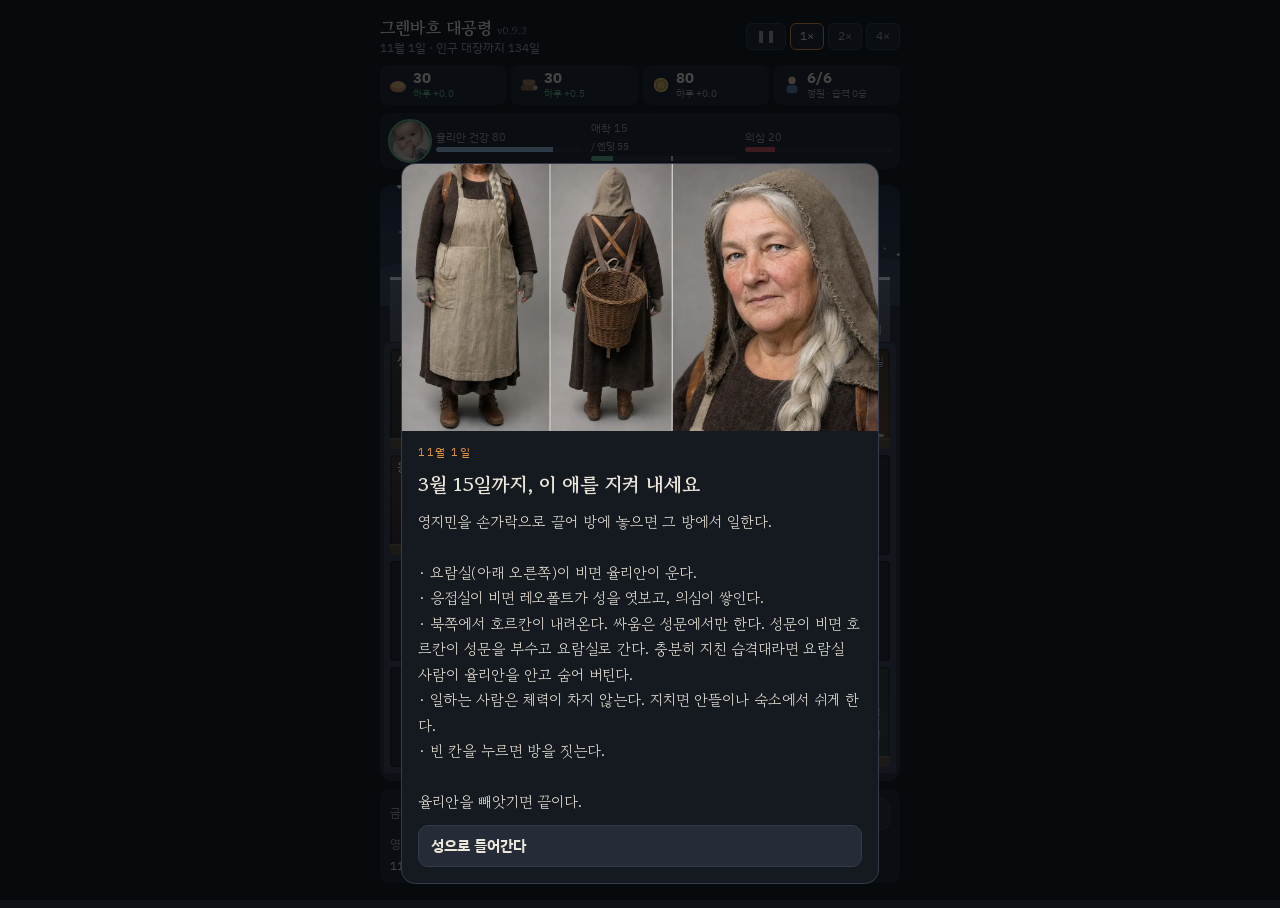
==== index.html @ b4fbda31 "배포: v0.9.3 엔딩 표시 Co-Authored-By: Claude Opus 5.5 (1M context) <noreply@anthropic.com> Claude-Session" ====
<!doctype html>
<meta charset="utf-8">
<meta name="viewport" content="width=device-width,initial-scale=1,viewport-fit=cover">
<title>그렌바흐 대공령 v0.9.3</title>
<link rel="preconnect" href="https://fonts.googleapis.com">
<link rel="preconnect" href="https://fonts.gstatic.com" crossorigin>
<link rel="stylesheet" href="https://fonts.googleapis.com/css2?family=Gowun+Batang:wght@400;700&family=IBM+Plex+Sans+KR:wght@400;500;600&display=swap">
<style>
  /* 단일 테마(겨울 밤의 석조 성)로 고정 */
  :root {
    color-scheme: dark;
    --ground: #0F1217; --stone: #1A1F27; --stone-2: #252C37; --line: #333C4A;
    --text: #ECE6DA; --muted: #9AA0AB; --ember: #E0913E; --eye: #63B585; --seal: #D04A55; --ice: #9CC3E2; --gold: #DDB95E;
    --serif: 'Gowun Batang', 'Nanum Myeongjo', 'AppleMyungjo', serif;
    --sans: 'IBM Plex Sans KR', 'Apple SD Gothic Neo', 'Malgun Gothic', system-ui, sans-serif;
  }
  html, body { height: 100%; }
  body { background: var(--ground); color: var(--text); font-family: var(--sans); font-size: 13.5px; line-height: 1.4; user-select: none; -webkit-user-select: none; }
  button { font: inherit; color: inherit; cursor: pointer; }
  button:focus-visible { outline: 2px solid var(--ember); outline-offset: 2px; }
  @media (prefers-reduced-motion: reduce) { * { animation: none !important; transition: none !important; } }
  .app { max-width: 520px; overflow-x: hidden; margin: 0 auto; padding-inline: 10px; padding-block: 8px 20px; display: grid; gap: 8px; }

  .top { min-width: 0; display: flex; justify-content: space-between; align-items: center; gap: 8px; }
  .top h1 { font-family: var(--serif); font-size: 17px; margin: 0; }
  .date { font-size: 12px; color: var(--muted); font-variant-numeric: tabular-nums; }
  .speed { display: flex; gap: 4px; }
  .speed button { background: var(--stone); border: 1px solid var(--line); border-radius: 6px; padding: 4px 9px; font-size: 12px; color: var(--muted); }
  .speed button.on { color: var(--text); border-color: var(--ember); }
  .res { display: grid; grid-template-columns: repeat(4, minmax(0, 1fr)); gap: 5px; }
  .pill { min-width: 0; display: grid; grid-template-columns: 20px minmax(0, 1fr); align-items: center; gap: 0 6px; background: var(--stone); border-radius: 8px; padding: 5px 7px; }
  .pill svg { grid-row: span 2; width: 22px; height: 22px; }
  .pill b { font-size: 15px; font-variant-numeric: tabular-nums; line-height: 1.1; }
  .pill span { white-space: nowrap; overflow: hidden; text-overflow: ellipsis; font-size: 10px; font-variant-numeric: tabular-nums; color: var(--muted); }
  .up { color: var(--eye) !important; } .dn { color: var(--seal) !important; }
  .crib { display: grid; grid-template-columns: 40px repeat(3, minmax(0, 1fr)); gap: 8px; align-items: center; background: var(--stone); border-radius: 10px; padding: 6px 8px; }
  .crib img { width: 40px; height: 40px; border-radius: 50%; object-fit: cover; border: 2px solid var(--eye); }
  .meter { display: grid; gap: 3px; font-size: 10.5px; color: var(--muted); }
  .meter .t { height: 5px; border-radius: 3px; background: var(--stone-2); overflow: hidden; }
  .meter .t i { display: block; height: 100%; transition: width .4s; }
  .m-health i { background: var(--ice); } .m-bond i { background: var(--eye); } .m-sus i { background: var(--seal); }
  .meter.warn { color: var(--seal); }
  .banner { border-radius: 8px; padding: 7px 10px; font-size: 12.5px; background: rgba(208,74,85,.18); border: 1px solid rgba(208,74,85,.55); }
  .banner.cold { background: rgba(156,195,226,.12); border-color: rgba(156,195,226,.45); }

  /* ── 성 단면도 ── */
  .world { position: relative; border-radius: 12px; overflow: hidden; background: linear-gradient(#1B2436 0, #2B3550 60px, #3A4258 120px, #232833 121px); touch-action: none; }
  .mount { position: absolute; left: 0; right: 0; top: 18px; height: 70px; background: #2A3245; clip-path: polygon(0 100%, 0 55%, 12% 20%, 22% 45%, 35% 5%, 48% 40%, 60% 15%, 73% 50%, 85% 10%, 100% 45%, 100% 100%); opacity: .9; }
  .mount.b { top: 34px; background: #39425A; clip-path: polygon(0 100%, 0 70%, 15% 45%, 30% 65%, 45% 30%, 62% 60%, 78% 35%, 100% 60%, 100% 100%); }
  .snow { position: absolute; inset: 0; pointer-events: none; }
  .yard { position: absolute; background: linear-gradient(#5E6675, #4A505C); border-top: 3px solid #E9EEF4; }
  .yard .tag, .room .tag { position: absolute; left: 7px; top: 5px; font-size: 11px; font-weight: 600; letter-spacing: .02em; text-shadow: 0 1px 2px rgba(0,0,0,.6); }
  .yard .tag { color: #E9EEF4; left: auto; right: 8px; top: auto; bottom: 4px; font-weight: 500; font-size: 10.5px; opacity: .8; }
  .keepwall { position: absolute; background: repeating-linear-gradient(0deg, #3B4250 0 14px, #343A47 14px 15px), #3B4250; border-radius: 4px; }
  .room { position: absolute; border-radius: 4px; overflow: hidden; background: #2D2620; box-shadow: inset 0 0 0 2px rgba(0,0,0,.35); cursor: pointer; }
  .room .light { position: absolute; inset: 0; pointer-events: none; }
  .room .tag .cap { font-weight: 400; opacity: .7; margin-left: 4px; }
  .room .out { position: absolute; right: 6px; top: 5px; font-size: 10.5px; color: rgba(255,255,255,.75); font-variant-numeric: tabular-nums; text-shadow: 0 1px 2px #000; }
  .room .floor { position: absolute; left: 0; right: 0; bottom: 0; height: 9px; background: #5A4A3A; border-top: 2px solid #6E5B47; }
  .room.empty { background: repeating-linear-gradient(45deg, #1E222A 0 8px, #22262F 8px 16px); }
  .room.empty .build { position: absolute; inset: 0; display: grid; place-items: center; color: var(--muted); font-size: 12px; }
  .room.empty .build b { display: block; font-size: 22px; line-height: 1; color: #6A7282; text-align: center; }
  .room.can { box-shadow: inset 0 0 0 3px var(--ember); }
  .room.nope { filter: brightness(.55); }
  .room.raid { box-shadow: inset 0 0 0 3px var(--seal); animation: quake .3s linear infinite; }
  @keyframes quake { 0%,100% { transform: translateX(0); } 30% { transform: translateX(-1.5px); } 70% { transform: translateX(1.5px); } }
  .prog { position: absolute; left: 6px; right: 6px; bottom: 12px; height: 3px; border-radius: 2px; background: rgba(0,0,0,.35); overflow: hidden; }
  .prog i { display: block; height: 100%; background: rgba(255,255,255,.7); }
  /* 방 종류별 실내 */
  .r-gate { background: linear-gradient(#3A3530, #2B2723); }
  .r-gate .dec { position: absolute; left: 50%; top: 18px; width: 44%; height: 60%; transform: translateX(-50%); border-radius: 40px 40px 0 0; background: repeating-linear-gradient(90deg, #1A1612 0 3px, transparent 3px 11px), repeating-linear-gradient(0deg, #1A1612 0 3px, transparent 3px 12px), #0E1420; }
  .r-gate .banner-wolf { position: absolute; right: 8px; top: 20px; width: 14px; height: 26px; background: #C9CCD4; clip-path: polygon(0 0, 100% 0, 100% 100%, 50% 80%, 0 100%); }
  .r-lumber { background: linear-gradient(#3B3122, #2C251B); }
  .r-lumber .dec { position: absolute; right: 8px; bottom: 9px; width: 46px; height: 30px; background: radial-gradient(circle at 20% 70%, #9C7A4E 0 6px, #5C4426 6px 7px, transparent 7px), radial-gradient(circle at 55% 70%, #9C7A4E 0 6px, #5C4426 6px 7px, transparent 7px), radial-gradient(circle at 37% 30%, #9C7A4E 0 6px, #5C4426 6px 7px, transparent 7px), radial-gradient(circle at 72% 30%, #9C7A4E 0 6px, #5C4426 6px 7px, transparent 7px), radial-gradient(circle at 88% 70%, #9C7A4E 0 6px, #5C4426 6px 7px, transparent 7px); }
  .r-kitchen { background: linear-gradient(#3E2E22, #2E231B); }
  .r-kitchen .dec { position: absolute; right: 10px; bottom: 9px; width: 40px; height: 38px; background: #4B3E35; border-radius: 4px 4px 0 0; }
  .r-kitchen .dec::after, .r-forge .dec::after { content: ''; position: absolute; left: 10px; right: 10px; bottom: 0; height: 16px; border-radius: 50% 50% 0 0; background: radial-gradient(circle at 50% 100%, #FFD27A, #E0913E 50%, #A3401F 80%, transparent 82%); animation: flick 0.9s infinite alternate; }
  @keyframes flick { from { transform: scaleY(.85); opacity: .85; } to { transform: scaleY(1.1); opacity: 1; } }
  .r-kitchen .light, .r-forge .light { background: radial-gradient(circle at 85% 90%, rgba(224,145,62,.28), transparent 60%); }
  .r-forge { background: linear-gradient(#33302F, #252322); }
  .r-forge .dec { position: absolute; right: 10px; bottom: 9px; width: 34px; height: 24px; background: #4A4643; border-radius: 3px 3px 0 0; }
  .r-forge .anvil { position: absolute; left: 44%; bottom: 9px; width: 26px; height: 12px; background: #1F1D1C; clip-path: polygon(0 0, 100% 0, 80% 40%, 70% 100%, 30% 100%, 20% 40%); }
  .r-barracks { background: linear-gradient(#2E3138, #23262C); }
  .r-barracks .dec { position: absolute; right: 10px; bottom: 9px; width: 30px; height: 44px; background: repeating-linear-gradient(90deg, transparent 0 5px, #8A8F98 5px 7px, transparent 7px 12px); border-top: 3px solid #6B5742; }
  .r-barracks .dummy { position: absolute; left: 40%; bottom: 9px; width: 14px; height: 34px; background: #9C7A4E; border-radius: 7px 7px 2px 2px; }
  .r-dorm { background: linear-gradient(#352B2F, #282125); }
  .r-dorm .dec { position: absolute; right: 8px; bottom: 9px; width: 54px; height: 14px; background: #7A5C66; border-radius: 3px; box-shadow: 0 -20px 0 -2px #6A4E58; }
  .r-parlor { background: linear-gradient(#3A2A2E, #2B1F22); }
  .r-parlor .light { background: radial-gradient(circle at 30% 30%, rgba(221,185,94,.16), transparent 60%); }
  .r-parlor .dec { position: absolute; right: 8px; bottom: 9px; width: 30px; height: 26px; background: #6E2E38; border-radius: 8px 8px 2px 2px; }
  .r-nursery { background: linear-gradient(#2F3A33, #232B26); }
  .r-nursery .light { background: radial-gradient(circle at 70% 80%, rgba(99,181,133,.22), transparent 60%); }
  .cradle { position: absolute; right: 10px; bottom: 9px; width: 48px; height: 24px; border-radius: 0 0 24px 24px; background: #8A6A48; border-top: 3px solid #A7845C; }
  .cradle::before { content: ''; position: absolute; left: 12px; top: -10px; width: 22px; height: 14px; border-radius: 50%; background: #EDE3CF; box-shadow: inset -3px -2px 0 #D5C7AC; }
  .cradle .cry { position: absolute; right: -2px; top: -34px; font-size: 11px; font-weight: 600; color: #FFF; background: var(--seal); border-radius: 8px; padding: 1px 6px; animation: bob .6s infinite alternate; white-space: nowrap; }
  .cradle .zz { position: absolute; right: 0; top: -30px; font-size: 11px; color: var(--ice); animation: bob 1.4s infinite alternate; }
  @keyframes bob { from { transform: translateY(0); } to { transform: translateY(-4px); } }

  /* 사람 */
  .fig { position: absolute; width: 22px; height: 40px; margin-left: -11px; touch-action: none; cursor: grab; z-index: 3; transition: filter .2s; }
  .fig .h { position: absolute; left: 5px; top: 0; width: 12px; height: 12px; border-radius: 50%; background: #EBC9A8; }
  .fig .hair { position: absolute; left: 4px; top: -1px; width: 14px; height: 6px; border-radius: 7px 7px 2px 2px; }
  .fig .b { position: absolute; left: 3px; top: 12px; width: 16px; height: 17px; border-radius: 5px 5px 2px 2px; }
  .fig .l { position: absolute; top: 28px; width: 5px; height: 9px; background: #2B2622; border-radius: 0 0 2px 2px; }
  .fig .l.a { left: 5px; } .fig .l.c { left: 12px; }
  .fig.walk .l.a { animation: stepA .4s infinite alternate; } .fig.walk .l.c { animation: stepA .4s infinite alternate-reverse; }
  @keyframes stepA { from { transform: translateY(0); } to { transform: translateY(-2px); } }
  .fig.work { animation: bob .5s infinite alternate; }
  .fig .nm { position: absolute; top: 39px; left: 50%; transform: translateX(-50%); font-size: 9.5px; white-space: nowrap; color: #E9EEF4; text-shadow: 0 1px 2px #000, 0 0 4px #000; }
  .fig .hpb { position: absolute; top: -6px; left: 3px; width: 16px; height: 3px; background: rgba(0,0,0,.5); border-radius: 2px; overflow: hidden; }
  .fig .hpb i { display: block; height: 100%; background: var(--eye); }
  .fig.sel { filter: drop-shadow(0 0 3px var(--ember)) drop-shadow(0 0 2px var(--ember)); }
  .fig.drag { cursor: grabbing; z-index: 9; filter: drop-shadow(0 4px 6px rgba(0,0,0,.6)); transform: scale(1.15); }
  .fig.hurt { filter: grayscale(1) brightness(.7); }
  .fig.hurt .b::after { content: '+'; position: absolute; left: 4px; top: -1px; color: var(--seal); font-weight: 700; font-size: 13px; }
  .fig.npc { cursor: default; }
  .fig .eye { position: absolute; top: -18px; left: 50%; transform: translateX(-50%); font-size: 10px; background: var(--seal); color: #fff; border-radius: 6px; padding: 0 4px; white-space: nowrap; }
  .fig.raider .b { background: #8E2F2A !important; }
  .fig.raider .hair { background: #3A2B20 !important; height: 8px; }
  .meter .t { position: relative; } .meter .goal { position: absolute; top: -2px; bottom: -2px; width: 2px; background: #fff; opacity: .8; }
  .meter small { font-size: 10px; color: var(--muted); }
  .room .pv { position: absolute; left: 6px; right: 6px; top: 22px; font-size: 11px; font-weight: 600; color: #FFE3A8; text-shadow: 0 1px 2px #000; pointer-events: none; }
  button.pill { border: 0; text-align: left; color: inherit; font: inherit; cursor: pointer; }
  .pill.blink { animation: blink 1s steps(2) infinite; box-shadow: inset 0 0 0 1px var(--seal); }
  @keyframes blink { 50% { background: rgba(208,74,85,.35); } }
  .picks { display: grid; gap: 4px; }
  .pick { display: flex; gap: 8px; align-items: center; font-size: 13px; padding: 6px 8px; background: var(--stone-2); border-radius: 8px; }
  .fig .eye.cand { background: var(--ember); color: #1A1410; }
  .fig.cand { cursor: pointer; }
  h1 .ver { font-size: 11px; font-weight: 400; color: var(--muted); letter-spacing: .04em; }
  .raidbars { position: absolute; z-index: 4; display: grid; gap: 3px; pointer-events: none; }
  .raidbars .rb { display: grid; grid-template-columns: 34px 1fr 38px; align-items: center; gap: 4px; font-size: 10px; color: #fff; text-shadow: 0 1px 2px #000; }
  .raidbars .rb .num { text-align: right; font-variant-numeric: tabular-nums; }
  .raidbar.gatebar i { background: #C9CCD4; }
  .raidbar { position: relative; height: 5px; border-radius: 3px; background: rgba(0,0,0,.55); overflow: hidden; z-index: 4; }
  .raidbar i { display: block; height: 100%; background: var(--seal); }
  .clash { position: absolute; z-index: 5; font-size: 13px; font-weight: 700; color: #FFE3A0; text-shadow: 0 0 4px #E0913E; pointer-events: none; animation: pop .6s ease-out forwards; }
  .pop { position: absolute; z-index: 6; font-size: 11.5px; font-weight: 600; pointer-events: none; text-shadow: 0 1px 2px #000; animation: rise 1.4s ease-out forwards; white-space: nowrap; }
  @keyframes rise { from { transform: translateY(0); opacity: 1; } to { transform: translateY(-26px); opacity: 0; } }
  @keyframes pop { from { transform: scale(.6); opacity: 1; } to { transform: scale(1.4); opacity: 0; } }

  .panel { background: var(--stone); border-radius: 10px; padding: 9px 10px; display: grid; gap: 6px; }
  .who { display: flex; justify-content: space-between; align-items: center; gap: 8px; }
  .who b { font-size: 14.5px; }
  .stats3 { display: flex; gap: 10px; font-size: 12px; color: var(--muted); font-variant-numeric: tabular-nums; }
  .stats3 span b { color: var(--text); font-size: 12.5px; }
  .hint { font-size: 12px; color: var(--muted); margin: 0; }
  .log { font-size: 11.5px; color: var(--muted); display: grid; gap: 1px; }
  .log div:first-child { color: var(--text); }
  .btn { background: var(--stone-2); border: 1px solid var(--line); border-radius: 8px; padding: 6px 10px; font-size: 12.5px; }

  .modal { position: fixed; inset: 0; z-index: 20; display: grid; place-items: end center; background: rgba(5,7,10,.72); padding: 16px; padding-bottom: calc(env(safe-area-inset-bottom, 0px) + 16px); }
  .sheet { width: min(476px, 100%); background: #151A21; border: 1px solid var(--line); border-radius: 14px; overflow: hidden; display: grid; animation: up .25s ease both; max-height: 90dvh; overflow-y: auto; }
  @keyframes up { from { transform: translateY(16px); opacity: 0; } to { transform: none; opacity: 1; } }
  .sheet .pic { width: 100%; aspect-ratio: 16 / 9; object-fit: cover; object-position: center 25%; display: block; }
  .sheet .body { padding: 14px 16px 16px; display: grid; gap: 10px; }
  .sheet .eyebrow { font-size: 11px; letter-spacing: .14em; color: var(--ember); }
  .sheet h2 { font-family: var(--serif); font-size: 20px; margin: 0; }
  .sheet p { font-family: var(--serif); font-size: 15px; line-height: 1.7; margin: 0; white-space: pre-line; }
  .opts { display: grid; gap: 8px; }
  .opt { text-align: left; background: var(--stone-2); border: 1px solid var(--line); border-radius: 10px; padding: 10px 12px; display: grid; gap: 2px; }
  .opt:hover:not(:disabled) { border-color: var(--ember); }
  .opt b { font-size: 14.5px; } .opt span { font-size: 12px; color: var(--muted); }
  .opt:disabled { opacity: .45; cursor: default; }
  .buildgrid { display: grid; grid-template-columns: 1fr 1fr; gap: 8px; }
  .buildgrid .opt { grid-template-rows: 46px auto auto; padding: 8px; }
  .buildgrid .mini { position: relative; border-radius: 4px; overflow: hidden; }
</style>

<div class="app">
  <div class="top"><div><h1>그렌바흐 대공령 <small class="ver">v0.9.3</small></h1><div class="date" id="date"></div></div><div class="speed" id="speed"></div></div>
  <div class="res" id="res"></div>
  <div class="crib" id="crib"></div>
  <div id="banner"></div>
  <div class="world" id="world"><div class="mount"></div><div class="mount b"></div><canvas class="snow" id="snow"></canvas></div>
  <div class="panel" id="panel"></div>
</div>
<div id="modal"></div>

<script src="data.js"></script>
<script>
(() => {
  const K = window.KEEP, R = K.rooms;
  const DAY_MS = 2600;
  const $ = id => document.getElementById(id);
  const world = $('world');
  const STAT = { str: '힘', dex: '손재주', heart: '마음' };
  const BODY = { str: '#B5652E', dex: '#B89A3E', heart: '#3F8A5E' };
  const clamp = (v, lo = 0, hi = 100) => Math.max(lo, Math.min(hi, v));
  const esc = s => String(s).replace(/[&<>"]/g, c => ({ '&': '&amp;', '<': '&lt;', '>': '&gt;', '"': '&quot;' }[c]));
  const store = {
    get(k, d) { try { const v = localStorage.getItem(k); return v == null ? d : JSON.parse(v); } catch { return d; } },
    set(k, v) { try { localStorage.setItem(k, JSON.stringify(v)); } catch {} },
  };
  let G, loop = null, raidLoop = null, acc = 0, last = 0, queue = [], showing = false;
  let geo = null; // 방 좌표
  const figs = new Map(); // folk id → {el, x, tx, wait}

  // ═════════ 상태 · 규칙 ═════════
  function newGame() {
    const rooms = {};
    K.layout.forEach((row, r) => row.forEach((t, c) => { rooms[`r${r}c${c}`] = t; }));
    G = {
      day: 0, res: { ...K.start }, rooms, folk: K.folk.map(f => ({ ...f, hp: 100, hurt: 0 })),
      julian: { health: 80, bond: 15 }, sus: 20, speed: 1, sel: null, raid: null, raidsWon: 0,
      ms: 0, absentUntil: -1, blizzardUntil: -1, log: [], over: null, refugeeIdx: 0, captiveIdx: 0,
      expeditions: [], candidates: [], wandererIdx: 0, levels: {},
    };
    figs.forEach(f => f.el.remove()); figs.clear();
    say('레오폴트 비젠이 성에 묵기 시작했다.');
    buildCastle();
    event({ img: 'media/ottilie.webp', eyebrow: '11월 1일', title: '3월 15일까지, 이 애를 지켜 내세요', text:
      '영지민을 손가락으로 끌어 방에 놓으면 그 방에서 일한다.\n\n· 요람실(아래 오른쪽)이 비면 율리안이 운다.\n· 응접실이 비면 레오폴트가 성을 엿보고, 의심이 쌓인다.\n· 북쪽에서 호르칸이 내려온다. 싸움은 성문에서만 한다. 성문이 비면 호르칸이 성문을 부수고 요람실로 간다. 충분히 지친 습격대라면 요람실 사람이 율리안을 안고 숨어 버틴다.\n· 일하는 사람은 체력이 차지 않는다. 지치면 안뜰이나 숙소에서 쉬게 한다.\n· 빈 칸을 누르면 방을 짓는다.\n\n율리안을 빼앗기면 끝이다.',
      choices: [{ label: '성으로 들어간다' }] });
    start();
  }
  const slots = () => Object.keys(G.rooms);
  const at = slot => G.folk.filter(f => f.room === slot);
  const working = slot => at(slot).filter(f => !f.hurt);
  const typeOf = slot => G.rooms[slot];
  const slotOf = type => slots().find(s => G.rooms[s] === type);
  // 방 레벨 1~3. 효과 배수는 Lv1 ×1, Lv2 ×1.5, Lv3 ×2
  const lvOf = slot => G.levels[slot] || 1;
  const mult = slot => [1, 1.5, 2][lvOf(slot) - 1];
  const firstMult = type => { const s = slotOf(type); return s ? mult(s) : 1; };
  const popCap = () => K.popBase + slots().filter(s => G.rooms[s] === 'dorm').reduce((a, s) => a + R.dorm.pop * mult(s), 0);
  const gateHold = () => GATE_HOLD * firstMult('gate');
  const gateBonus = () => 6 * firstMult('gate');
  const eleanor = () => G.folk.find(f => f.hero);
  const away = () => G.day < G.absentUntil;
  const dateOf = d => { for (const [m, n] of [['11월', 30], ['12월', 31], ['1월', 31], ['2월', 28], ['3월', 31]]) { if (d < n) return `${m} ${d + 1}일`; d -= n; } return '3월 이후'; };
  const say = t => { G.log.unshift(`${dateOf(G.day)} · ${t}`); G.log.length = Math.min(G.log.length, 20); };
  const sum = (arr, k) => arr.reduce((s, f) => s + f[k], 0);
  const best = f => ['str', 'dex', 'heart'].sort((a, b) => f[b] - f[a])[0];
  const restOf = f => !f.room ? 6 : typeOf(f.room) === 'dorm' ? 15 * mult(f.room) : 0;
  function rateOf(slot) { const t = R[typeOf(slot)]; return t && t.res ? sum(working(slot), t.stat) * t.rate * mult(slot) : 0; }
  const eats = () => 0.5 * G.folk.filter(f => !f.away).length;
  const woodUse = () => (G.day < G.blizzardUntil ? 4 : 2);
  const made = r => slots().filter(s => R[typeOf(s)]?.res === r).reduce((a, s) => a + rateOf(s), 0);
  // 지금 수지로 며칠 뒤 바닥나는지 — 마이너스일 때만
  const daysLeft = (v, per) => per < 0 ? Math.floor(v / -per) : Infinity;
  function daily() {
    const n = G.folk.length;
    const tot = r => slots().filter(s => R[typeOf(s)]?.res === r).reduce((a, s) => a + rateOf(s), 0);
    const care = working(slotOf('nursery')), parlor = working(slotOf('parlor'));
    return {
      food: tot('food') - eats(), wood: tot('wood') - woodUse(), gold: tot('gold'),
      // 레오폴트는 엘레노어와 함께 수도에 가 있으니 그동안 의심이 쌓이지 않는다
      sus: away() ? 0 : 0.6 - sum(parlor, 'heart') * 0.08 * firstMult('parlor'), bond: (sum(care, 'heart') * 0.04 + (care.some(f => f.hero) ? 0.8 : 0)) * firstMult('nursery'), care,
    };
  }

  function start() {
    clearInterval(loop); last = performance.now(); acc = 0;
    loop = setInterval(() => {
      const now = performance.now(), dt = now - last; last = now;
      if (G.over || G.raid || showing || !G.speed) return;
      acc += dt * G.speed;
      while (acc >= DAY_MS && !G.over && !G.raid && !showing) { acc -= DAY_MS; dayTick(); }
    }, 100);
  }
  function dayTick() {
    const d = daily();
    G.day++;
    G.res.food = Math.max(0, G.res.food + d.food); G.res.wood = Math.max(0, G.res.wood + d.wood); G.res.gold += d.gold;
    for (const s of slots()) {
      const t = R[typeOf(s)];
      if (t?.res && rateOf(s) > 0) pop(s, `+${rateOf(s).toFixed(1)} ${{ food: '식량', wood: '장작', gold: '금화' }[t.res]}`, t.res === 'gold' ? 'var(--gold)' : t.res === 'wood' ? '#C9A27A' : '#F0C38E');
      if (t?.train) working(s).forEach(f => { f.str = Math.min(10, f.str + 0.06 * mult(s)); });
    }
    for (const f of G.folk) {
      if (f.away) continue;
      // 일어날 때 체력 30 — 0으로 일어나면 식량이 0인 동안 곧바로 다시 쓰러져 아무도 주방에 못 서는 굴레에 빠졌다
      if (f.hurt > 0) { f.hurt--; if (!f.hurt) { f.hp = Math.max(f.hp, 30); say(`${f.name}이(가) 몸을 추슬렀다.`); } }
      // 체력은 쉬어야 찬다 — 어디서나 저절로 차서 깎인 채 들어온 포로를 병영에 넣어도 곧 다 차 버렸다
      f.hp = clamp(f.hp + (G.res.food <= 0 ? -8 : restOf(f)));
      if (f.hp <= 0 && !f.hurt) { f.hurt = 4; f.room = null; say(`${f.name}이(가) 굶주려 쓰러졌다.`); }
    }
    const j = G.julian;
    if (!d.care.length) j.health -= 8; else if (G.res.wood <= 0) j.health -= 10; else j.health += 3 * firstMult('nursery');
    if (G.res.wood <= 0) say('장작이 떨어졌다. 성이 식어 간다.');
    j.health = clamp(j.health); j.bond = clamp(j.bond + d.bond);
    G.sus = clamp(G.sus + d.sus);
    if (G.day === G.absentUntil) say('엘레노어와 레오폴트가 수도에서 돌아왔다.');
    if (j.health <= 0) return endGame('sick');
    if (G.sus >= 100) return endGame('taken');
    const m = K.milestones[G.ms]; if (m && j.bond >= m[0]) { G.ms++; event({ img: 'media/julian.webp', eyebrow: '성장 기록', title: m[1], text: m[2], choices: [{ label: '계속' }] }); }
    for (const r of K.raids) { if (G.day === r.day - 3) say(`경보: ${r.name}가 산맥을 넘었다. 사흘 뒤 도착.`); if (G.day === r.day) startRaid(r); }
    if (K.refugeeDays.includes(G.day)) refugee();
    returnScouts();
    story();
    if (G.day >= K.totalDays && !G.over) finale();
    renderHud();
  }
  function story() {
    const d = G.day;
    if (d === 5) event({ img: 'media/leopold.webp', eyebrow: '11월 6일', title: '황후궁의 손님', text: '"묵는 동안 자주 뵙겠습니다, 각하. 이 성은 겨울에도 아이 울음이 들리는군요."\n\n응접실에 마음이 따뜻한 영지민을 두면 그가 레오폴트의 시간을 붙잡아 둔다. 비워 두면 레오폴트가 성 안을 엿보러 다닌다.', choices: [{ label: '…' }] });
    if (d === 27) event({ img: 'media/leopold.webp', eyebrow: '11월 28일', title: '수도 추모 미사', text: '레오폴트가 동행을 청한다. 가면 의심은 풀리지만, 성에서 가장 강한 엘레노어가 열흘 동안 성을 비운다. 레오폴트도 함께 떠난다.', choices: [
      { label: '간다', sub: '의심 −25 · 엘레노어 10일 부재 (그동안 레오폴트도 없음)', fn: () => { G.sus = clamp(G.sus - 25); G.absentUntil = G.day + 10; eleanor().room = null; say('엘레노어가 레오폴트와 함께 수도로 떠났다.'); } },
      { label: '가지 않는다', sub: '의심 +15', fn: () => { G.sus = clamp(G.sus + 15); say('레오폴트가 수도로 서신을 보냈다.'); } },
    ] });
    if (d === 85) { G.blizzardUntil = d + 12; event({ img: 'media/stills/backdoor.jpg', eyebrow: '1월 25일', title: '긴 눈보라', text: '열이틀 동안 눈보라가 몰아친다. 장작이 두 배로 든다.', choices: [{ label: '벌목장을 챙긴다' }] }); }
  }
  // 받으면 하루 식량 수지가 어떻게 바뀌는지 — "식량 0.5 추가"만으로는 늘어나는 게 소비인지 보상인지 알 수 없었다
  const eatNote = () => {
    const f = daily().food, now = daysLeft(G.res.food, f), next = daysLeft(G.res.food, f - 0.5);
    const tail = next === Infinity ? '' : ` · 식량 바닥까지 ${now === Infinity ? '걱정 없음' : now + '일'} → ${next}일`;
    return `식량 하루 ${fmt(f)} → ${fmt(f - 0.5)} (한 사람이 하루 0.5를 먹는다)${tail}`;
  };
  function refugee() {
    if (G.refugeeIdx >= K.refugees.length) return;
    const p = K.refugees[G.refugeeIdx++];
    event({ eyebrow: dateOf(G.day), title: '성문 앞의 피난민', text: `${p.role} ${p.name}이(가) 성문을 두드린다.\n힘 ${p.str} · 손재주 ${p.dex} · 마음 ${p.heart}${G.folk.length >= popCap() ? '\n\n정원이 찼다. 숙소를 지어야 받을 수 있다.' : ''}`, choices: [
      { label: '받아들인다', sub: eatNote(), disabled: () => G.folk.length >= popCap(), fn: () => { G.folk.push({ ...p, id: 'p' + G.day, hp: 100, hurt: 0, room: null }); say(`${p.name}이(가) 영지민이 되었다.`); } },
      { label: '돌려보낸다' },
    ] });
  }
  const HIDE_MAX = 30; // 성문이 무너졌을 때 호르칸 체력이 이 값 이하여야 요람실에서 숨어 버틸 수 있다
  const GATE_HOLD = 30, GATE_BREAK = 3; // 성문 버팀 30을 1틱(0.9초)에 3씩 — 성문이 비고 약 9초면 부서진다
  // ═════════ 정찰 ═════════
  // 금화 길이 대장간(60)과 습격 전리품뿐이라, 금화를 다 쓰면 숙소도 대장간도 못 짓고 무한 대기에 빠졌다
  function sendScouts(dest, ids) {
    const d = K.scouts.find(x => x.id === dest);
    for (const id of ids) { const f = G.folk.find(x => x.id === id); f.away = dest; f.prevRoom = f.room; f.room = null; }
    G.expeditions.push({ dest, ids, back: G.day + d.days });
    say(`${ids.map(id => G.folk.find(f => f.id === id).name).join('·')}이(가) ${d.name}(으)로 정찰을 떠났다. ${d.days}일 뒤 귀환`);
  }
  function returnScouts() {
    for (const ex of G.expeditions.filter(e => e.back <= G.day)) {
      G.expeditions = G.expeditions.filter(e => e !== ex);
      const d = K.scouts.find(x => x.id === ex.dest), ppl = ex.ids.map(id => G.folk.find(f => f.id === id)).filter(Boolean);
      const risk = Math.max(0.03, d.risk - (ppl.length - 1) * 0.06);
      const hurt = [];
      for (const f of ppl) {
        f.away = null;
        if (Math.random() < risk) { f.hurt = 5; f.hp = 40; hurt.push(f.name); continue; }
        const pr = f.prevRoom, cap = pr && R[typeOf(pr)]?.cap; // 떠나기 전 자리가 비어 있으면 그 방으로 돌아간다
        if (cap && at(pr).length < cap) f.room = pr;
      }
      G.res.food += d.food; G.res.gold += d.gold;
      let found = null;
      if (Math.random() < d.find && G.wandererIdx < K.wanderers.length) { found = K.wanderers[G.wandererIdx++]; G.candidates.push({ ...found, id: 'w' + G.day + G.wandererIdx }); }
      say(`${d.name} 정찰대가 돌아왔다. 식량 +${d.food} · 금화 +${d.gold}${hurt.length ? ` · 부상 ${hurt.join('·')}` : ''}`);
      event({ eyebrow: '정찰 귀환', title: `${d.name}에서 돌아왔다`, text: `${ppl.map(f => f.name).join('·')}이(가) 돌아왔다.\n\n받은 것: 식량 +${d.food} · 금화 +${d.gold}${hurt.length ? `\n다친 사람: ${hurt.join('·')} (5일 동안 일하지 못한다)` : ''}${found ? `\n\n${found.role} ${found.name}을(를) 데려왔다. 안뜰에 서 있으니 눌러서 받을지 정한다.` : ''}`, choices: [{ label: '확인' }] });
    }
  }
  function candidateSheet(c) {
    event({ eyebrow: '안뜰의 후보', title: `${c.role} ${c.name}`, text: `${c.line}\n힘 ${c.str} · 손재주 ${c.dex} · 마음 ${c.heart}${G.folk.length >= popCap() ? '\n\n정원이 찼다. 숙소를 지어야 받을 수 있다.' : ''}`, choices: [
      { label: '영지민으로 받는다', sub: `${eatNote()} · 정원 ${G.folk.length}/${popCap()}`, disabled: () => G.folk.length >= popCap(), fn: () => { G.candidates = G.candidates.filter(x => x !== c); G.folk.push({ ...c, hp: 100, hurt: 0, room: null }); say(`${c.name}이(가) 영지민이 되었다.`); } },
      { label: '돌려보낸다', fn: () => { G.candidates = G.candidates.filter(x => x !== c); say(`${c.name}이(가) 성을 떠났다.`); } },
      { label: '안뜰에서 더 기다리게 한다' },
    ] });
  }
  function scoutSheet() {
    if (showing || G.over) return;
    const free = G.folk.filter(f => !f.hurt && !f.away && !(f.hero && away()));
    showing = true;
    const busy = G.expeditions.map(e => `<div class="hint">${K.scouts.find(d => d.id === e.dest).name} · ${e.back - G.day}일 뒤 귀환 · ${e.ids.map(id => G.folk.find(f => f.id === id)?.name).join('·')}</div>`).join('');
    $('modal').innerHTML = `<div class="modal"><div class="sheet"><div class="body">
      <div class="eyebrow">정찰</div><h2>산 너머로 누구를 보낼까</h2>
      <p class="hint">1~3명. 떠난 사람은 돌아올 때까지 일도, 돌봄도, 성문 방어도 하지 못한다. 여럿 보낼수록 다칠 위험이 줄어든다.</p>${busy}
      <div class="picks">${free.map(f => `<label class="pick"><input type="checkbox" value="${f.id}"><span><b>${esc(f.name)}</b> 힘 ${Math.round(f.str)} · ${f.room ? R[typeOf(f.room)].name : '안뜰'}</span></label>`).join('') || '<p class="hint">보낼 수 있는 사람이 없다.</p>'}</div>
      <div class="opts">${K.scouts.map(d => `<button class="opt" data-d="${d.id}"><b>${d.name} · ${d.days}일</b><span>받는 것: 식량 +${d.food} · 금화 +${d.gold} · 사람을 만날 확률 ${Math.round(d.find * 100)}%<br>위험: 한 사람당 다칠 확률 ${Math.round(d.risk * 100)}% (한 명 더 보낼 때마다 −6%p)</span></button>`).join('')}
      <div class="err hint" role="status"></div><button class="opt" data-close><b>그만둔다</b></button></div></div></div></div>`;
    const close = () => { $('modal').innerHTML = ''; showing = false; last = performance.now(); renderHud(); renderPanel(); syncRooms(); pump(); };
    $('modal').querySelector('[data-close]').onclick = close;
    $('modal').querySelectorAll('[data-d]').forEach(b => b.onclick = () => {
      const ids = [...$('modal').querySelectorAll('.pick input:checked')].map(x => x.value);
      if (ids.length < 1 || ids.length > 3) { $('modal').querySelector('.err').textContent = '1~3명을 고른다.'; return; }
      sendScouts(b.dataset.d, ids); close();
    });
  }

  // 병영 사람은 습격 때 성문으로 나가 함께 싸운다 — 성문만 싸우게 바꾼 뒤 병영이 설명과 달리 아무 일도 하지 않았다
  const barracksFolk = () => slots().filter(s => typeOf(s) === 'barracks').flatMap(working);
  const defenders = () => [...working(slotOf('gate')), ...barracksFolk()];
  function startRaid(r) {
    G.raid = { ...r, max: r.hp, gateHp: gateHold() };
    say(`${r.name}가 성문에 닿았다!`);
    renderHud(); syncRooms();
    clearInterval(raidLoop); raidLoop = setInterval(raidTick, 900);
  }
  // 싸움은 성문에서만 한다 — 플레이어가 병사를 세운 곳이 성문이라, 다른 방 사람을 건드리면 납득되지 않았다
  function raidTick() {
    if (showing) return;
    const rd = G.raid; if (!rd) return clearInterval(raidLoop);
    const gate = slotOf('gate'), def = defenders();
    if (def.length) {
      rd.hp -= (sum(def, 'str') + gateBonus()) * 0.5; clash(gate);
      const hit = (rd.hp * 0.22) / def.length;
      for (const f of def) { f.hp = clamp(f.hp - hit * (f.hero ? 0.6 : 1)); if (f.hp <= 0) { f.hurt = 8; f.room = null; say(`${f.name}이(가) 성문에서 쓰러졌다.`); } }
      if (rd.hp <= 0) return raidWon();
    } else {
      rd.gateHp = Math.max(0, rd.gateHp - GATE_BREAK); pop(gate, '쾅!', 'var(--seal)');
      if (rd.gateHp <= 0) return gateBroken();
    }
    renderHud(); syncRooms();
  }
  function gateBroken() {
    clearInterval(raidLoop);
    const rd = G.raid; G.raid = null;
    G.res.food = Math.max(0, G.res.food - 8); G.res.wood = Math.max(0, G.res.wood - 8); G.res.gold = Math.max(0, G.res.gold - 15);
    G.sus = clamp(G.sus + 8);
    say(`성문이 부서졌다. 호르칸이 식량·장작·금화를 털었다. 레오폴트가 성벽 위에서 지켜본다. 의심 +8`);
    // 요람실 사람이 율리안을 안고 숨는 것은 지칠 대로 지친 습격대에게만 통한다 — 늘 통하면 아무것도 안 해도 겨울을 넘겼다
    if (!working(slotOf('nursery')).length || rd.hp > HIDE_MAX) return endGame('raided');
    G.julian.health = clamp(G.julian.health - 20);
    event({ eyebrow: '성문 함락', title: `${rd.name}가 요람실 문 앞까지 왔다`, text: '요람실을 지키던 사람이 율리안을 안고 굴뚝 뒤 좁은 틈에 숨었다. 호르칸은 빈 요람을 걷어차고 털어 간 것을 싣고 물러갔다.\n\n율리안 건강 −20 · 식량 −8 · 장작 −8 · 금화 −15 · 의심 +8', choices: [{ label: '성문을 다시 세운다' }] });
    renderHud(); syncRooms();
  }
  function raidWon() {
    clearInterval(raidLoop);
    const rd = G.raid; G.raid = null; G.raidsWon++;
    const loot = 15 + Math.round(rd.max / 4); G.res.gold += loot;
    say(`${rd.name}를 물리쳤다. 전리품 금화 +${loot}`);
    const c = K.captives[G.captiveIdx];
    if (c) {
      G.captiveIdx++;
      event({ eyebrow: '습격 격퇴', title: '호르칸 포로', text: `${c.role} ${c.name}. 무릎을 꿇었지만 눈은 꺾이지 않았다.\n힘 ${c.str} · 손재주 ${c.dex} · 마음 ${c.heart}\n\n받아들이면 강한 손이 생긴다. 하지만 황후궁은 "야만인을 품은 대공"을 좋아하지 않는다.${G.folk.length >= popCap() ? '\n\n정원이 찼다. 숙소를 지어야 받을 수 있다.' : ''}`, choices: [
        { label: '영지민으로 받아들인다', sub: `의심 +5 · ${eatNote()}`, disabled: () => G.folk.length >= popCap(), fn: () => { G.folk.push({ ...c, id: 'c' + G.day, hp: 60, hurt: 0, room: null, raiderLook: true }); G.sus = clamp(G.sus + 5); say(`${c.name}이(가) 늑대 문장 아래로 들어왔다.`); } },
        { label: '산맥 너머로 돌려보낸다' },
      ] });
    }
    renderHud(); syncRooms();
  }
  function finale() {
    const b = G.julian.bond;
    event({ eyebrow: '3월 15일 · 인구 대장', title: '이 아이를 누구의 자식으로 적는가', text: `겨울을 버텼다. 산파 마그다가 펜을 내민다.\n"어디서 누가 낳은 애로 할 건지, 말을 맞춰서 오셨지요?"\n\n율리안의 애착 ${Math.round(b)} — ${b >= 55 ? '55 이상이라 적는 대로 율리안이 당신 곁에서 자란다.' : '55에 못 미쳐, 어느 쪽으로 적어도 율리안은 오틸리에의 품에서 자란다(남의 품).'}`, choices: [
      { label: '"엘레노어 그렌바흐의 아이."', fn: () => endGame(b >= 55 ? 'wolf' : 'stranger') },
      { label: '"전사한 기사의 유복자."', fn: () => endGame(b >= 55 ? 'knight' : 'stranger') },
    ] });
  }
  const ENDS = {
    wolf: ['늑대의 아이', '대장에 그렌바흐 당주의 아이로 적혔다. 그날 밤 율리안이 망토 깃을 붙잡았다.\n"…바바. 엄, 마."\n"…이러면 반칙이지."', 'media/stills/eleanor-holds.jpg'],
    knight: ['기사의 아들', '이름 모를 기사의 아들로 적혔다. 율리안은 당신을 "이모님"이라 부르며 자랄 것이다.', 'media/julian.webp'],
    stranger: ['남의 품', '대장에 이름은 적었다. 하지만 율리안은 여전히 오틸리에의 품에서만 잠든다.\n"아이는 서류가 아니라 품을 기억해요, 각하."', 'media/ottilie.webp'],
    taken: ['빈 관의 주인', '새벽, 황후궁 기사단이 성문 앞에 섰다.\n"제3황자 전하를 모시러 왔습니다. 관이 비어 있으면 안 되니까요."', 'media/leopold.webp'],
    raided: ['늑대 없는 요람', '호르칸이 요람실까지 들이닥쳤다. 혼란 속에서 율리안을 안고 나간 건 레오폴트였다.\n"전하는 제가 안전한 곳으로 모시겠습니다."', 'media/leopold.webp'],
    sick: ['수녀원의 겨울', '열이 내리지 않았다. 오틸리에가 율리안을 안고 수녀원으로 달렸다. 그곳에 황후궁 사람들이 있었다.', 'media/stills/julian-fur.jpg'],
  };
  function endGame(kind) {
    G.over = kind; clearInterval(raidLoop); G.raid = null;
    const got = store.get('keep-endings', []); if (!got.includes(kind)) { got.push(kind); store.set('keep-endings', got); }
    const [title, text, img] = ENDS[kind], lost = ['taken', 'raided', 'sick'].includes(kind);
    const why = { wolf: '겨울을 버티고, 애착 55 이상에서 엘레노어의 아이로 적었다.', knight: '겨울을 버티고, 애착 55 이상에서 기사의 유복자로 적었다.', stranger: `겨울은 버텼지만 애착(${Math.round(G.julian.bond)})이 55에 못 미쳤다. 엘레노어나 마음 높은 사람을 요람실에 더 오래 두면 애착이 빨리 오른다.`,
      taken: '의심이 100이 되었다.', raided: '성문이 무너졌을 때 요람실이 비어 있었거나, 호르칸이 아직 강했다(체력 30 초과).', sick: '율리안의 건강이 0이 되었다.' }[kind];
    const grade = { wolf: '가장 좋은 엔딩', knight: '좋은 엔딩', stranger: '보통 엔딩' }[kind];
    // 겨울을 넘긴 엔딩을 패배로 읽는 일이 잦았다 — 승패와 등급을 맨 위에 적는다
    event({ eyebrow: lost ? `게임 오버 · ${dateOf(G.day)}` : `승리 · 겨울을 버텼다 · ${grade} · 수집 ${got.length}/6`, title, text: text + `\n\n${lost ? '진 이유' : '이 엔딩인 이유'}: ${why}${lost ? '' : '\n\n율리안은 살아서 봄을 맞는다. 다음 겨울(율리안 1세)은 개발 예정이다.'}\n\n버틴 날 ${G.day}일 · 막아 낸 습격 ${G.raidsWon}번 · 영지민 ${G.folk.length}명 · 율리안의 애착 ${Math.round(G.julian.bond)}`,
      choices: [{ label: '처음부터 다시', fn: () => setTimeout(newGame, 0) }] });
    renderHud(); syncRooms();
  }

  // ═════════ 모달 ═════════
  function event(e) { queue.push(e); pump(); }
  function pump() {
    if (showing || !queue.length) return;
    const e = queue.shift(); showing = true;
    $('modal').innerHTML = `<div class="modal"><div class="sheet">${e.img ? `<img class="pic" src="${e.img}" alt="" onerror="this.remove()">` : ''}<div class="body">
      ${e.eyebrow ? `<div class="eyebrow">${esc(e.eyebrow)}</div>` : ''}<h2>${esc(e.title)}</h2>${e.text ? `<p>${esc(e.text)}</p>` : ''}
      <div class="${e.grid ? 'buildgrid' : 'opts'}">${e.choices.map((c, i) => `<button class="opt" data-i="${i}" ${c.disabled && c.disabled() ? 'disabled' : ''}>${c.mini || ''}<b>${esc(c.label)}</b>${c.sub ? `<span>${esc(c.sub)}</span>` : ''}</button>`).join('')}</div></div></div></div>`;
    $('modal').querySelectorAll('.opt').forEach(b => b.onclick = () => {
      const c = e.choices[+b.dataset.i]; $('modal').innerHTML = ''; showing = false;
      c.fn && c.fn(); renderHud(); syncRooms(); last = performance.now(); pump();
    });
  }

  // ═════════ 성 그리기 ═════════
  const DECOR = {
    gate: '<div class="dec"></div><div class="banner-wolf"></div>', lumber: '<div class="dec"></div>', kitchen: '<div class="dec"></div>',
    forge: '<div class="dec"></div><div class="anvil"></div>', barracks: '<div class="dec"></div><div class="dummy"></div>', dorm: '<div class="dec"></div>',
    parlor: '<div class="dec"></div>', nursery: '<div class="cradle" id="cradle"></div>',
  };
  function layoutGeo() {
    const W = world.clientWidth, pad = 10, gap = 6, skyH = 92, yardH = 62, rowH = 100;
    const cw = (W - pad * 2 - gap * 2) / 3;
    const g = { W, yard: { x: pad, y: skyH, w: W - pad * 2, h: yardH }, rooms: {} };
    const top0 = skyH + yardH + 10;
    K.layout.forEach((row, r) => row.forEach((_, c) => { g.rooms[`r${r}c${c}`] = { x: pad + c * (cw + gap), y: top0 + r * (rowH + gap), w: cw, h: rowH }; }));
    g.H = top0 + 4 * (rowH + gap) + 8;
    g.wall = { x: pad - 6, y: top0 - 6, w: W - pad * 2 + 12, h: 4 * (rowH + gap) + 6 };
    return g;
  }
  function buildCastle() {
    geo = layoutGeo();
    world.style.height = geo.H + 'px';
    world.querySelectorAll('.yard,.keepwall,.room').forEach(e => e.remove());
    const y = geo.yard;
    world.insertAdjacentHTML('beforeend', `<div class="yard" style="left:${y.x}px;top:${y.y}px;width:${y.w}px;height:${y.h}px"><div class="tag">안뜰 · 대기</div></div>
      <div class="keepwall" style="left:${geo.wall.x}px;top:${geo.wall.y}px;width:${geo.wall.w}px;height:${geo.wall.h}px"></div>`);
    for (const [slot, r] of Object.entries(geo.rooms)) {
      const t = typeOf(slot);
      world.insertAdjacentHTML('beforeend', t
        ? `<div class="room r-${t}" data-s="${slot}" style="left:${r.x}px;top:${r.y}px;width:${r.w}px;height:${r.h}px"><div class="light"></div>${DECOR[t] || ''}<div class="floor"></div><div class="tag">${R[t].name}<span class="cap"></span></div><div class="out"></div><div class="pv"></div>${R[t].res ? '<div class="prog"><i></i></div>' : ''}</div>`
        : `<div class="room empty" data-s="${slot}" style="left:${r.x}px;top:${r.y}px;width:${r.w}px;height:${r.h}px"><div class="build"><div><b>＋</b>짓기</div></div></div>`);
    }
    world.querySelectorAll('.room').forEach(el => el.addEventListener('click', () => tapSlot(el.dataset.s)));
    sizeSnow(); syncRooms();
  }
  // 고른 사람을 이 방에 놓으면 무엇이 바뀌는지 — 놓기 전에 나아지는지 알 수 있게
  function preview(f, slot) {
    const t = typeOf(slot), r = R[t];
    if (f.room === slot) return '지금 여기';
    if (at(slot).length >= r.cap) return '자리 없음';
    if (f.hurt) return '';
    const v = r.stat ? f[r.stat] : 0;
    if (r.res) return `+${(v * r.rate * mult(slot)).toFixed(1)} ${{ food: '식량', wood: '장작', gold: '금화' }[r.res]}/일`;
    if (t === 'gate') return `방어 +${Math.round(v)}`;
    if (t === 'barracks') return '힘 +0.06/일 · 습격 때 출전';
    if (t === 'parlor') return `의심 하루 −${(v * 0.08 * mult(slot)).toFixed(2)}`;
    if (t === 'nursery') return `애착 +${((v * 0.04 + (f.hero ? 0.8 : 0)) * mult(slot)).toFixed(2)}/일`;
    if (t === 'dorm') return `쉬며 체력 +${15 * mult(slot)}/일`;
    return '';
  }
  function syncRooms() {
    if (!geo) return;
    const selF = G.sel && G.folk.find(x => x.id === G.sel);
    world.querySelectorAll('.room').forEach(el => {
      const s = el.dataset.s, t = typeOf(s), r = R[t], here = at(s);
      const raidHere = G.raid && typeOf(s) === 'gate';
      el.classList.toggle('raid', !!raidHere);
      const can = selF && t && r.cap && (here.length < r.cap || selF.room === s);
      el.classList.toggle('can', !!can); el.classList.toggle('nope', !!(selF && !can));
      if (!t) return;
      el.querySelector('.cap').textContent = `${lvOf(s) > 1 ? ` Lv${lvOf(s)}` : ''}${r.cap ? ` ${here.length}/${r.cap}` : ''}`;
      let out = '';
      if (r.res) out = `+${rateOf(s).toFixed(1)}/일`;
      else if (t === 'gate') out = `방어 ${Math.round(sum(defenders(), 'str') + gateBonus())}`;
      else if (t === 'dorm') out = `정원 +${r.pop * mult(s)} · 쉼 +${15 * mult(s)}`;
      else if (t === 'barracks') out = working(s).length ? (G.raid ? '성문에서 싸우는 중' : '훈련 중 · 습격 때 출전') : '';
      el.querySelector('.out').textContent = out;
      const pv = el.querySelector('.pv'); if (pv) pv.textContent = selF && t && r.cap ? preview(selF, s) : '';
    });
    const cr = $('cradle');
    if (cr) cr.innerHTML = working(slotOf('nursery')).length ? '<span class="zz">z z</span>' : '<span class="cry">으앙!</span>';
    // 습격 체력 바
    world.querySelectorAll('.raidbars').forEach(e => e.remove());
    if (G.raid) {
      const r = geo.rooms[slotOf('gate')], rd = G.raid;
      const bar = (label, v, max, cls) => `<div class="rb"><span>${label}</span><div class="raidbar ${cls}"><i style="width:${Math.max(0, v / max * 100)}%"></i></div><span class="num">${Math.max(0, Math.ceil(v))}/${max}</span></div>`;
      world.insertAdjacentHTML('beforeend', `<div class="raidbars" style="left:${r.x + 6}px;top:${r.y + 30}px;width:${r.w - 12}px">${bar('호르칸', rd.hp, rd.max, '')}${bar('성문', rd.gateHp, gateHold(), 'gatebar')}</div>`);
    }
  }
  function pop(slot, text, color) {
    const r = geo.rooms[slot]; if (!r) return;
    const el = document.createElement('div'); el.className = 'pop'; el.textContent = text; el.style.color = color;
    el.style.left = (r.x + r.w / 2 - 22) + 'px'; el.style.top = (r.y + 30) + 'px'; world.appendChild(el); setTimeout(() => el.remove(), 1400);
  }
  function clash(slot) {
    const r = geo.rooms[slot]; const el = document.createElement('div'); el.className = 'clash'; el.textContent = '챙!';
    el.style.left = (r.x + r.w * (0.3 + Math.random() * 0.4)) + 'px'; el.style.top = (r.y + 44) + 'px'; world.appendChild(el); setTimeout(() => el.remove(), 600);
  }

  // 사람 모형: 몸 색 = 가장 높은 능력치
  function figHTML(f, kind) {
    const hair = f.hero ? '#2A2220' : f.id === 'ottilie' ? '#C9C6C0' : kind === 'raider' || f.raiderLook ? '#3A2B20' : '#6B4A30';
    const body = kind === 'cand' ? BODY[best(f)] : kind === 'leo' ? '#2F6F6A' : kind === 'raider' ? '#8E2F2A' : f.hero ? '#2E2E36' : BODY[best(f)];
    return `<div class="hair" style="background:${hair}"></div><div class="h"></div><div class="b" style="background:${body}${f.hero ? ';box-shadow:inset 0 3px 0 #B9A889' : ''}"></div><div class="l a"></div><div class="l c"></div>${kind ? '' : `<div class="hpb"><i></i></div>`}<div class="nm">${esc(f.name)}</div>`;
  }
  function areaOf(f) {
    const room = G.raid && typeOf(f.room) === 'barracks' && !f.hurt ? slotOf('gate') : f.room; // 습격 중 병영 사람은 성문에 나가 있는 것으로 그린다
    if (room && geo.rooms[room]) { const r = geo.rooms[room]; return { x0: r.x + 16, x1: r.x + r.w - ({ nursery: 66, parlor: 58 }[typeOf(room)] || 18), floor: r.y + r.h - 9 }; }
    const y = geo.yard; return { x0: y.x + 14, x1: y.x + y.w - 14, floor: y.y + y.h - 4 };
  }
  function ensureFig(id, f, kind) {
    let o = figs.get(id);
    if (!o) {
      const el = document.createElement('div'); el.className = 'fig' + (kind ? ' npc ' + kind : ''); el.innerHTML = figHTML(f, kind); world.appendChild(el);
      const a = areaOf(f); o = { el, x: a.x0 + Math.random() * (a.x1 - a.x0), tx: null, wait: 0, room: f.room, kind };
      figs.set(id, o);
      if (!kind) bindDrag(el, id);
    }
    return o;
  }
  function animate(dt) {
    if (!G || !geo) return;
    const alive = new Set();
    for (const f of G.folk) {
      if ((f.hero && away()) || f.away) continue;
      alive.add(f.id);
      const o = ensureFig(f.id, f), a = areaOf(f);
      if (o.room !== f.room) { o.room = f.room; o.x = a.x0 + Math.random() * (a.x1 - a.x0); o.tx = null; o.wait = 0; }
      if (o.dragging) continue;
      const working = f.room && !f.hurt && !(G.raid && ['gate', 'barracks'].includes(typeOf(f.room)));
      if (o.wait > 0) o.wait -= dt;
      else if (o.tx == null) {
        // 같은 방 사람끼리 자리를 나눠 이름표가 겹치지 않게 한다
        const mates = G.folk.filter(x => x.room === f.room && !x.away && !(x.hero && away())), i = mates.indexOf(f), n = mates.length;
        const w = (a.x1 - a.x0) / Math.max(1, n), base = a.x0 + w * (i + 0.5);
        o.tx = Math.max(a.x0, Math.min(a.x1, base + (Math.random() - 0.5) * Math.min(14, w * 0.3)));
      }
      else { const dx = o.tx - o.x, st = 0.03 * dt; if (Math.abs(dx) <= st) { o.x = o.tx; o.tx = null; o.wait = working ? 1400 + Math.random() * 2000 : 600 + Math.random() * 1600; } else o.x += Math.sign(dx) * st; }
      o.x = Math.max(a.x0, Math.min(a.x1, o.x));
      o.el.style.left = o.x + 'px'; o.el.style.top = (a.floor - 38) + 'px';
      o.el.classList.toggle('walk', o.tx != null && o.wait <= 0);
      o.el.classList.toggle('work', !!(working && o.tx == null));
      o.el.classList.toggle('hurt', !!f.hurt);
      const label = f.hurt ? `${f.name} · 쓰러짐 ${f.hurt}일` : f.name, nm = o.el.querySelector('.nm');
      if (nm.textContent !== label) nm.textContent = label;
      o.el.classList.toggle('sel', G.sel === f.id);
      o.el.querySelector('.hpb i').style.width = f.hp + '%';
    }
    // 레오폴트: 응접실이 비면 안뜰을 엿보며 다닌다
    // 정찰이 데려온 후보는 안뜰에 서서 기다린다
    G.candidates.forEach((c, i) => {
      const id = '__cand' + c.id, o = ensureFig(id, c, 'cand'); alive.add(id);
      if (!o.bound) { o.bound = true; o.el.insertAdjacentHTML('beforeend', '<span class="eye cand">후보</span>'); o.el.addEventListener('click', e => { e.stopPropagation(); if (!showing) candidateSheet(c); }); }
      const y = geo.yard; o.x = y.x + 18 + i * 34; o.el.style.left = o.x + 'px'; o.el.style.top = (y.y + y.h - 4 - 38) + 'px';
    });
    // 수도 추모 미사에 엘레노어와 동행 중이면 레오폴트도 성에 없다 — 둘 중 하나만 남아 있으면 어색했다
    if (away()) { const o = figs.get('__leo'); if (o) { o.el.remove(); figs.delete('__leo'); } }
    else {
    const leoIn = working(slotOf('parlor')).length > 0, ps = slotOf('parlor');
    const leo = ensureFig('__leo', { name: '레오폴트', room: leoIn ? ps : null }, 'leo'); alive.add('__leo');
    const la = areaOf({ room: leoIn ? ps : null });
    if (leo.room !== (leoIn ? ps : null)) { leo.room = leoIn ? ps : null; leo.x = la.x0 + 10; leo.tx = null; leo.el.querySelector('.eye')?.remove(); if (!leoIn) leo.el.insertAdjacentHTML('beforeend', '<span class="eye">엿보는 중</span>'); }
    if (leoIn) { leo.x = la.x1 - 6; leo.el.classList.remove('walk'); }
    else { if (leo.tx == null) leo.tx = la.x0 + Math.random() * (la.x1 - la.x0); const dx = leo.tx - leo.x, st = 0.025 * dt; if (Math.abs(dx) <= st) leo.tx = null; else leo.x += Math.sign(dx) * st; leo.el.classList.add('walk'); }
    leo.el.style.left = leo.x + 'px'; leo.el.style.top = (la.floor - 38) + 'px';
    }
    // 호르칸
    for (let i = 0; i < 3; i++) {
      const id = '__raider' + i;
      if (G.raid) {
        const o = ensureFig(id, { name: i === 1 ? '호르칸' : '' }, 'raider'); alive.add(id);
        const r = geo.rooms[slotOf('gate')];
        const tx = r.x + r.w - 18 - i * 16; o.x += (tx - o.x) * Math.min(1, dt / 160);
        o.el.style.left = o.x + 'px'; o.el.style.top = (r.y + r.h - 9 - 38) + 'px'; o.el.classList.add('work');
      }
    }
    for (const [id, o] of figs) if (!alive.has(id)) { o.el.remove(); figs.delete(id); }
  }

  // 끌어다 놓기 (+ 탭으로 고르기)
  function bindDrag(el, id) {
    let sx, sy, moved = false, pid = null;
    el.addEventListener('pointerdown', e => {
      e.stopPropagation(); pid = e.pointerId; el.setPointerCapture(pid); sx = e.clientX; sy = e.clientY; moved = false;
    });
    el.addEventListener('pointermove', e => {
      if (e.pointerId !== pid) return;
      if (!moved && Math.hypot(e.clientX - sx, e.clientY - sy) > 6) { moved = true; G.sel = id; figs.get(id).dragging = true; el.classList.add('drag'); syncRooms(); }
      if (moved) { const b = world.getBoundingClientRect(); el.style.left = (e.clientX - b.left) + 'px'; el.style.top = (e.clientY - b.top - 30) + 'px'; }
    });
    const up = e => {
      if (e.pointerId !== pid) return; pid = null;
      const o = figs.get(id); el.classList.remove('drag');
      if (!moved) { G.sel = G.sel === id ? null : id; renderPanel(); syncRooms(); return; }
      o.dragging = false;
      const b = world.getBoundingClientRect(), px = e.clientX - b.left, py = e.clientY - b.top;
      const slot = Object.entries(geo.rooms).find(([, r]) => px >= r.x && px <= r.x + r.w && py >= r.y && py <= r.y + r.h)?.[0];
      const y = geo.yard;
      if (slot) assign(id, slot); else if (px >= y.x && px <= y.x + y.w && py >= y.y - 20 && py <= y.y + y.h) { G.folk.find(f => f.id === id).room = null; G.sel = null; }
      else G.sel = null;
      renderPanel(); syncRooms(); renderHud();
    };
    el.addEventListener('pointerup', up); el.addEventListener('pointercancel', up);
  }
  function assign(id, slot) {
    const f = G.folk.find(x => x.id === id), t = typeOf(slot);
    G.sel = null;
    if (!t || !R[t].cap) return note(t ? `${R[t].name}에는 일할 자리가 없다.` : '빈 칸이다. 먼저 방을 지어야 한다.');
    if (f.hurt) return note(`${f.name}은(는) 아직 다쳐 있다.`);
    if (f.room !== slot && at(slot).length >= R[t].cap) return note(`${R[t].name}은(는) 자리가 없다.`);
    f.room = slot;
    const fit = R[t].stat ? f[R[t].stat] : 0;
    note(`${f.name} → ${R[t].name}${R[t].stat ? ` (${STAT[R[t].stat]} ${Math.round(fit)})` : ''}`);
  }
  let noteMsg = '', noteT = 0;
  function note(t) { noteMsg = t; noteT = performance.now(); renderPanel(); renderHud(); } // 배치가 바뀌면 자원 칸의 하루 수지도 바로 바뀌어야 한다
  function tapSlot(slot) {
    if (G.sel) { assign(G.sel, slot); renderPanel(); syncRooms(); return; }
    if (!typeOf(slot)) return buildSheet(slot);
    roomSheet(slot);
  }
  // 방 업그레이드: Lv2 금화 = 짓는 값, Lv3 = 짓는 값 × 2, 장작 10 × 레벨
  const UP_TEXT = { gate: '방어 보너스 +6 → +9 → +12, 성문 버팀 30 → 45 → 60', nursery: '율리안 건강 회복 +3 → +4.5 → +6/일, 애착 ×1.5 → ×2', parlor: '의심을 줄이는 힘 ×1.5 → ×2',
    kitchen: '식량 ×1.5 → ×2', lumber: '장작 ×1.5 → ×2', forge: '금화 ×1.5 → ×2', barracks: '훈련 힘 ×1.5 → ×2', dorm: '정원 +4 → +6 → +8, 쉼 +15 → +22.5 → +30' };
  const upCost = slot => { const t = typeOf(slot), lv = lvOf(slot); return { gold: (R[t].cost || 50) * lv, wood: 10 * lv }; };
  function roomSheet(slot) {
    const t = typeOf(slot), r = R[t], lv = lvOf(slot), c = upCost(slot);
    event({ eyebrow: `${r.name} · Lv${lv}`, title: r.name, text: `${r.desc}\n\n업그레이드: ${UP_TEXT[t] || ''}`, choices: [
      lv < 3 ? { label: `Lv${lv + 1}로 올린다`, sub: `내는 것: 금화 ${c.gold} · 장작 ${c.wood} (지금 금화 ${Math.floor(G.res.gold)} · 장작 ${Math.floor(G.res.wood)})`, disabled: () => G.res.gold < c.gold || G.res.wood < c.wood,
        fn: () => { G.res.gold -= c.gold; G.res.wood -= c.wood; G.levels[slot] = lv + 1; say(`${r.name}을(를) Lv${lv + 1}로 올렸다.`); } }
        : { label: '최고 레벨이다', disabled: () => true },
      { label: '닫는다' },
    ] });
  }
  function buildSheet(slot) {
    const opts = Object.entries(R).filter(([, r]) => !r.fixed);
    event({ eyebrow: '빈 칸', title: '무엇을 지을까', text: `금화 ${Math.floor(G.res.gold)}닢`, grid: true, choices: [
      ...opts.map(([k, r]) => ({ mini: `<div class="mini r-${k}">${DECOR[k] || ''}<div class="floor" style="position:absolute;left:0;right:0;bottom:0;height:6px;background:#5A4A3A"></div></div>`, label: `${r.name} · 금화 ${r.cost}`, sub: r.desc, disabled: () => G.res.gold < r.cost,
        fn: () => { G.res.gold -= r.cost; G.rooms[slot] = k; G.levels[slot] = 1; say(`${r.name}을(를) 지었다.`); buildCastle(); } })),
      { label: '그만둔다' },
    ] });
  }

  // ═════════ HUD ═════════
  const ICON = {
    food: '<svg viewBox="0 0 24 24"><ellipse cx="12" cy="14" rx="9" ry="6" fill="#C98B4E"/><ellipse cx="12" cy="12" rx="7" ry="4" fill="#E2B074"/></svg>',
    wood: '<svg viewBox="0 0 24 24"><rect x="3" y="12" width="18" height="6" rx="3" fill="#8A6640"/><rect x="5" y="6" width="14" height="6" rx="3" fill="#A57D4F"/><circle cx="19" cy="15" r="2.4" fill="#D9B98A"/></svg>',
    gold: '<svg viewBox="0 0 24 24"><circle cx="12" cy="12" r="8" fill="#DDB95E"/><circle cx="12" cy="12" r="5" fill="none" stroke="#A9852F" stroke-width="1.6"/></svg>',
    folk: '<svg viewBox="0 0 24 24"><circle cx="12" cy="7" r="4" fill="#EBC9A8"/><rect x="6" y="12" width="12" height="9" rx="4" fill="#5A7FA8"/></svg>',
  };
  const fmt = v => (v >= 0 ? '+' : '−') + Math.abs(v).toFixed(1);
  // 자원 칸을 누르면 만드는 것과 쓰는 것을 나눠 보여 준다
  function resNote(r) {
    const d = daily(), n = G.folk.filter(f => !f.away).length;
    if (r === 'food') return `식량: 주방이 하루 ${made('food').toFixed(1)}을 만들고, ${n}명이 하루 ${eats().toFixed(1)}을 먹는다(한 사람 0.5). 하루 ${fmt(d.food)}${daysLeft(G.res.food, d.food) < Infinity ? `, ${daysLeft(G.res.food, d.food)}일 뒤 바닥` : ''}. 0이 되면 모두 체력이 하루 8씩 깎인다.`;
    if (r === 'wood') return `장작: 벌목장이 하루 ${made('wood').toFixed(1)}을 만들고, 성을 데우는 데 하루 ${woodUse()}이 든다(눈보라 때 4). 하루 ${fmt(d.wood)}${daysLeft(G.res.wood, d.wood) < Infinity ? `, ${daysLeft(G.res.wood, d.wood)}일 뒤 바닥` : ''}. 0이 되면 율리안 건강이 하루 10씩 깎인다.`;
    if (r === 'gold') return `금화: 대장간이 하루 ${made('gold').toFixed(1)}을 만든다. 습격을 막으면 전리품, 정찰을 보내면 금화를 얻는다. 방을 짓는 데 쓴다.`;
    return `영지민 ${G.folk.length}명 / 정원 ${popCap()}명. 숙소 하나마다 정원 +4. 정원이 차면 새 사람을 받을 수 없다.`;
  }
  function renderHud() {
    if (!G) return;
    const d = daily(), j = G.julian, nextRaid = K.raids.find(r => r.day > G.day);
    $('date').textContent = `${dateOf(G.day)} · 인구 대장까지 ${Math.max(0, K.totalDays - G.day)}일`;
    $('speed').innerHTML = [[0, '❚❚'], [1, '1×'], [2, '2×'], [4, '4×']].map(([v, l]) => `<button data-sp="${v}" class="${G.speed === v ? 'on' : ''}" aria-label="속도 ${l}">${l}</button>`).join('');
    $('speed').querySelectorAll('button').forEach(b => b.onclick = () => { G.speed = +b.dataset.sp; renderHud(); });
    const fl = daysLeft(G.res.food, d.food), wl = daysLeft(G.res.wood, d.wood);
    const sub = (per, left) => left === Infinity ? `하루 ${fmt(per)}` : left <= 0 ? '바닥!' : `바닥 ${left}일`;
    $('res').innerHTML = `<button class="pill ${fl <= 3 || G.res.food <= 0 ? 'blink' : ''}" data-r="food">${ICON.food}<b>${Math.floor(G.res.food)}</b><span class="${d.food >= 0 ? 'up' : 'dn'}">${sub(d.food, fl)}</span></button>
      <button class="pill ${wl <= 3 || G.res.wood <= 0 ? 'blink' : ''}" data-r="wood">${ICON.wood}<b>${Math.floor(G.res.wood)}</b><span class="${d.wood >= 0 ? 'up' : 'dn'}">${sub(d.wood, wl)}</span></button>
      <button class="pill" data-r="gold">${ICON.gold}<b>${Math.floor(G.res.gold)}</b><span>하루 ${fmt(d.gold)}</span></button>
      <button class="pill" data-r="folk">${ICON.folk}<b>${G.folk.length}/${popCap()}</b><span>정원 · 습격 ${G.raidsWon}승</span></button>`;
    $('res').querySelectorAll('[data-r]').forEach(b => b.onclick = () => { G.sel = null; syncRooms(); note(resNote(b.dataset.r)); });
    $('crib').innerHTML = `<img src="media/julian.webp" alt="율리안">
      <div class="meter m-health ${j.health < 30 ? 'warn' : ''}">율리안 건강 ${Math.round(j.health)}<div class="t"><i style="width:${j.health}%"></i></div></div>
      <div class="meter m-bond">애착 ${Math.round(j.bond)} <small>/ 엔딩 55</small><div class="t"><i style="width:${j.bond}%"></i><b class="goal" style="left:55%"></b></div></div>
      <div class="meter m-sus ${G.sus > 70 ? 'warn' : ''}">의심 ${Math.round(G.sus)}<div class="t"><i style="width:${G.sus}%"></i></div></div>`;
    $('banner').innerHTML = G.raid ? `<div class="banner">${esc(G.raid.name)} 습격 중! 힘센 영지민을 성문으로. 성문 버팀 ${Math.ceil(G.raid.gateHp)}/${gateHold()} — 무너질 때 호르칸 체력이 ${HIDE_MAX}을 넘으면 요람실이 털린다</div>`
      : G.res.food <= 0 ? `<div class="banner">식량이 바닥났다. 영지민이 굶주려 쓰러진다 — 주방에 손재주 좋은 사람을.</div>`
      : nextRaid && nextRaid.day - G.day <= 3 ? `<div class="banner">경보: ${esc(nextRaid.name)} ${nextRaid.day - G.day}일 뒤. 성문(왼쪽 위)에 힘센 영지민을.</div>`
      : G.day < G.blizzardUntil ? `<div class="banner cold">눈보라 — 장작 소모 두 배 (${G.blizzardUntil - G.day}일)</div>`
      : away() ? `<div class="banner cold">엘레노어는 수도에 있다 (${G.absentUntil - G.day}일 뒤 귀환)</div>` : '';
    renderPanel(); syncRooms();
    world.querySelectorAll('.prog i').forEach(i => { i.style.width = (acc / DAY_MS * 100) + '%'; });
  }
  function renderPanel() {
    const selF = G.sel && G.folk.find(x => x.id === G.sel);
    const fresh = performance.now() - noteT < 6000 ? noteMsg : '';
    $('panel').innerHTML = selF
      ? `<div class="who"><b>${esc(selF.name)} <span style="font-weight:400;color:var(--muted);font-size:12px">${esc(selF.role)}</span></b><button class="btn" id="toYard">안뜰로</button></div>
         <div class="stats3"><span>힘 <b>${selF.str.toFixed(1)}</b></span><span>손재주 <b>${selF.dex}</b></span><span>마음 <b>${selF.heart}</b></span><span>체력 <b>${Math.round(selF.hp)}</b></span></div>
         <p class="hint">${selF.hurt ? `부상 — ${selF.hurt}일 뒤 회복` : '빛나는 방을 누르면 그 방에서 일한다. 끌어다 놓아도 된다.'}</p>`
      : `<p class="hint">${fresh ? esc(fresh) : '영지민을 끌어다 방에 놓는다. 몸 색 = 잘하는 일 — <span style="color:#E0913E">주황 힘</span> · <span style="color:#DDB95E">노랑 손재주</span> · <span style="color:#63B585">초록 마음</span>'}</p>`;
    if (!selF) $('panel').insertAdjacentHTML('afterbegin', `<div class="who"><span class="hint">${G.expeditions.length ? `정찰 중 ${G.expeditions.map(e => `${K.scouts.find(d => d.id === e.dest).name} ${e.back - G.day}일`).join(' · ')}` : '금화가 모자라면 정찰을 보낸다.'}</span><button class="btn" id="scoutBtn">정찰 보내기</button></div>`);
    $('panel').insertAdjacentHTML('beforeend', `<div class="log">${G.log.slice(0, 3).map(l => `<div>${esc(l)}</div>`).join('')}</div>`);
    $('scoutBtn')?.addEventListener('click', scoutSheet);
    $('toYard')?.addEventListener('click', () => { selF.room = null; G.sel = null; renderPanel(); syncRooms(); });
  }

  // 눈
  const snow = $('snow'), sctx = snow.getContext('2d'); let flakes = [];
  function sizeSnow() { const dpr = devicePixelRatio || 1; snow.width = world.clientWidth * dpr; snow.height = (geo?.H || 600) * dpr; sctx.setTransform(dpr, 0, 0, dpr, 0, 0); flakes = Array.from({ length: 70 }, () => ({ x: Math.random() * world.clientWidth, y: Math.random() * 160, s: 0.6 + Math.random() * 1.6, v: 0.01 + Math.random() * 0.03 })); }
  function drawSnow(dt) {
    const heavy = G && G.day < G.blizzardUntil;
    sctx.clearRect(0, 0, snow.width, snow.height); sctx.fillStyle = 'rgba(255,255,255,.8)';
    for (const f of flakes) { f.y += f.v * dt * (heavy ? 3 : 1); f.x += (heavy ? 0.06 : 0.01) * dt; if (f.y > 156) { f.y = -4; f.x = Math.random() * world.clientWidth; } if (f.x > world.clientWidth) f.x = 0; sctx.beginPath(); sctx.arc(f.x, f.y, f.s, 0, 7); sctx.fill(); }
  }

  let lastF = performance.now();
  function frame(now) {
    const dt = Math.min(60, now - lastF); lastF = now;
    animate(dt); drawSnow(dt);
    if (G && !G.raid && !showing && G.speed) world.querySelectorAll('.prog i').forEach(i => { i.style.width = Math.min(100, (acc / DAY_MS * 100)) + '%'; });
    requestAnimationFrame(frame);
  }
  addEventListener('resize', () => { if (G) buildCastle(); });
  // 브라우저 검수용 손잡이
  window.__keep09 = { get G() { return G; }, upCost, lvOf, startRaid, raidTick, assign, buildCastle, dayTick, sendScouts, daily, popCap, newGame, get showing() { return showing; } };
  newGame(); renderHud(); requestAnimationFrame(frame);
})();
</script>
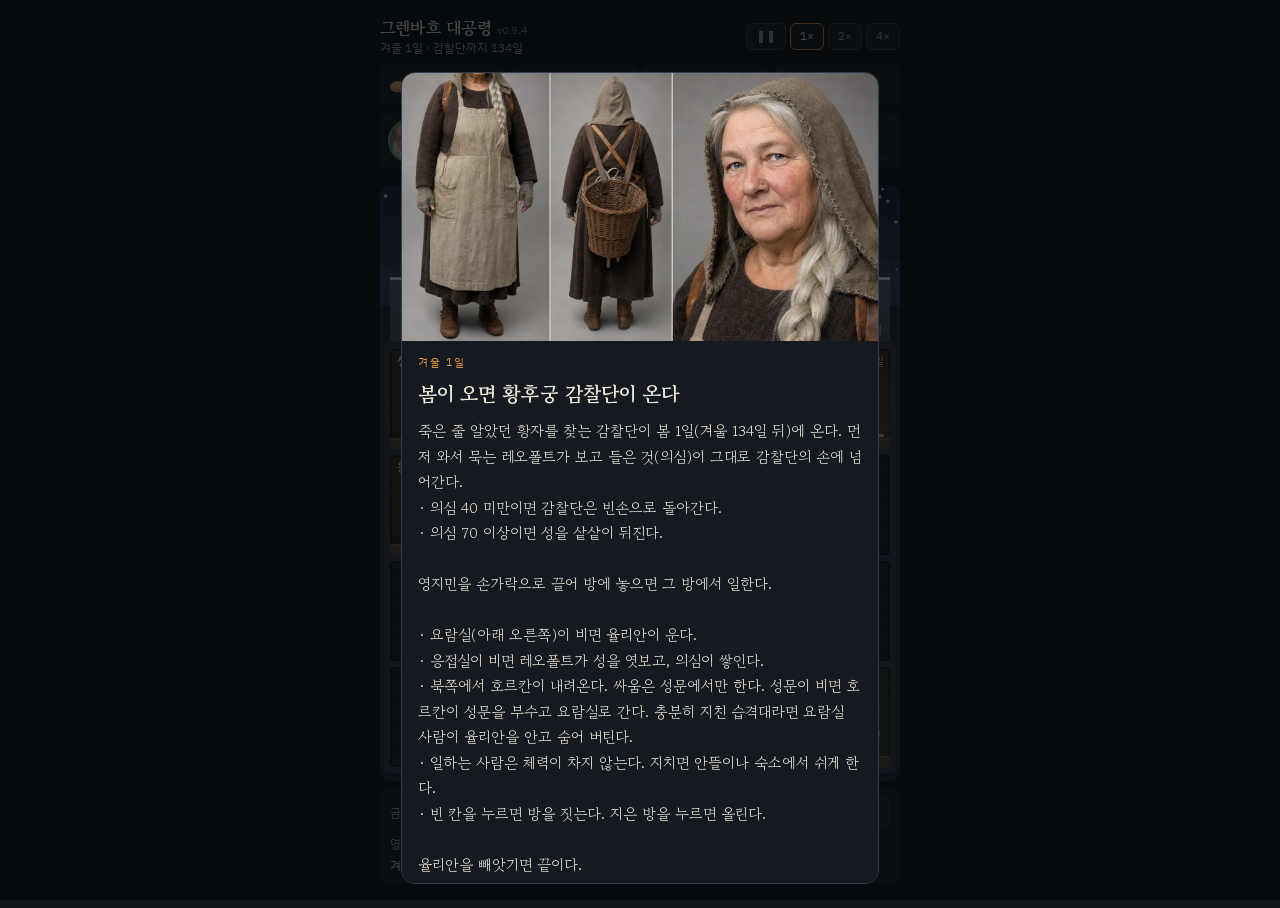
==== commit 7a074ab8: "배포: v0.9.4 Co-Authored-By: Claude Opus 5.5 (1M context) <noreply@anthropic.com> Claude-Session: http" ====
--- a/index.html
+++ b/index.html
@@ -1,7 +1,7 @@
 <!doctype html>
 <meta charset="utf-8">
 <meta name="viewport" content="width=device-width,initial-scale=1,viewport-fit=cover">
-<title>그렌바흐 대공령 v0.9.3</title>
+<title>그렌바흐 대공령 v0.9.4</title>
 <link rel="preconnect" href="https://fonts.googleapis.com">
 <link rel="preconnect" href="https://fonts.gstatic.com" crossorigin>
 <link rel="stylesheet" href="https://fonts.googleapis.com/css2?family=Gowun+Batang:wght@400;700&family=IBM+Plex+Sans+KR:wght@400;500;600&display=swap">
@@ -168,7 +168,7 @@
 </style>
 
 <div class="app">
-  <div class="top"><div><h1>그렌바흐 대공령 <small class="ver">v0.9.3</small></h1><div class="date" id="date"></div></div><div class="speed" id="speed"></div></div>
+  <div class="top"><div><h1>그렌바흐 대공령 <small class="ver">v0.9.4</small></h1><div class="date" id="date"></div></div><div class="speed" id="speed"></div></div>
   <div class="res" id="res"></div>
   <div class="crib" id="crib"></div>
   <div id="banner"></div>
@@ -209,8 +209,8 @@
     figs.forEach(f => f.el.remove()); figs.clear();
     say('레오폴트 비젠이 성에 묵기 시작했다.');
     buildCastle();
-    event({ img: 'media/ottilie.webp', eyebrow: '11월 1일', title: '3월 15일까지, 이 애를 지켜 내세요', text:
-      '영지민을 손가락으로 끌어 방에 놓으면 그 방에서 일한다.\n\n· 요람실(아래 오른쪽)이 비면 율리안이 운다.\n· 응접실이 비면 레오폴트가 성을 엿보고, 의심이 쌓인다.\n· 북쪽에서 호르칸이 내려온다. 싸움은 성문에서만 한다. 성문이 비면 호르칸이 성문을 부수고 요람실로 간다. 충분히 지친 습격대라면 요람실 사람이 율리안을 안고 숨어 버틴다.\n· 일하는 사람은 체력이 차지 않는다. 지치면 안뜰이나 숙소에서 쉬게 한다.\n· 빈 칸을 누르면 방을 짓는다.\n\n율리안을 빼앗기면 끝이다.',
+    event({ img: 'media/ottilie.webp', eyebrow: '겨울 1일', title: '봄이 오면 황후궁 감찰단이 온다', text:
+      '죽은 줄 알았던 황자를 찾는 감찰단이 봄 1일(겨울 134일 뒤)에 온다. 먼저 와서 묵는 레오폴트가 보고 들은 것(의심)이 그대로 감찰단의 손에 넘어간다.\n· 의심 40 미만이면 감찰단은 빈손으로 돌아간다.\n· 의심 70 이상이면 성을 샅샅이 뒤진다.\n\n영지민을 손가락으로 끌어 방에 놓으면 그 방에서 일한다.\n\n· 요람실(아래 오른쪽)이 비면 율리안이 운다.\n· 응접실이 비면 레오폴트가 성을 엿보고, 의심이 쌓인다.\n· 북쪽에서 호르칸이 내려온다. 싸움은 성문에서만 한다. 성문이 비면 호르칸이 성문을 부수고 요람실로 간다. 충분히 지친 습격대라면 요람실 사람이 율리안을 안고 숨어 버틴다.\n· 일하는 사람은 체력이 차지 않는다. 지치면 안뜰이나 숙소에서 쉬게 한다.\n· 빈 칸을 누르면 방을 짓는다. 지은 방을 누르면 올린다.\n\n율리안을 빼앗기면 끝이다.',
       choices: [{ label: '성으로 들어간다' }] });
     start();
   }
@@ -228,7 +228,8 @@
   const gateBonus = () => 6 * firstMult('gate');
   const eleanor = () => G.folk.find(f => f.hero);
   const away = () => G.day < G.absentUntil;
-  const dateOf = d => { for (const [m, n] of [['11월', 30], ['12월', 31], ['1월', 31], ['2월', 28], ['3월', 31]]) { if (d < n) return `${m} ${d + 1}일`; d -= n; } return '3월 이후'; };
+  // 달력 대신 계절과 날 수로 센다 — 11월~3월 달력으로는 얼마나 남았는지 감이 오지 않았다
+  const dateOf = d => d < K.totalDays ? `겨울 ${d + 1}일` : `봄 ${d - K.totalDays + 1}일`;
   const say = t => { G.log.unshift(`${dateOf(G.day)} · ${t}`); G.log.length = Math.min(G.log.length, 20); };
   const sum = (arr, k) => arr.reduce((s, f) => s + f[k], 0);
   const best = f => ['str', 'dex', 'heart'].sort((a, b) => f[b] - f[a])[0];
@@ -294,12 +295,12 @@
   }
   function story() {
     const d = G.day;
-    if (d === 5) event({ img: 'media/leopold.webp', eyebrow: '11월 6일', title: '황후궁의 손님', text: '"묵는 동안 자주 뵙겠습니다, 각하. 이 성은 겨울에도 아이 울음이 들리는군요."\n\n응접실에 마음이 따뜻한 영지민을 두면 그가 레오폴트의 시간을 붙잡아 둔다. 비워 두면 레오폴트가 성 안을 엿보러 다닌다.', choices: [{ label: '…' }] });
-    if (d === 27) event({ img: 'media/leopold.webp', eyebrow: '11월 28일', title: '수도 추모 미사', text: '레오폴트가 동행을 청한다. 가면 의심은 풀리지만, 성에서 가장 강한 엘레노어가 열흘 동안 성을 비운다. 레오폴트도 함께 떠난다.', choices: [
+    if (d === 5) event({ img: 'media/leopold.webp', eyebrow: '겨울 6일', title: '황후궁의 손님', text: '"봄에 감찰단이 오기 전까지 묵겠습니다, 각하. 이 성은 겨울에도 아이 울음이 들리는군요."\n\n레오폴트가 보고 들은 것이 의심으로 쌓이고, 봄 1일 감찰단에 넘어간다. 응접실에 마음이 따뜻한 영지민을 두면 그가 레오폴트의 시간을 붙잡아 둔다. 비워 두면 레오폴트가 성 안을 엿보러 다닌다.', choices: [{ label: '…' }] });
+    if (d === 27) event({ img: 'media/leopold.webp', eyebrow: '겨울 28일', title: '수도 추모 미사', text: '레오폴트가 동행을 청한다. 가면 의심은 풀리지만, 성에서 가장 강한 엘레노어가 열흘 동안 성을 비운다. 레오폴트도 함께 떠난다.', choices: [
       { label: '간다', sub: '의심 −25 · 엘레노어 10일 부재 (그동안 레오폴트도 없음)', fn: () => { G.sus = clamp(G.sus - 25); G.absentUntil = G.day + 10; eleanor().room = null; say('엘레노어가 레오폴트와 함께 수도로 떠났다.'); } },
       { label: '가지 않는다', sub: '의심 +15', fn: () => { G.sus = clamp(G.sus + 15); say('레오폴트가 수도로 서신을 보냈다.'); } },
     ] });
-    if (d === 85) { G.blizzardUntil = d + 12; event({ img: 'media/stills/backdoor.jpg', eyebrow: '1월 25일', title: '긴 눈보라', text: '열이틀 동안 눈보라가 몰아친다. 장작이 두 배로 든다.', choices: [{ label: '벌목장을 챙긴다' }] }); }
+    if (d === 85) { G.blizzardUntil = d + 12; event({ img: 'media/stills/backdoor.jpg', eyebrow: '겨울 86일', title: '긴 눈보라', text: '열이틀 동안 눈보라가 몰아친다. 장작이 두 배로 든다.', choices: [{ label: '벌목장을 챙긴다' }] }); }
   }
   // 받으면 하루 식량 수지가 어떻게 바뀌는지 — "식량 0.5 추가"만으로는 늘어나는 게 소비인지 보상인지 알 수 없었다
   const eatNote = () => {
@@ -423,30 +424,36 @@
     }
     renderHud(); syncRooms();
   }
+  // 감찰단이 수색할 때 율리안을 숨기는 힘 — 품에 익은 아이일수록, 요람실 사람이 따뜻할수록 울지 않는다
+  const hideScore = () => Math.round(G.julian.bond + sum(working(slotOf('nursery')), 'heart') * 3);
+  const SUS_CLEAN = 40, SUS_SEARCH = 70;
   function finale() {
-    const b = G.julian.bond;
-    event({ eyebrow: '3월 15일 · 인구 대장', title: '이 아이를 누구의 자식으로 적는가', text: `겨울을 버텼다. 산파 마그다가 펜을 내민다.\n"어디서 누가 낳은 애로 할 건지, 말을 맞춰서 오셨지요?"\n\n율리안의 애착 ${Math.round(b)} — ${b >= 55 ? '55 이상이라 적는 대로 율리안이 당신 곁에서 자란다.' : '55에 못 미쳐, 어느 쪽으로 적어도 율리안은 오틸리에의 품에서 자란다(남의 품).'}`, choices: [
-      { label: '"엘레노어 그렌바흐의 아이."', fn: () => endGame(b >= 55 ? 'wolf' : 'stranger') },
-      { label: '"전사한 기사의 유복자."', fn: () => endGame(b >= 55 ? 'knight' : 'stranger') },
+    const sus = Math.round(G.sus);
+    if (sus < SUS_CLEAN) return endGame('clean');
+    if (sus < SUS_SEARCH) return endGame('watched');
+    const h = hideScore();
+    event({ eyebrow: '봄 1일 · 감찰단 도착', title: '감찰단이 성을 뒤진다', text: `의심 ${sus}. 레오폴트의 보고를 받은 감찰단이 방마다 문을 연다.\n\n숨기기 = 애착 ${Math.round(G.julian.bond)} + 요람실 사람의 마음 × 3 → ${h}\n의심(${sus})보다 크면 율리안을 끝까지 숨긴다.`, choices: [
+      { label: '숨을 죽인다', fn: () => endGame(h > sus ? 'hidden' : 'taken') },
     ] });
   }
   const ENDS = {
-    wolf: ['늑대의 아이', '대장에 그렌바흐 당주의 아이로 적혔다. 그날 밤 율리안이 망토 깃을 붙잡았다.\n"…바바. 엄, 마."\n"…이러면 반칙이지."', 'media/stills/eleanor-holds.jpg'],
-    knight: ['기사의 아들', '이름 모를 기사의 아들로 적혔다. 율리안은 당신을 "이모님"이라 부르며 자랄 것이다.', 'media/julian.webp'],
-    stranger: ['남의 품', '대장에 이름은 적었다. 하지만 율리안은 여전히 오틸리에의 품에서만 잠든다.\n"아이는 서류가 아니라 품을 기억해요, 각하."', 'media/ottilie.webp'],
-    taken: ['빈 관의 주인', '새벽, 황후궁 기사단이 성문 앞에 섰다.\n"제3황자 전하를 모시러 왔습니다. 관이 비어 있으면 안 되니까요."', 'media/leopold.webp'],
-    raided: ['늑대 없는 요람', '호르칸이 요람실까지 들이닥쳤다. 혼란 속에서 율리안을 안고 나간 건 레오폴트였다.\n"전하는 제가 안전한 곳으로 모시겠습니다."', 'media/leopold.webp'],
-    sick: ['수녀원의 겨울', '열이 내리지 않았다. 오틸리에가 율리안을 안고 수녀원으로 달렸다. 그곳에 황후궁 사람들이 있었다.', 'media/stills/julian-fur.jpg'],
+    clean: ['빈손의 감찰단', '감찰단장은 장부 몇 장을 넘기고는 하품을 했다. "북부는 춥기만 하군." 레오폴트도 그들과 함께 남쪽으로 떠났다.\n그날 밤 율리안이 망토 깃을 붙잡았다.'],
+    watched: ['남겨진 눈', '감찰단은 아무것도 찾지 못하고 돌아갔다. 하지만 레오폴트는 떠나지 않았다.\n"봄 공기가 좋군요, 각하. 조금 더 머물겠습니다."'],
+    hidden: ['굴뚝 뒤의 숨소리', '감찰단이 요람실 문을 열었을 때, 요람은 비어 있었다. 굴뚝 뒤 좁은 틈에서 율리안은 끝까지 울지 않았다.\n이번에는 버텼다. 다음 겨울에도 그럴 수 있을까.'],
+    taken: ['빈 관의 주인', '감찰단장이 굴뚝 뒤에서 아이를 안아 들었다.\n"제3황자 전하를 모시러 왔습니다. 관이 비어 있으면 안 되니까요."'],
+    raided: ['늑대 없는 요람', '호르칸이 요람실까지 들이닥쳤다. 혼란 속에서 율리안을 안고 나간 건 레오폴트였다.\n"전하는 제가 안전한 곳으로 모시겠습니다."'],
+    sick: ['수녀원의 겨울', '열이 내리지 않았다. 오틸리에가 율리안을 안고 수녀원으로 달렸다. 그곳에 황후궁 사람들이 있었다.'],
   };
   function endGame(kind) {
     G.over = kind; clearInterval(raidLoop); G.raid = null;
-    const got = store.get('keep-endings', []); if (!got.includes(kind)) { got.push(kind); store.set('keep-endings', got); }
-    const [title, text, img] = ENDS[kind], lost = ['taken', 'raided', 'sick'].includes(kind);
-    const why = { wolf: '겨울을 버티고, 애착 55 이상에서 엘레노어의 아이로 적었다.', knight: '겨울을 버티고, 애착 55 이상에서 기사의 유복자로 적었다.', stranger: `겨울은 버텼지만 애착(${Math.round(G.julian.bond)})이 55에 못 미쳤다. 엘레노어나 마음 높은 사람을 요람실에 더 오래 두면 애착이 빨리 오른다.`,
-      taken: '의심이 100이 되었다.', raided: '성문이 무너졌을 때 요람실이 비어 있었거나, 호르칸이 아직 강했다(체력 30 초과).', sick: '율리안의 건강이 0이 되었다.' }[kind];
-    const grade = { wolf: '가장 좋은 엔딩', knight: '좋은 엔딩', stranger: '보통 엔딩' }[kind];
+    const got = store.get('keep-endings-2', []); if (!got.includes(kind)) { got.push(kind); store.set('keep-endings-2', got); } // 엔딩이 바뀌어 저장 키를 새로 쓴다
+    const [title, text] = ENDS[kind], lost = ['taken', 'raided', 'sick'].includes(kind);
+    const sus = Math.round(G.sus);
+    const why = { clean: `감찰단이 왔을 때 의심은 ${sus}, 기준 ${SUS_CLEAN} 미만이었다.`, watched: `감찰단이 왔을 때 의심은 ${sus}(${SUS_CLEAN}~${SUS_SEARCH - 1} 구간). 감찰단은 돌아갔지만 레오폴트가 남았다.`, hidden: `의심 ${sus}에서 수색을 받았지만, 숨기기 점수(${hideScore()})가 의심보다 컸다.`,
+      taken: sus >= 100 ? '의심이 100이 되었다.' : `수색 때 숨기기 점수(${hideScore()})가 의심(${sus})을 넘지 못했다.`, raided: '성문이 무너졌을 때 요람실이 비어 있었거나, 호르칸이 아직 강했다(체력 30 초과).', sick: '율리안의 건강이 0이 되었다.' }[kind];
+    const grade = { clean: '가장 좋은 엔딩', watched: '좋은 엔딩', hidden: '보통 엔딩' }[kind];
     // 겨울을 넘긴 엔딩을 패배로 읽는 일이 잦았다 — 승패와 등급을 맨 위에 적는다
-    event({ eyebrow: lost ? `게임 오버 · ${dateOf(G.day)}` : `승리 · 겨울을 버텼다 · ${grade} · 수집 ${got.length}/6`, title, text: text + `\n\n${lost ? '진 이유' : '이 엔딩인 이유'}: ${why}${lost ? '' : '\n\n율리안은 살아서 봄을 맞는다. 다음 겨울(율리안 1세)은 개발 예정이다.'}\n\n버틴 날 ${G.day}일 · 막아 낸 습격 ${G.raidsWon}번 · 영지민 ${G.folk.length}명 · 율리안의 애착 ${Math.round(G.julian.bond)}`,
+    event({ eyebrow: lost ? `게임 오버 · ${dateOf(G.day)} · 수집 ${got.length}/6` : `승리 · 감찰을 넘겼다 · ${grade} · 수집 ${got.length}/6`, title, text: text + `\n\n${lost ? '진 이유' : '이 엔딩인 이유'}: ${why}${lost ? '' : '\n\n율리안은 살아서 봄을 맞는다. 다음 겨울(율리안 1세)은 개발 예정이다.'}\n\n버틴 날 ${G.day}일 · 막아 낸 습격 ${G.raidsWon}번 · 영지민 ${G.folk.length}명 · 율리안의 애착 ${Math.round(G.julian.bond)}`,
       choices: [{ label: '처음부터 다시', fn: () => setTimeout(newGame, 0) }] });
     renderHud(); syncRooms();
   }
@@ -614,7 +621,8 @@
     const leo = ensureFig('__leo', { name: '레오폴트', room: leoIn ? ps : null }, 'leo'); alive.add('__leo');
     const la = areaOf({ room: leoIn ? ps : null });
     if (leo.room !== (leoIn ? ps : null)) { leo.room = leoIn ? ps : null; leo.x = la.x0 + 10; leo.tx = null; leo.el.querySelector('.eye')?.remove(); if (!leoIn) leo.el.insertAdjacentHTML('beforeend', '<span class="eye">엿보는 중</span>'); }
-    if (leoIn) { leo.x = la.x1 - 6; leo.el.classList.remove('walk'); }
+    // 응접실에서는 오른쪽 의자 자리에 앉힌다 — 영지민 자리와 겹치지 않게
+    if (leoIn) { leo.x = geo.rooms[ps].x + geo.rooms[ps].w - 34; leo.el.classList.remove('walk'); }
     else { if (leo.tx == null) leo.tx = la.x0 + Math.random() * (la.x1 - la.x0); const dx = leo.tx - leo.x, st = 0.025 * dt; if (Math.abs(dx) <= st) leo.tx = null; else leo.x += Math.sign(dx) * st; leo.el.classList.add('walk'); }
     leo.el.style.left = leo.x + 'px'; leo.el.style.top = (la.floor - 38) + 'px';
     }
@@ -714,7 +722,7 @@
   function renderHud() {
     if (!G) return;
     const d = daily(), j = G.julian, nextRaid = K.raids.find(r => r.day > G.day);
-    $('date').textContent = `${dateOf(G.day)} · 인구 대장까지 ${Math.max(0, K.totalDays - G.day)}일`;
+    $('date').textContent = `${dateOf(G.day)} · 감찰단까지 ${Math.max(0, K.totalDays - G.day)}일`;
     $('speed').innerHTML = [[0, '❚❚'], [1, '1×'], [2, '2×'], [4, '4×']].map(([v, l]) => `<button data-sp="${v}" class="${G.speed === v ? 'on' : ''}" aria-label="속도 ${l}">${l}</button>`).join('');
     $('speed').querySelectorAll('button').forEach(b => b.onclick = () => { G.speed = +b.dataset.sp; renderHud(); });
     const fl = daysLeft(G.res.food, d.food), wl = daysLeft(G.res.wood, d.wood);
@@ -726,9 +734,10 @@
     $('res').querySelectorAll('[data-r]').forEach(b => b.onclick = () => { G.sel = null; syncRooms(); note(resNote(b.dataset.r)); });
     $('crib').innerHTML = `<img src="media/julian.webp" alt="율리안">
       <div class="meter m-health ${j.health < 30 ? 'warn' : ''}">율리안 건강 ${Math.round(j.health)}<div class="t"><i style="width:${j.health}%"></i></div></div>
-      <div class="meter m-bond">애착 ${Math.round(j.bond)} <small>/ 엔딩 55</small><div class="t"><i style="width:${j.bond}%"></i><b class="goal" style="left:55%"></b></div></div>
-      <div class="meter m-sus ${G.sus > 70 ? 'warn' : ''}">의심 ${Math.round(G.sus)}<div class="t"><i style="width:${G.sus}%"></i></div></div>`;
+      <div class="meter m-bond">애착 ${Math.round(j.bond)}<div class="t"><i style="width:${j.bond}%"></i></div></div>
+      <div class="meter m-sus ${G.sus >= SUS_SEARCH ? 'warn' : ''}">의심 ${Math.round(G.sus)} <small>${G.sus < SUS_CLEAN ? '감찰 통과' : G.sus < SUS_SEARCH ? '레오폴트가 남음' : `수색 · 숨기기 ${hideScore()}`}</small><div class="t"><i style="width:${G.sus}%"></i><b class="goal" style="left:40%"></b><b class="goal" style="left:70%"></b></div></div>`;
     $('banner').innerHTML = G.raid ? `<div class="banner">${esc(G.raid.name)} 습격 중! 힘센 영지민을 성문으로. 성문 버팀 ${Math.ceil(G.raid.gateHp)}/${gateHold()} — 무너질 때 호르칸 체력이 ${HIDE_MAX}을 넘으면 요람실이 털린다</div>`
+      : K.totalDays - G.day <= 10 ? `<div class="banner">감찰단 ${K.totalDays - G.day}일 뒤 — 지금 의심 ${Math.round(G.sus)}: ${G.sus < SUS_CLEAN ? '이대로면 빈손으로 돌아간다' : G.sus < SUS_SEARCH ? '돌아가지만 레오폴트가 남는다 (40 미만이면 깨끗하게 끝난다)' : `성을 뒤진다 — 숨기기 ${hideScore()}가 의심보다 커야 한다`}</div>`
       : G.res.food <= 0 ? `<div class="banner">식량이 바닥났다. 영지민이 굶주려 쓰러진다 — 주방에 손재주 좋은 사람을.</div>`
       : nextRaid && nextRaid.day - G.day <= 3 ? `<div class="banner">경보: ${esc(nextRaid.name)} ${nextRaid.day - G.day}일 뒤. 성문(왼쪽 위)에 힘센 영지민을.</div>`
       : G.day < G.blizzardUntil ? `<div class="banner cold">눈보라 — 장작 소모 두 배 (${G.blizzardUntil - G.day}일)</div>`
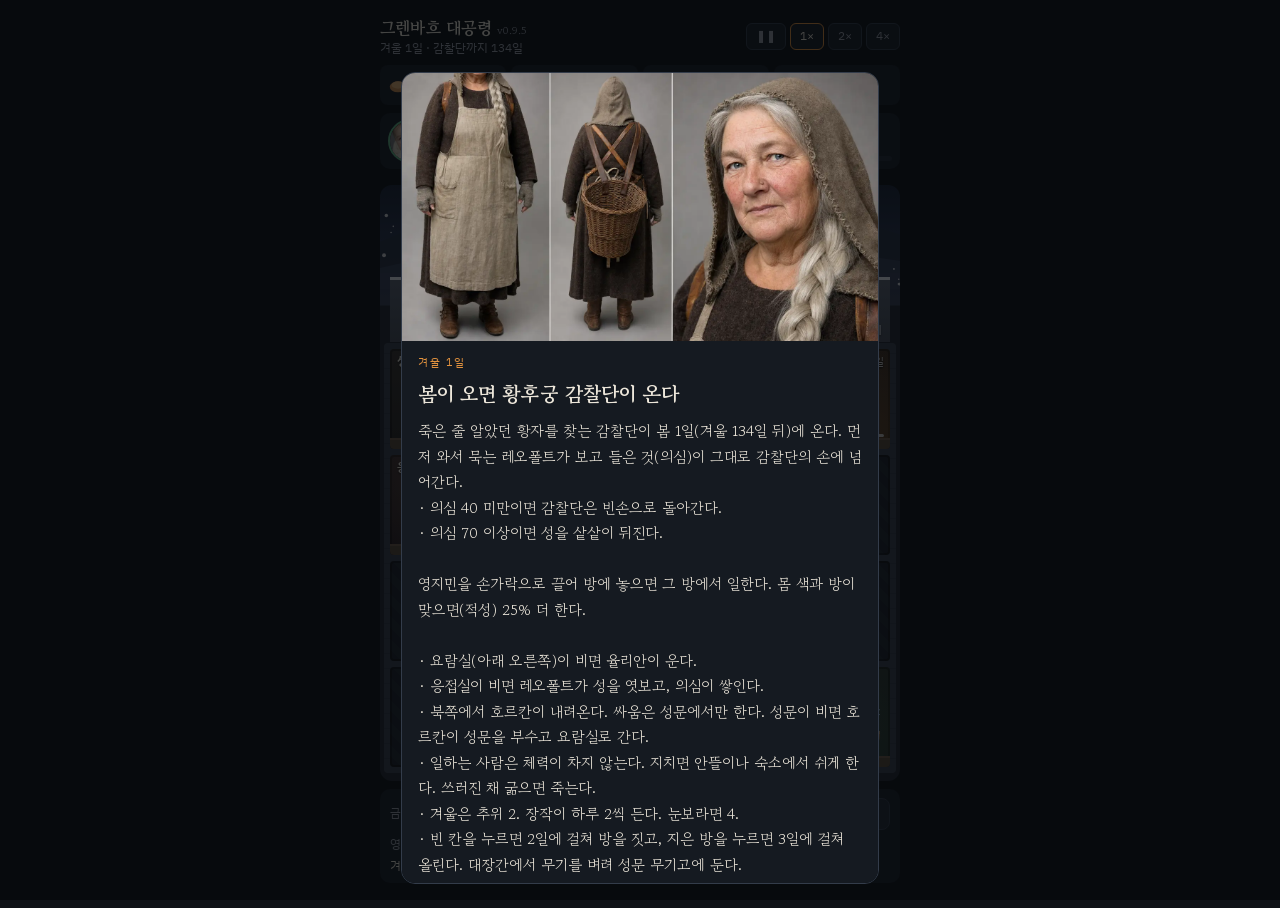
==== commit b3ecd610: "배포: v0.9.5 Co-Authored-By: Claude Fable 5.1 <noreply@anthropic.com> Claude-Session: https://claude.a" ====
--- a/index.html
+++ b/index.html
@@ -1,7 +1,7 @@
 <!doctype html>
 <meta charset="utf-8">
 <meta name="viewport" content="width=device-width,initial-scale=1,viewport-fit=cover">
-<title>그렌바흐 대공령 v0.9.4</title>
+<title>그렌바흐 대공령 v0.9.5</title>
 <link rel="preconnect" href="https://fonts.googleapis.com">
 <link rel="preconnect" href="https://fonts.gstatic.com" crossorigin>
 <link rel="stylesheet" href="https://fonts.googleapis.com/css2?family=Gowun+Batang:wght@400;700&family=IBM+Plex+Sans+KR:wght@400;500;600&display=swap">
@@ -126,7 +126,10 @@
   .picks { display: grid; gap: 4px; }
   .pick { display: flex; gap: 8px; align-items: center; font-size: 13px; padding: 6px 8px; background: var(--stone-2); border-radius: 8px; }
   .fig .eye.cand { background: var(--ember); color: #1A1410; }
-  .fig.cand { cursor: pointer; }
+  .fig.cand, .fig.merch { cursor: pointer; }
+  .fig .eye.merch { background: #6B5A8E; color: #fff; }
+  .room.constructing .light, .room.constructing .dec, .room.constructing .anvil, .room.constructing .dummy { opacity: .35; }
+  .opt .q { white-space: pre-line; }
   h1 .ver { font-size: 11px; font-weight: 400; color: var(--muted); letter-spacing: .04em; }
   .raidbars { position: absolute; z-index: 4; display: grid; gap: 3px; pointer-events: none; }
   .raidbars .rb { display: grid; grid-template-columns: 34px 1fr 38px; align-items: center; gap: 4px; font-size: 10px; color: #fff; text-shadow: 0 1px 2px #000; }
@@ -142,7 +145,7 @@
   .panel { background: var(--stone); border-radius: 10px; padding: 9px 10px; display: grid; gap: 6px; }
   .who { display: flex; justify-content: space-between; align-items: center; gap: 8px; }
   .who b { font-size: 14.5px; }
-  .stats3 { display: flex; gap: 10px; font-size: 12px; color: var(--muted); font-variant-numeric: tabular-nums; }
+  .stats3 { display: flex; flex-wrap: wrap; gap: 4px 10px; font-size: 12px; color: var(--muted); font-variant-numeric: tabular-nums; }
   .stats3 span b { color: var(--text); font-size: 12.5px; }
   .hint { font-size: 12px; color: var(--muted); margin: 0; }
   .log { font-size: 11.5px; color: var(--muted); display: grid; gap: 1px; }
@@ -168,7 +171,7 @@
 </style>
 
 <div class="app">
-  <div class="top"><div><h1>그렌바흐 대공령 <small class="ver">v0.9.4</small></h1><div class="date" id="date"></div></div><div class="speed" id="speed"></div></div>
+  <div class="top"><div><h1>그렌바흐 대공령 <small class="ver">v0.9.5</small></h1><div class="date" id="date"></div></div><div class="speed" id="speed"></div></div>
   <div class="res" id="res"></div>
   <div class="crib" id="crib"></div>
   <div id="banner"></div>
@@ -184,7 +187,8 @@
   const DAY_MS = 2600;
   const $ = id => document.getElementById(id);
   const world = $('world');
-  const STAT = { str: '힘', dex: '손재주', heart: '마음' };
+  const STAT = { str: '힘', dex: '솜씨', heart: '마음' };
+  const B = K.balance, ARMORY_CAP = B.armoryCap;
   const BODY = { str: '#B5652E', dex: '#B89A3E', heart: '#3F8A5E' };
   const clamp = (v, lo = 0, hi = 100) => Math.max(lo, Math.min(hi, v));
   const esc = s => String(s).replace(/[&<>"]/g, c => ({ '&': '&amp;', '<': '&lt;', '>': '&gt;', '"': '&quot;' }[c]));
@@ -201,16 +205,16 @@
     const rooms = {};
     K.layout.forEach((row, r) => row.forEach((t, c) => { rooms[`r${r}c${c}`] = t; }));
     G = {
-      day: 0, res: { ...K.start }, rooms, folk: K.folk.map(f => ({ ...f, hp: 100, hurt: 0 })),
+      day: 0, res: { ...K.start }, rooms, folk: K.folk.map(f => mkFolk(f, { room: f.room })),
       julian: { health: 80, bond: 15 }, sus: 20, speed: 1, sel: null, raid: null, raidsWon: 0,
       ms: 0, absentUntil: -1, blizzardUntil: -1, log: [], over: null, refugeeIdx: 0, captiveIdx: 0,
-      expeditions: [], candidates: [], wandererIdx: 0, levels: {},
+      expeditions: [], candidates: [], wandererIdx: 0, levels: {}, building: {}, upgrading: {}, armory: [], crafting: null, merchant: null, graveyard: [],
     };
     figs.forEach(f => f.el.remove()); figs.clear();
     say('레오폴트 비젠이 성에 묵기 시작했다.');
     buildCastle();
     event({ img: 'media/ottilie.webp', eyebrow: '겨울 1일', title: '봄이 오면 황후궁 감찰단이 온다', text:
-      '죽은 줄 알았던 황자를 찾는 감찰단이 봄 1일(겨울 134일 뒤)에 온다. 먼저 와서 묵는 레오폴트가 보고 들은 것(의심)이 그대로 감찰단의 손에 넘어간다.\n· 의심 40 미만이면 감찰단은 빈손으로 돌아간다.\n· 의심 70 이상이면 성을 샅샅이 뒤진다.\n\n영지민을 손가락으로 끌어 방에 놓으면 그 방에서 일한다.\n\n· 요람실(아래 오른쪽)이 비면 율리안이 운다.\n· 응접실이 비면 레오폴트가 성을 엿보고, 의심이 쌓인다.\n· 북쪽에서 호르칸이 내려온다. 싸움은 성문에서만 한다. 성문이 비면 호르칸이 성문을 부수고 요람실로 간다. 충분히 지친 습격대라면 요람실 사람이 율리안을 안고 숨어 버틴다.\n· 일하는 사람은 체력이 차지 않는다. 지치면 안뜰이나 숙소에서 쉬게 한다.\n· 빈 칸을 누르면 방을 짓는다. 지은 방을 누르면 올린다.\n\n율리안을 빼앗기면 끝이다.',
+      '죽은 줄 알았던 황자를 찾는 감찰단이 봄 1일(겨울 134일 뒤)에 온다. 먼저 와서 묵는 레오폴트가 보고 들은 것(의심)이 그대로 감찰단의 손에 넘어간다.\n· 의심 40 미만이면 감찰단은 빈손으로 돌아간다.\n· 의심 70 이상이면 성을 샅샅이 뒤진다.\n\n영지민을 손가락으로 끌어 방에 놓으면 그 방에서 일한다. 몸 색과 방이 맞으면(적성) 25% 더 한다.\n\n· 요람실(아래 오른쪽)이 비면 율리안이 운다.\n· 응접실이 비면 레오폴트가 성을 엿보고, 의심이 쌓인다.\n· 북쪽에서 호르칸이 내려온다. 싸움은 성문에서만 한다. 성문이 비면 호르칸이 성문을 부수고 요람실로 간다.\n· 일하는 사람은 체력이 차지 않는다. 지치면 안뜰이나 숙소에서 쉬게 한다. 쓰러진 채 굶으면 죽는다.\n· 겨울은 추위 2. 장작이 하루 2씩 든다. 눈보라면 4.\n· 빈 칸을 누르면 2일에 걸쳐 방을 짓고, 지은 방을 누르면 3일에 걸쳐 올린다. 대장간에서 무기를 벼려 성문 무기고에 둔다.\n\n율리안을 빼앗기면 끝이다.',
       choices: [{ label: '성으로 들어간다' }] });
     start();
   }
@@ -223,7 +227,7 @@
   const lvOf = slot => G.levels[slot] || 1;
   const mult = slot => [1, 1.5, 2][lvOf(slot) - 1];
   const firstMult = type => { const s = slotOf(type); return s ? mult(s) : 1; };
-  const popCap = () => K.popBase + slots().filter(s => G.rooms[s] === 'dorm').reduce((a, s) => a + R.dorm.pop * mult(s), 0);
+  const popCap = () => K.popBase + slots().filter(s => G.rooms[s] === 'dorm' && !G.building[s]).reduce((a, s) => a + R.dorm.pop * mult(s), 0);
   const gateHold = () => GATE_HOLD * firstMult('gate');
   const gateBonus = () => 6 * firstMult('gate');
   const eleanor = () => G.folk.find(f => f.hero);
@@ -233,10 +237,34 @@
   const say = t => { G.log.unshift(`${dateOf(G.day)} · ${t}`); G.log.length = Math.min(G.log.length, 20); };
   const sum = (arr, k) => arr.reduce((s, f) => s + f[k], 0);
   const best = f => ['str', 'dex', 'heart'].sort((a, b) => f[b] - f[a])[0];
+  const mkFolk = (p, extra = {}) => ({ ...p, room: null, hp: 100, hurt: 0, xp: 0, level: 1, weapon: null, starve: 0, ...extra });
+  const maxHp = f => B.hpBase + B.hpPerLv * (f.level || 1);
+  // 적성: 가장 높은 능력치가 방의 능력치와 같으면 ×1.25 — 몸 색과 방 색이 맞는 사람
+  const apt = (f, t) => R[t]?.stat && best(f) === R[t].stat ? B.aptitude : 1;
+  const eff = (f, slot) => f[R[typeOf(slot)].stat] * apt(f, typeOf(slot));
+  const sumEff = (list, slot) => list.reduce((a, f) => a + eff(f, slot), 0);
+  // 추위: 겨울 기본 2, 눈보라 +2. 장작 소비·정찰 부상·장작이 없을 때의 피해가 모두 이 수치에서 나온다
+  const COLD = () => B.coldWinter + (G.day < G.blizzardUntil ? B.blizzardCold : 0);
+  const need = L => B.xpBase * Math.pow(L, B.xpExp);
+  function levelUp(f) {
+    while (f.level < 5 && f.xp >= need(f.level)) { f.xp -= need(f.level); f.level++; const k = best(f); f[k] = Math.min(10, f[k] + 1); f.hp = Math.min(maxHp(f), f.hp + B.hpPerLv); say(`${f.name}이(가) Lv${f.level}이 되었다. ${STAT[k]} +1`); }
+  }
+  function die(f) {
+    G.folk = G.folk.filter(x => x !== f); G.graveyard.push(f);
+    if (f.weapon) { G.armory.push(f.weapon); f.weapon = null; }
+    say(`${f.name}이(가) 죽었다.`);
+    event({ eyebrow: dateOf(G.day), title: `${f.name}이(가) 죽었다`, text: `쓰러진 채로 ${G.res.food <= 0 ? '굶주림' : '추위'}이 이어졌다. 눈 속에 묻었다.\n\n쓰러진 사람은 체력이 더 깎이면 죽는다. 식량과 장작을 먼저 챙긴다.`, choices: [{ label: '…' }] });
+  }
   const restOf = f => !f.room ? 6 : typeOf(f.room) === 'dorm' ? 15 * mult(f.room) : 0;
-  function rateOf(slot) { const t = R[typeOf(slot)]; return t && t.res ? sum(working(slot), t.stat) * t.rate * mult(slot) : 0; }
+  // 짓는 중인 방은 돌아가지 않는다. 무기를 만드는 날은 가장 솜씨 좋은 대장간 일꾼이 금화 대신 무기를 만든다
+  function rateOf(slot) {
+    const t = R[typeOf(slot)]; if (!t || !t.res || G.building[slot]) return 0;
+    let ws = working(slot);
+    if (G.crafting && G.crafting.slot === slot) ws = ws.filter(f => f.id !== G.crafting.wid);
+    return sumEff(ws, slot) * t.rate * mult(slot);
+  }
   const eats = () => 0.5 * G.folk.filter(f => !f.away).length;
-  const woodUse = () => (G.day < G.blizzardUntil ? 4 : 2);
+  const woodUse = () => COLD();
   const made = r => slots().filter(s => R[typeOf(s)]?.res === r).reduce((a, s) => a + rateOf(s), 0);
   // 지금 수지로 며칠 뒤 바닥나는지 — 마이너스일 때만
   const daysLeft = (v, per) => per < 0 ? Math.floor(v / -per) : Infinity;
@@ -247,7 +275,7 @@
     return {
       food: tot('food') - eats(), wood: tot('wood') - woodUse(), gold: tot('gold'),
       // 레오폴트는 엘레노어와 함께 수도에 가 있으니 그동안 의심이 쌓이지 않는다
-      sus: away() ? 0 : 0.6 - sum(parlor, 'heart') * 0.08 * firstMult('parlor'), bond: (sum(care, 'heart') * 0.04 + (care.some(f => f.hero) ? 0.8 : 0)) * firstMult('nursery'), care,
+      sus: away() ? 0 : B.susBase - sumEff(parlor, slotOf('parlor')) * B.susParlor * firstMult('parlor'), bond: (sumEff(care, slotOf('nursery')) * 0.04 + (care.some(f => f.hero) ? 0.8 : 0)) * firstMult('nursery'), care,
     };
   }
 
@@ -267,26 +295,39 @@
     for (const s of slots()) {
       const t = R[typeOf(s)];
       if (t?.res && rateOf(s) > 0) pop(s, `+${rateOf(s).toFixed(1)} ${{ food: '식량', wood: '장작', gold: '금화' }[t.res]}`, t.res === 'gold' ? 'var(--gold)' : t.res === 'wood' ? '#C9A27A' : '#F0C38E');
-      if (t?.train) working(s).forEach(f => { f.str = Math.min(10, f.str + 0.06 * mult(s)); });
-    }
-    for (const f of G.folk) {
+    }
+    // 건설·업그레이드·제작은 날이 지나야 끝난다
+    for (const s of Object.keys(G.building)) if (G.building[s] <= G.day) { delete G.building[s]; say(`${R[typeOf(s)].name}을(를) 다 지었다.`); buildCastle(); }
+    for (const s of Object.keys(G.upgrading)) if (G.upgrading[s].doneDay <= G.day) { G.levels[s] = G.upgrading[s].to; say(`${R[typeOf(s)].name}이(가) Lv${G.levels[s]}이 되었다.`); delete G.upgrading[s]; }
+    if (G.crafting && G.crafting.doneDay <= G.day) { const w = K.weapons.find(x => x.id === G.crafting.weapon); G.armory.push({ id: w.id, dur: B.durability }); say(`대장간에서 ${w.name}을(를) 벼렸다. 성문 무기고에 두었다.`); pop(G.crafting.slot, w.name, 'var(--gold)'); G.crafting = null; }
+    if (K.merchant.days.includes(G.day)) { G.merchant = { until: G.day + 1 }; say('소금 장수가 안뜰에 왔다. 내일 떠난다.'); }
+    else if (G.merchant && G.day >= G.merchant.until) { G.merchant = null; say('소금 장수가 떠났다.'); }
+    const cold = COLD();
+    for (const f of [...G.folk]) {
       if (f.away) continue;
       // 일어날 때 체력 30 — 0으로 일어나면 식량이 0인 동안 곧바로 다시 쓰러져 아무도 주방에 못 서는 굴레에 빠졌다
-      if (f.hurt > 0) { f.hurt--; if (!f.hurt) { f.hp = Math.max(f.hp, 30); say(`${f.name}이(가) 몸을 추슬렀다.`); } }
+      const dmg = (G.res.food <= 0 ? 8 : 0) + (G.res.wood <= 0 ? cold : 0);
+      if (f.hurt > 0) {
+        // 쓰러진 채로 굶주림·추위가 이어지면 죽는다 — 쓰러짐이 끝이면 식량을 게을리해도 벌이 없었다
+        if (dmg) { f.starve += dmg; if (f.starve >= B.deathDmg && !f.hero) { die(f); continue; } }
+        f.hurt--; if (!f.hurt) { f.hp = Math.max(f.hp, 30); f.starve = 0; say(`${f.name}이(가) 몸을 추슬렀다.`); }
+      } else f.starve = 0;
       // 체력은 쉬어야 찬다 — 어디서나 저절로 차서 깎인 채 들어온 포로를 병영에 넣어도 곧 다 차 버렸다
-      f.hp = clamp(f.hp + (G.res.food <= 0 ? -8 : restOf(f)));
-      if (f.hp <= 0 && !f.hurt) { f.hurt = 4; f.room = null; say(`${f.name}이(가) 굶주려 쓰러졌다.`); }
+      f.hp = clamp(f.hp + (dmg ? -dmg : restOf(f)), 0, maxHp(f));
+      if (f.hp <= 0 && !f.hurt) { f.hurt = 4; f.room = null; say(`${f.name}이(가) ${G.res.food <= 0 ? '굶주려' : '추위에'} 쓰러졌다.`); }
+      if (f.room && !f.hurt) { f.xp += typeOf(f.room) === 'barracks' ? 3 * mult(f.room) : 1; levelUp(f); }
     }
     const j = G.julian;
-    if (!d.care.length) j.health -= 8; else if (G.res.wood <= 0) j.health -= 10; else j.health += 3 * firstMult('nursery');
+    if (!d.care.length) j.health -= 8; else if (G.res.wood <= 0) j.health -= 5 * Math.max(0, cold - (lvOf(slotOf('nursery')) >= 2 ? 1 : 0)); else j.health += 3 * firstMult('nursery');
     if (G.res.wood <= 0) say('장작이 떨어졌다. 성이 식어 간다.');
     j.health = clamp(j.health); j.bond = clamp(j.bond + d.bond);
     G.sus = clamp(G.sus + d.sus);
     if (G.day === G.absentUntil) say('엘레노어와 레오폴트가 수도에서 돌아왔다.');
     if (j.health <= 0) return endGame('sick');
     if (G.sus >= 100) return endGame('taken');
+    if (!G.folk.some(f => !f.hero)) return endGame('empty');
     const m = K.milestones[G.ms]; if (m && j.bond >= m[0]) { G.ms++; event({ img: 'media/julian.webp', eyebrow: '성장 기록', title: m[1], text: m[2], choices: [{ label: '계속' }] }); }
-    for (const r of K.raids) { if (G.day === r.day - 3) say(`경보: ${r.name}가 산맥을 넘었다. 사흘 뒤 도착.`); if (G.day === r.day) startRaid(r); }
+    for (const r of K.raids) { if (G.day === r.day - 3) say(`경보: ${r.name}(병력 ${r.n} × 힘 ${r.h} = 전투력 ${r.n * r.h})가 산맥을 넘었다. 사흘 뒤 도착.`); if (G.day === r.day) startRaid(r); }
     if (K.refugeeDays.includes(G.day)) refugee();
     returnScouts();
     story();
@@ -297,10 +338,10 @@
     const d = G.day;
     if (d === 5) event({ img: 'media/leopold.webp', eyebrow: '겨울 6일', title: '황후궁의 손님', text: '"봄에 감찰단이 오기 전까지 묵겠습니다, 각하. 이 성은 겨울에도 아이 울음이 들리는군요."\n\n레오폴트가 보고 들은 것이 의심으로 쌓이고, 봄 1일 감찰단에 넘어간다. 응접실에 마음이 따뜻한 영지민을 두면 그가 레오폴트의 시간을 붙잡아 둔다. 비워 두면 레오폴트가 성 안을 엿보러 다닌다.', choices: [{ label: '…' }] });
     if (d === 27) event({ img: 'media/leopold.webp', eyebrow: '겨울 28일', title: '수도 추모 미사', text: '레오폴트가 동행을 청한다. 가면 의심은 풀리지만, 성에서 가장 강한 엘레노어가 열흘 동안 성을 비운다. 레오폴트도 함께 떠난다.', choices: [
-      { label: '간다', sub: '의심 −25 · 엘레노어 10일 부재 (그동안 레오폴트도 없음)', fn: () => { G.sus = clamp(G.sus - 25); G.absentUntil = G.day + 10; eleanor().room = null; say('엘레노어가 레오폴트와 함께 수도로 떠났다.'); } },
-      { label: '가지 않는다', sub: '의심 +15', fn: () => { G.sus = clamp(G.sus + 15); say('레오폴트가 수도로 서신을 보냈다.'); } },
+      { label: '간다', sub: '의심 −25 · 지략 +0.5 · 엘레노어 10일 부재 (그동안 레오폴트도 없음)', fn: () => { G.sus = clamp(G.sus - 25); eleanor().wit = Math.min(10, eleanor().wit + 0.5); G.absentUntil = G.day + 10; eleanor().room = null; say('엘레노어가 레오폴트와 함께 수도로 떠났다.'); } },
+      { label: '가지 않는다', sub: '의심 +15 · 지략 +0.5', fn: () => { G.sus = clamp(G.sus + 15); eleanor().wit = Math.min(10, eleanor().wit + 0.5); say('레오폴트가 수도로 서신을 보냈다.'); } },
     ] });
-    if (d === 85) { G.blizzardUntil = d + 12; event({ img: 'media/stills/backdoor.jpg', eyebrow: '겨울 86일', title: '긴 눈보라', text: '열이틀 동안 눈보라가 몰아친다. 장작이 두 배로 든다.', choices: [{ label: '벌목장을 챙긴다' }] }); }
+    if (d === 85) { G.blizzardUntil = d + 12; event({ img: 'media/stills/backdoor.jpg', eyebrow: '겨울 86일', title: '긴 눈보라', text: '열이틀 동안 눈보라가 몰아친다. 추위가 2에서 4가 되어 장작이 하루 4씩 들고, 정찰이 더 위험해진다.', choices: [{ label: '벌목장을 챙긴다' }] }); }
   }
   // 받으면 하루 식량 수지가 어떻게 바뀌는지 — "식량 0.5 추가"만으로는 늘어나는 게 소비인지 보상인지 알 수 없었다
   const eatNote = () => {
@@ -311,43 +352,50 @@
   function refugee() {
     if (G.refugeeIdx >= K.refugees.length) return;
     const p = K.refugees[G.refugeeIdx++];
-    event({ eyebrow: dateOf(G.day), title: '성문 앞의 피난민', text: `${p.role} ${p.name}이(가) 성문을 두드린다.\n힘 ${p.str} · 손재주 ${p.dex} · 마음 ${p.heart}${G.folk.length >= popCap() ? '\n\n정원이 찼다. 숙소를 지어야 받을 수 있다.' : ''}`, choices: [
-      { label: '받아들인다', sub: eatNote(), disabled: () => G.folk.length >= popCap(), fn: () => { G.folk.push({ ...p, id: 'p' + G.day, hp: 100, hurt: 0, room: null }); say(`${p.name}이(가) 영지민이 되었다.`); } },
+    event({ eyebrow: dateOf(G.day), title: '성문 앞의 피난민', text: `${p.role} ${p.name}이(가) 성문을 두드린다.\n힘 ${p.str} · 솜씨 ${p.dex} · 마음 ${p.heart}${G.folk.length >= popCap() ? '\n\n정원이 찼다. 숙소를 지어야 받을 수 있다.' : ''}`, choices: [
+      { label: '받아들인다', sub: eatNote(), disabled: () => G.folk.length >= popCap(), fn: () => { G.folk.push(mkFolk(p, { id: 'p' + G.day })); say(`${p.name}이(가) 영지민이 되었다.`); } },
       { label: '돌려보낸다' },
     ] });
   }
   const HIDE_MAX = 30; // 성문이 무너졌을 때 호르칸 체력이 이 값 이하여야 요람실에서 숨어 버틸 수 있다
   const GATE_HOLD = 30, GATE_BREAK = 3; // 성문 버팀 30을 1틱(0.9초)에 3씩 — 성문이 비고 약 9초면 부서진다
   // ═════════ 정찰 ═════════
-  // 금화 길이 대장간(60)과 습격 전리품뿐이라, 금화를 다 쓰면 숙소도 대장간도 못 짓고 무한 대기에 빠졌다
+  // 보상은 보낸 사람의 힘·인원·일수에 비례하고 오래 비울수록 할증이 붙는다 — 고정 보상일 때는 약한 사람 혼자 보내는 것이 늘 최적이었다
+  const scoutRisk = (d, f, n) => Math.max(0.03, d.risk - 0.06 * (n - 1) + COLD() * 0.03 - (f.raiderLook ? 0.05 : 0) - (!away() && eleanor() ? eleanor().wit * 0.005 : 0));
+  function scoutQuote(dest, ppl) {
+    const d = K.scouts.find(x => x.id === dest), n = ppl.length, avg = n ? sum(ppl, 'str') / n : 0;
+    return { d, gold: Math.round(n * avg * d.days * R.forge.rate * (1 + B.scoutBonus * d.days)), food: n * 0.5 * B.ration * d.days, risks: ppl.map(f => scoutRisk(d, f, n)) };
+  }
   function sendScouts(dest, ids) {
-    const d = K.scouts.find(x => x.id === dest);
-    for (const id of ids) { const f = G.folk.find(x => x.id === id); f.away = dest; f.prevRoom = f.room; f.room = null; }
-    G.expeditions.push({ dest, ids, back: G.day + d.days });
-    say(`${ids.map(id => G.folk.find(f => f.id === id).name).join('·')}이(가) ${d.name}(으)로 정찰을 떠났다. ${d.days}일 뒤 귀환`);
+    const ppl = ids.map(id => G.folk.find(x => x.id === id)), q = scoutQuote(dest, ppl);
+    if (G.res.food < q.food) return `식량이 ${q.food} 필요하다 (지금 ${Math.floor(G.res.food)}).`;
+    G.res.food -= q.food;
+    for (const f of ppl) { f.away = dest; f.prevRoom = f.room; f.room = null; }
+    G.expeditions.push({ dest, ids, back: G.day + q.d.days, gold: q.gold });
+    say(`${ppl.map(f => f.name).join('·')}이(가) 식량 ${q.food}을 지고 ${q.d.name}(으)로 떠났다. ${q.d.days}일 뒤 귀환`);
+    return null;
   }
   function returnScouts() {
     for (const ex of G.expeditions.filter(e => e.back <= G.day)) {
       G.expeditions = G.expeditions.filter(e => e !== ex);
       const d = K.scouts.find(x => x.id === ex.dest), ppl = ex.ids.map(id => G.folk.find(f => f.id === id)).filter(Boolean);
-      const risk = Math.max(0.03, d.risk - (ppl.length - 1) * 0.06);
       const hurt = [];
       for (const f of ppl) {
-        f.away = null;
-        if (Math.random() < risk) { f.hurt = 5; f.hp = 40; hurt.push(f.name); continue; }
+        f.away = null; f.xp += d.days; levelUp(f);
+        if (Math.random() < scoutRisk(d, f, ppl.length)) { f.hurt = B.injuryDays; f.hp = 40; hurt.push(f.name); continue; }
         const pr = f.prevRoom, cap = pr && R[typeOf(pr)]?.cap; // 떠나기 전 자리가 비어 있으면 그 방으로 돌아간다
-        if (cap && at(pr).length < cap) f.room = pr;
+        if (cap && at(pr).length < cap && !G.building[pr]) f.room = pr;
       }
-      G.res.food += d.food; G.res.gold += d.gold;
+      G.res.gold += ex.gold;
       let found = null;
       if (Math.random() < d.find && G.wandererIdx < K.wanderers.length) { found = K.wanderers[G.wandererIdx++]; G.candidates.push({ ...found, id: 'w' + G.day + G.wandererIdx }); }
-      say(`${d.name} 정찰대가 돌아왔다. 식량 +${d.food} · 금화 +${d.gold}${hurt.length ? ` · 부상 ${hurt.join('·')}` : ''}`);
-      event({ eyebrow: '정찰 귀환', title: `${d.name}에서 돌아왔다`, text: `${ppl.map(f => f.name).join('·')}이(가) 돌아왔다.\n\n받은 것: 식량 +${d.food} · 금화 +${d.gold}${hurt.length ? `\n다친 사람: ${hurt.join('·')} (5일 동안 일하지 못한다)` : ''}${found ? `\n\n${found.role} ${found.name}을(를) 데려왔다. 안뜰에 서 있으니 눌러서 받을지 정한다.` : ''}`, choices: [{ label: '확인' }] });
+      say(`${d.name} 정찰대가 돌아왔다. 금화 +${ex.gold}${hurt.length ? ` · 부상 ${hurt.join('·')}` : ''}`);
+      event({ eyebrow: '정찰 귀환', title: `${d.name}에서 돌아왔다`, text: `${ppl.map(f => f.name).join('·')}이(가) 돌아왔다.\n\n받은 것: 금화 +${ex.gold} · 경험치 +${d.days}${hurt.length ? `\n다친 사람: ${hurt.join('·')} (${B.injuryDays}일 동안 일하지 못한다)` : ''}${found ? `\n\n${found.role} ${found.name}을(를) 데려왔다. 안뜰에 서 있으니 눌러서 받을지 정한다.` : ''}`, choices: [{ label: '확인' }] });
     }
   }
   function candidateSheet(c) {
-    event({ eyebrow: '안뜰의 후보', title: `${c.role} ${c.name}`, text: `${c.line}\n힘 ${c.str} · 손재주 ${c.dex} · 마음 ${c.heart}${G.folk.length >= popCap() ? '\n\n정원이 찼다. 숙소를 지어야 받을 수 있다.' : ''}`, choices: [
-      { label: '영지민으로 받는다', sub: `${eatNote()} · 정원 ${G.folk.length}/${popCap()}`, disabled: () => G.folk.length >= popCap(), fn: () => { G.candidates = G.candidates.filter(x => x !== c); G.folk.push({ ...c, hp: 100, hurt: 0, room: null }); say(`${c.name}이(가) 영지민이 되었다.`); } },
+    event({ eyebrow: '안뜰의 후보', title: `${c.role} ${c.name}`, text: `${c.line}\n힘 ${c.str} · 솜씨 ${c.dex} · 마음 ${c.heart}${G.folk.length >= popCap() ? '\n\n정원이 찼다. 숙소를 지어야 받을 수 있다.' : ''}`, choices: [
+      { label: '영지민으로 받는다', sub: `${eatNote()} · 정원 ${G.folk.length}/${popCap()}`, disabled: () => G.folk.length >= popCap(), fn: () => { G.candidates = G.candidates.filter(x => x !== c); G.folk.push(mkFolk(c)); say(`${c.name}이(가) 영지민이 되었다.`); } },
       { label: '돌려보낸다', fn: () => { G.candidates = G.candidates.filter(x => x !== c); say(`${c.name}이(가) 성을 떠났다.`); } },
       { label: '안뜰에서 더 기다리게 한다' },
     ] });
@@ -358,26 +406,88 @@
     showing = true;
     const busy = G.expeditions.map(e => `<div class="hint">${K.scouts.find(d => d.id === e.dest).name} · ${e.back - G.day}일 뒤 귀환 · ${e.ids.map(id => G.folk.find(f => f.id === id)?.name).join('·')}</div>`).join('');
     $('modal').innerHTML = `<div class="modal"><div class="sheet"><div class="body">
-      <div class="eyebrow">정찰</div><h2>산 너머로 누구를 보낼까</h2>
-      <p class="hint">1~3명. 떠난 사람은 돌아올 때까지 일도, 돌봄도, 성문 방어도 하지 못한다. 여럿 보낼수록 다칠 위험이 줄어든다.</p>${busy}
+      <div class="eyebrow">정찰 · 추위 ${COLD()}</div><h2>산 너머로 누구를 보낼까</h2>
+      <p class="hint">1~3명. 떠난 사람은 돌아올 때까지 일도, 돌봄도, 성문 방어도 하지 못한다. 보상은 보낸 사람들의 힘 × 일수에 비례하고, 오래 비울수록 할증이 붙는다. 식량은 출발할 때 낸다.</p>${busy}
       <div class="picks">${free.map(f => `<label class="pick"><input type="checkbox" value="${f.id}"><span><b>${esc(f.name)}</b> 힘 ${Math.round(f.str)} · ${f.room ? R[typeOf(f.room)].name : '안뜰'}</span></label>`).join('') || '<p class="hint">보낼 수 있는 사람이 없다.</p>'}</div>
-      <div class="opts">${K.scouts.map(d => `<button class="opt" data-d="${d.id}"><b>${d.name} · ${d.days}일</b><span>받는 것: 식량 +${d.food} · 금화 +${d.gold} · 사람을 만날 확률 ${Math.round(d.find * 100)}%<br>위험: 한 사람당 다칠 확률 ${Math.round(d.risk * 100)}% (한 명 더 보낼 때마다 −6%p)</span></button>`).join('')}
+      <div class="opts">${K.scouts.map(d => `<button class="opt" data-d="${d.id}"><b>${d.name} · ${d.days}일 · 사람을 만날 확률 ${Math.round(d.find * 100)}%</b><span class="q"></span></button>`).join('')}
       <div class="err hint" role="status"></div><button class="opt" data-close><b>그만둔다</b></button></div></div></div></div>`;
+    const upd = () => {
+      const ppl = [...$('modal').querySelectorAll('.pick input:checked')].map(x => G.folk.find(f => f.id === x.value));
+      $('modal').querySelectorAll('[data-d]').forEach(b => { const q = scoutQuote(b.dataset.d, ppl);
+        b.querySelector('.q').textContent = ppl.length ? `받는 것: 금화 +${q.gold} · 경험치 +${q.d.days}\n내는 것: 식량 ${q.food} (출발 때) · 다칠 확률 ${q.risks.map((r, i) => `${ppl[i].name} ${Math.round(r * 100)}%`).join(', ')}` : `사람을 고르면 계산된다. 금화 = 인원 × 평균 힘 × ${q.d.days}일 × ${R.forge.rate} × 할증 ${(1 + B.scoutBonus * q.d.days).toFixed(2)}`; });
+    };
+    $('modal').querySelectorAll('.pick input').forEach(i => i.addEventListener('change', upd)); upd();
     const close = () => { $('modal').innerHTML = ''; showing = false; last = performance.now(); renderHud(); renderPanel(); syncRooms(); pump(); };
     $('modal').querySelector('[data-close]').onclick = close;
     $('modal').querySelectorAll('[data-d]').forEach(b => b.onclick = () => {
       const ids = [...$('modal').querySelectorAll('.pick input:checked')].map(x => x.value);
       if (ids.length < 1 || ids.length > 3) { $('modal').querySelector('.err').textContent = '1~3명을 고른다.'; return; }
-      sendScouts(b.dataset.d, ids); close();
+      const err = sendScouts(b.dataset.d, ids); if (err) { $('modal').querySelector('.err').textContent = err; return; }
+      close();
     });
   }
 
-  // 병영 사람은 습격 때 성문으로 나가 함께 싸운다 — 성문만 싸우게 바꾼 뒤 병영이 설명과 달리 아무 일도 하지 않았다
+  // ═════════ 무기 ═════════
+  const weaponPower = f => f.weapon ? K.weapons.find(w => w.id === f.weapon.id).power : 0;
+  const wname = w => K.weapons.find(x => x.id === w.id).name;
+  function craftErr(slot, wid) {
+    const w = K.weapons.find(x => x.id === wid);
+    if (!working(slot).length) return '대장간에 일꾼이 없다.';
+    if (G.crafting) return '이미 무기를 만드는 중이다.';
+    if (G.armory.length >= ARMORY_CAP) return `성문 무기고가 찼다 (${ARMORY_CAP}자리).`;
+    if (G.res.gold < w.power * B.weaponGoldPerP || G.res.wood < B.weaponWood) return '금화나 장작이 모자란다.';
+    return null;
+  }
+  function craft(slot, wid) {
+    const err = craftErr(slot, wid); if (err) return err;
+    const w = K.weapons.find(x => x.id === wid), smith = working(slot).slice().sort((a, b) => b.dex - a.dex)[0];
+    G.res.gold -= w.power * B.weaponGoldPerP; G.res.wood -= B.weaponWood;
+    G.crafting = { slot, weapon: wid, wid: smith.id, doneDay: G.day + 1 };
+    say(`${smith.name}이(가) ${w.name}을(를) 벼리기 시작했다. 내일 완성`); return null;
+  }
+  function repair(slot, idx) {
+    const a = G.armory[idx]; if (!a?.broken) return '고칠 것이 없다.';
+    const w = K.weapons.find(x => x.id === a.id), gold = Math.ceil(w.power * B.weaponGoldPerP / 2), wood = Math.ceil(B.weaponWood / 2);
+    if (!working(slot).length) return '대장간에 일꾼이 없다.';
+    if (G.res.gold < gold || G.res.wood < wood) return '금화나 장작이 모자란다.';
+    G.res.gold -= gold; G.res.wood -= wood; a.broken = false; a.dur = B.durability; say(`${w.name}을(를) 고쳤다.`); return null;
+  }
+  // 무기고(성문 3자리)에서 들거나 내려놓는다 — 인벤토리 화면 대신 자리 수로 묶는다
+  function equip(fid, idx) {
+    const f = G.folk.find(x => x.id === fid); if (!f) return;
+    if (idx < 0) { if (!f.weapon) return; if (G.armory.length >= ARMORY_CAP) return note('무기고가 찼다.'); G.armory.push(f.weapon); f.weapon = null; return note(`${f.name}이(가) 무기를 내려놓았다.`); }
+    const w = G.armory[idx]; if (!w || w.broken) return;
+    G.armory.splice(idx, 1); if (f.weapon) G.armory.push(f.weapon); f.weapon = w;
+    note(`${f.name}이(가) ${wname(w)}을(를) 들었다. 성문 방어 +${K.weapons.find(x => x.id === w.id).power}`);
+  }
+  // 무기는 습격 한 번에 내구도 1씩 닳는다 — 닳지 않으면 한 번 만든 무기가 영원해서 대장간이 다시 필요 없었다
+  function wearWeapons(ids) {
+    for (const id of ids) { const f = G.folk.find(x => x.id === id); if (!f?.weapon) continue; f.weapon.dur--; if (f.weapon.dur <= 0) { const n = wname(f.weapon); G.armory.push({ id: f.weapon.id, dur: 0, broken: true }); f.weapon = null; say(`${f.name}의 ${n}이(가) 부서졌다. 대장간에서 고칠 수 있다.`); } }
+  }
+
+  // ═════════ 상인 ═════════
+  // 살 때는 기준가의 1.5배, 팔 때는 0.5배 — 생산보다 늘 손해라서 급할 때만 쓴다
+  const price = (res, qty, buy) => Math.round(qty / B.vGold * (buy ? B.mBuy : B.mSell) * (res === 'wood' && COLD() >= 2 ? 2 : 1));
+  function merchantSheet() {
+    const q = K.merchant.qty, nm = { food: '식량', wood: '장작' };
+    const rows = ['food', 'wood'].flatMap(res => [
+      { label: `${nm[res]} ${q}을 산다 · 금화 ${price(res, q, true)}`, sub: `기준가 ${Math.round(q / B.vGold * (res === 'wood' && COLD() >= 2 ? 2 : 1))} × ${B.mBuy}`, disabled: () => G.res.gold < price(res, q, true), fn: () => { G.res.gold -= price(res, q, true); G.res[res] += q; say(`상인에게서 ${nm[res]} ${q}을 샀다. 금화 −${price(res, q, true)}`); } },
+      { label: `${nm[res]} ${q}을 판다 · 금화 ${price(res, q, false)}`, sub: `기준가 × ${B.mSell}`, disabled: () => G.res[res] < q, fn: () => { G.res.gold += price(res, q, false); G.res[res] -= q; say(`상인에게 ${nm[res]} ${q}을 팔았다. 금화 +${price(res, q, false)}`); } },
+    ]);
+    event({ eyebrow: '안뜰의 상인', title: '소금 장수', text: `"북부 값은 북부 값이지요." 살 때는 기준가의 ${B.mBuy}배, 팔 때는 ${B.mSell}배다. 겨울에는 장작이 두 배다. 내일 떠난다.\n\n지금 금화 ${Math.floor(G.res.gold)} · 식량 ${Math.floor(G.res.food)} · 장작 ${Math.floor(G.res.wood)}`, choices: [...rows, { label: '보낸다' }] });
+  }
+
+  // 병영 사람은 습격 때 성문으로 나가 함께 싸운다
   const barracksFolk = () => slots().filter(s => typeOf(s) === 'barracks').flatMap(working);
   const defenders = () => [...working(slotOf('gate')), ...barracksFolk()];
+  const defStr = f => f.str * apt(f, 'gate') + weaponPower(f);
+  // 엘레노어가 성에 있으면 통솔만큼 성문 방어에 더해진다 — 어느 방에 있든 지휘한다
+  const leadBonus = () => { const e = eleanor(); return e && !away() && !e.hurt ? e.lead : 0; };
+  const defense = () => defenders().reduce((a, f) => a + defStr(f), 0) + gateBonus() + leadBonus();
   function startRaid(r) {
-    G.raid = { ...r, max: r.hp, gateHp: gateHold() };
-    say(`${r.name}가 성문에 닿았다!`);
+    const F = r.n * r.h;
+    G.raid = { ...r, F, hp: F * B.raidHpK, max: F * B.raidHpK, atk: F * B.raidAtk, breakPerTick: 2 + F * 0.04, gateHp: gateHold(), fought: [] };
+    say(`${r.name}(전투력 ${F})가 성문에 닿았다!`);
     renderHud(); syncRooms();
     clearInterval(raidLoop); raidLoop = setInterval(raidTick, 900);
   }
@@ -387,52 +497,58 @@
     const rd = G.raid; if (!rd) return clearInterval(raidLoop);
     const gate = slotOf('gate'), def = defenders();
     if (def.length) {
-      rd.hp -= (sum(def, 'str') + gateBonus()) * 0.5; clash(gate);
-      const hit = (rd.hp * 0.22) / def.length;
-      for (const f of def) { f.hp = clamp(f.hp - hit * (f.hero ? 0.6 : 1)); if (f.hp <= 0) { f.hurt = 8; f.room = null; say(`${f.name}이(가) 성문에서 쓰러졌다.`); } }
+      def.forEach(f => { if (!rd.fought.includes(f.id)) rd.fought.push(f.id); });
+      rd.hp -= defense() * B.defK; clash(gate);
+      const hit = rd.atk / def.length;
+      for (const f of def) { f.hp = clamp(f.hp - hit * (f.hero ? 0.6 : 1), 0, maxHp(f)); if (f.hp <= 0) { f.hurt = 8; f.room = null; say(`${f.name}이(가) 성문에서 쓰러졌다.`); } }
       if (rd.hp <= 0) return raidWon();
     } else {
-      rd.gateHp = Math.max(0, rd.gateHp - GATE_BREAK); pop(gate, '쾅!', 'var(--seal)');
+      rd.gateHp = Math.max(0, rd.gateHp - rd.breakPerTick); pop(gate, '쾅!', 'var(--seal)');
       if (rd.gateHp <= 0) return gateBroken();
     }
     renderHud(); syncRooms();
   }
   function gateBroken() {
     clearInterval(raidLoop);
-    const rd = G.raid; G.raid = null;
-    G.res.food = Math.max(0, G.res.food - 8); G.res.wood = Math.max(0, G.res.wood - 8); G.res.gold = Math.max(0, G.res.gold - 15);
+    const rd = G.raid; G.raid = null; wearWeapons(rd.fought);
+    // 약탈은 재고의 20% — 쌓아 둘수록 많이 잃는다
+    const take = k => { const v = Math.round(G.res[k] * 0.2); G.res[k] -= v; return v; };
+    const lost = { food: take('food'), wood: take('wood'), gold: take('gold') };
     G.sus = clamp(G.sus + 8);
-    say(`성문이 부서졌다. 호르칸이 식량·장작·금화를 털었다. 레오폴트가 성벽 위에서 지켜본다. 의심 +8`);
-    // 요람실 사람이 율리안을 안고 숨는 것은 지칠 대로 지친 습격대에게만 통한다 — 늘 통하면 아무것도 안 해도 겨울을 넘겼다
+    say(`성문이 부서졌다. 호르칸이 식량 ${lost.food}·장작 ${lost.wood}·금화 ${lost.gold}을 털었다. 레오폴트가 성벽 위에서 지켜본다. 의심 +8`);
+    // 요람실 사람이 율리안을 안고 숨는 것은 지칠 대로 지친 습격대에게만 통한다
     if (!working(slotOf('nursery')).length || rd.hp > HIDE_MAX) return endGame('raided');
     G.julian.health = clamp(G.julian.health - 20);
-    event({ eyebrow: '성문 함락', title: `${rd.name}가 요람실 문 앞까지 왔다`, text: '요람실을 지키던 사람이 율리안을 안고 굴뚝 뒤 좁은 틈에 숨었다. 호르칸은 빈 요람을 걷어차고 털어 간 것을 싣고 물러갔다.\n\n율리안 건강 −20 · 식량 −8 · 장작 −8 · 금화 −15 · 의심 +8', choices: [{ label: '성문을 다시 세운다' }] });
+    event({ eyebrow: '성문 함락', title: `${rd.name}가 요람실 문 앞까지 왔다`, text: `요람실을 지키던 사람이 율리안을 안고 굴뚝 뒤 좁은 틈에 숨었다. 호르칸은 빈 요람을 걷어차고 털어 간 것을 싣고 물러갔다.\n\n율리안 건강 −20 · 식량 −${lost.food} · 장작 −${lost.wood} · 금화 −${lost.gold} · 의심 +8`, choices: [{ label: '성문을 다시 세운다' }] });
     renderHud(); syncRooms();
   }
   function raidWon() {
     clearInterval(raidLoop);
     const rd = G.raid; G.raid = null; G.raidsWon++;
+    wearWeapons(rd.fought);
+    rd.fought.forEach(id => { const f = G.folk.find(x => x.id === id); if (f) { f.xp += 3; levelUp(f); } });
+    const e = eleanor(); if (e && !away()) e.lead = Math.min(10, e.lead + 0.5);
     const loot = 15 + Math.round(rd.max / 4); G.res.gold += loot;
-    say(`${rd.name}를 물리쳤다. 전리품 금화 +${loot}`);
+    say(`${rd.name}를 물리쳤다. 전리품 금화 +${loot} · 싸운 사람 경험치 +3 · 통솔 +0.5`);
     const c = K.captives[G.captiveIdx];
     if (c) {
       G.captiveIdx++;
-      event({ eyebrow: '습격 격퇴', title: '호르칸 포로', text: `${c.role} ${c.name}. 무릎을 꿇었지만 눈은 꺾이지 않았다.\n힘 ${c.str} · 손재주 ${c.dex} · 마음 ${c.heart}\n\n받아들이면 강한 손이 생긴다. 하지만 황후궁은 "야만인을 품은 대공"을 좋아하지 않는다.${G.folk.length >= popCap() ? '\n\n정원이 찼다. 숙소를 지어야 받을 수 있다.' : ''}`, choices: [
-        { label: '영지민으로 받아들인다', sub: `의심 +5 · ${eatNote()}`, disabled: () => G.folk.length >= popCap(), fn: () => { G.folk.push({ ...c, id: 'c' + G.day, hp: 60, hurt: 0, room: null, raiderLook: true }); G.sus = clamp(G.sus + 5); say(`${c.name}이(가) 늑대 문장 아래로 들어왔다.`); } },
+      event({ eyebrow: '습격 격퇴', title: '호르칸 포로', text: `${c.role} ${c.name}. 무릎을 꿇었지만 눈은 꺾이지 않았다.\n힘 ${c.str} · 솜씨 ${c.dex} · 마음 ${c.heart}\n\n받아들이면 강한 손이 생긴다. 추위에 강해 정찰에서 덜 다친다. 하지만 황후궁은 "야만인을 품은 대공"을 좋아하지 않는다.${G.folk.length >= popCap() ? '\n\n정원이 찼다. 숙소를 지어야 받을 수 있다.' : ''}`, choices: [
+        { label: '영지민으로 받아들인다', sub: `의심 +5 · ${eatNote()}`, disabled: () => G.folk.length >= popCap(), fn: () => { G.folk.push(mkFolk(c, { id: 'c' + G.day, hp: 60, raiderLook: true })); G.sus = clamp(G.sus + 5); say(`${c.name}이(가) 늑대 문장 아래로 들어왔다.`); } },
         { label: '산맥 너머로 돌려보낸다' },
       ] });
     }
     renderHud(); syncRooms();
   }
   // 감찰단이 수색할 때 율리안을 숨기는 힘 — 품에 익은 아이일수록, 요람실 사람이 따뜻할수록 울지 않는다
-  const hideScore = () => Math.round(G.julian.bond + sum(working(slotOf('nursery')), 'heart') * 3);
+  const hideScore = () => Math.round(G.julian.bond + sumEff(working(slotOf('nursery')), slotOf('nursery')) * 3 + (eleanor() && !away() ? eleanor().wit * 3 : 0));
   const SUS_CLEAN = 40, SUS_SEARCH = 70;
   function finale() {
     const sus = Math.round(G.sus);
     if (sus < SUS_CLEAN) return endGame('clean');
     if (sus < SUS_SEARCH) return endGame('watched');
     const h = hideScore();
-    event({ eyebrow: '봄 1일 · 감찰단 도착', title: '감찰단이 성을 뒤진다', text: `의심 ${sus}. 레오폴트의 보고를 받은 감찰단이 방마다 문을 연다.\n\n숨기기 = 애착 ${Math.round(G.julian.bond)} + 요람실 사람의 마음 × 3 → ${h}\n의심(${sus})보다 크면 율리안을 끝까지 숨긴다.`, choices: [
+    event({ eyebrow: '봄 1일 · 감찰단 도착', title: '감찰단이 성을 뒤진다', text: `의심 ${sus}. 레오폴트의 보고를 받은 감찰단이 방마다 문을 연다.\n\n숨기기 = 애착 ${Math.round(G.julian.bond)} + 요람실 사람의 마음 × 3 + 엘레노어 지략 × 3 → ${h}\n의심(${sus})보다 크면 율리안을 끝까지 숨긴다.`, choices: [
       { label: '숨을 죽인다', fn: () => endGame(h > sus ? 'hidden' : 'taken') },
     ] });
   }
@@ -442,18 +558,19 @@
     hidden: ['굴뚝 뒤의 숨소리', '감찰단이 요람실 문을 열었을 때, 요람은 비어 있었다. 굴뚝 뒤 좁은 틈에서 율리안은 끝까지 울지 않았다.\n이번에는 버텼다. 다음 겨울에도 그럴 수 있을까.'],
     taken: ['빈 관의 주인', '감찰단장이 굴뚝 뒤에서 아이를 안아 들었다.\n"제3황자 전하를 모시러 왔습니다. 관이 비어 있으면 안 되니까요."'],
     raided: ['늑대 없는 요람', '호르칸이 요람실까지 들이닥쳤다. 혼란 속에서 율리안을 안고 나간 건 레오폴트였다.\n"전하는 제가 안전한 곳으로 모시겠습니다."'],
+    empty: ['빈 성', '마지막 영지민이 눈 속에 묻혔다. 엘레노어 혼자서는 성문도, 요람도, 응접실도 지킬 수 없다.\n레오폴트가 조용히 수도로 서신을 보냈다.'],
     sick: ['수녀원의 겨울', '열이 내리지 않았다. 오틸리에가 율리안을 안고 수녀원으로 달렸다. 그곳에 황후궁 사람들이 있었다.'],
   };
   function endGame(kind) {
     G.over = kind; clearInterval(raidLoop); G.raid = null;
     const got = store.get('keep-endings-2', []); if (!got.includes(kind)) { got.push(kind); store.set('keep-endings-2', got); } // 엔딩이 바뀌어 저장 키를 새로 쓴다
-    const [title, text] = ENDS[kind], lost = ['taken', 'raided', 'sick'].includes(kind);
+    const [title, text] = ENDS[kind], lost = ['taken', 'raided', 'sick', 'empty'].includes(kind);
     const sus = Math.round(G.sus);
     const why = { clean: `감찰단이 왔을 때 의심은 ${sus}, 기준 ${SUS_CLEAN} 미만이었다.`, watched: `감찰단이 왔을 때 의심은 ${sus}(${SUS_CLEAN}~${SUS_SEARCH - 1} 구간). 감찰단은 돌아갔지만 레오폴트가 남았다.`, hidden: `의심 ${sus}에서 수색을 받았지만, 숨기기 점수(${hideScore()})가 의심보다 컸다.`,
-      taken: sus >= 100 ? '의심이 100이 되었다.' : `수색 때 숨기기 점수(${hideScore()})가 의심(${sus})을 넘지 못했다.`, raided: '성문이 무너졌을 때 요람실이 비어 있었거나, 호르칸이 아직 강했다(체력 30 초과).', sick: '율리안의 건강이 0이 되었다.' }[kind];
+      taken: sus >= 100 ? '의심이 100이 되었다.' : `수색 때 숨기기 점수(${hideScore()})가 의심(${sus})을 넘지 못했다.`, raided: '성문이 무너졌을 때 요람실이 비어 있었거나, 호르칸이 아직 강했다(체력 30 초과).', sick: '율리안의 건강이 0이 되었다.', empty: '엘레노어 외 영지민이 모두 죽었다.' }[kind];
     const grade = { clean: '가장 좋은 엔딩', watched: '좋은 엔딩', hidden: '보통 엔딩' }[kind];
     // 겨울을 넘긴 엔딩을 패배로 읽는 일이 잦았다 — 승패와 등급을 맨 위에 적는다
-    event({ eyebrow: lost ? `게임 오버 · ${dateOf(G.day)} · 수집 ${got.length}/6` : `승리 · 감찰을 넘겼다 · ${grade} · 수집 ${got.length}/6`, title, text: text + `\n\n${lost ? '진 이유' : '이 엔딩인 이유'}: ${why}${lost ? '' : '\n\n율리안은 살아서 봄을 맞는다. 다음 겨울(율리안 1세)은 개발 예정이다.'}\n\n버틴 날 ${G.day}일 · 막아 낸 습격 ${G.raidsWon}번 · 영지민 ${G.folk.length}명 · 율리안의 애착 ${Math.round(G.julian.bond)}`,
+    event({ eyebrow: lost ? `게임 오버 · ${dateOf(G.day)} · 수집 ${got.length}/7` : `승리 · 감찰을 넘겼다 · ${grade} · 수집 ${got.length}/7`, title, text: text + `\n\n${lost ? '진 이유' : '이 엔딩인 이유'}: ${why}${lost ? '' : '\n\n율리안은 살아서 봄을 맞는다. 다음 겨울(율리안 1세)은 개발 예정이다.'}\n\n버틴 날 ${G.day}일 · 막아 낸 습격 ${G.raidsWon}번 · 영지민 ${G.folk.length}명 · 율리안의 애착 ${Math.round(G.julian.bond)}`,
       choices: [{ label: '처음부터 다시', fn: () => setTimeout(newGame, 0) }] });
     renderHud(); syncRooms();
   }
@@ -510,12 +627,13 @@
     if (f.room === slot) return '지금 여기';
     if (at(slot).length >= r.cap) return '자리 없음';
     if (f.hurt) return '';
-    const v = r.stat ? f[r.stat] : 0;
-    if (r.res) return `+${(v * r.rate * mult(slot)).toFixed(1)} ${{ food: '식량', wood: '장작', gold: '금화' }[r.res]}/일`;
-    if (t === 'gate') return `방어 +${Math.round(v)}`;
-    if (t === 'barracks') return '힘 +0.06/일 · 습격 때 출전';
-    if (t === 'parlor') return `의심 하루 −${(v * 0.08 * mult(slot)).toFixed(2)}`;
-    if (t === 'nursery') return `애착 +${((v * 0.04 + (f.hero ? 0.8 : 0)) * mult(slot)).toFixed(2)}/일`;
+    if (G.building[slot]) return '짓는 중';
+    const v = r.stat ? eff(f, slot) : 0, ap = r.stat && apt(f, t) > 1 ? ' · 적성 +25%' : '';
+    if (r.res) return `+${(v * r.rate * mult(slot)).toFixed(1)} ${{ food: '식량', wood: '장작', gold: '금화' }[r.res]}/일${ap}`;
+    if (t === 'gate') return `방어 +${Math.round(v + weaponPower(f))}${ap}`;
+    if (t === 'barracks') return `XP +${3 * mult(slot)}/일 · 습격 때 출전`;
+    if (t === 'parlor') return `의심 하루 −${(v * B.susParlor * mult(slot)).toFixed(2)}${ap}`;
+    if (t === 'nursery') return `애착 +${((v * 0.04 + (f.hero ? 0.8 : 0)) * mult(slot)).toFixed(2)}/일${ap}`;
     if (t === 'dorm') return `쉬며 체력 +${15 * mult(slot)}/일`;
     return '';
   }
@@ -526,15 +644,18 @@
       const s = el.dataset.s, t = typeOf(s), r = R[t], here = at(s);
       const raidHere = G.raid && typeOf(s) === 'gate';
       el.classList.toggle('raid', !!raidHere);
-      const can = selF && t && r.cap && (here.length < r.cap || selF.room === s);
+      const can = selF && t && r.cap && !G.building[s] && (here.length < r.cap || selF.room === s);
       el.classList.toggle('can', !!can); el.classList.toggle('nope', !!(selF && !can));
       if (!t) return;
       el.querySelector('.cap').textContent = `${lvOf(s) > 1 ? ` Lv${lvOf(s)}` : ''}${r.cap ? ` ${here.length}/${r.cap}` : ''}`;
       let out = '';
       if (r.res) out = `+${rateOf(s).toFixed(1)}/일`;
-      else if (t === 'gate') out = `방어 ${Math.round(sum(defenders(), 'str') + gateBonus())}`;
+      else if (t === 'gate') out = `방어 ${Math.round(defense())}`;
       else if (t === 'dorm') out = `정원 +${r.pop * mult(s)} · 쉼 +${15 * mult(s)}`;
-      else if (t === 'barracks') out = working(s).length ? (G.raid ? '성문에서 싸우는 중' : '훈련 중 · 습격 때 출전') : '';
+      else if (t === 'barracks') out = working(s).length ? (G.raid ? '성문에서 싸우는 중' : `훈련 XP +${3 * mult(s)}/일`) : '';
+      if (G.building[s]) out = `짓는 중 ${G.building[s] - G.day}일`; else if (G.upgrading[s]) out = `Lv${G.upgrading[s].to}로 ${G.upgrading[s].doneDay - G.day}일`;
+      if (t === 'forge' && G.crafting?.slot === s) out = `${wname({ id: G.crafting.weapon })} 제작 중`;
+      el.classList.toggle('constructing', !!G.building[s]);
       el.querySelector('.out').textContent = out;
       const pv = el.querySelector('.pv'); if (pv) pv.textContent = selF && t && r.cap ? preview(selF, s) : '';
     });
@@ -561,7 +682,7 @@
   // 사람 모형: 몸 색 = 가장 높은 능력치
   function figHTML(f, kind) {
     const hair = f.hero ? '#2A2220' : f.id === 'ottilie' ? '#C9C6C0' : kind === 'raider' || f.raiderLook ? '#3A2B20' : '#6B4A30';
-    const body = kind === 'cand' ? BODY[best(f)] : kind === 'leo' ? '#2F6F6A' : kind === 'raider' ? '#8E2F2A' : f.hero ? '#2E2E36' : BODY[best(f)];
+    const body = kind === 'cand' ? BODY[best(f)] : kind === 'merch' ? '#6B5A8E' : kind === 'leo' ? '#2F6F6A' : kind === 'raider' ? '#8E2F2A' : f.hero ? '#2E2E36' : BODY[best(f)];
     return `<div class="hair" style="background:${hair}"></div><div class="h"></div><div class="b" style="background:${body}${f.hero ? ';box-shadow:inset 0 3px 0 #B9A889' : ''}"></div><div class="l a"></div><div class="l c"></div>${kind ? '' : `<div class="hpb"><i></i></div>`}<div class="nm">${esc(f.name)}</div>`;
   }
   function areaOf(f) {
@@ -602,10 +723,10 @@
       o.el.classList.toggle('walk', o.tx != null && o.wait <= 0);
       o.el.classList.toggle('work', !!(working && o.tx == null));
       o.el.classList.toggle('hurt', !!f.hurt);
-      const label = f.hurt ? `${f.name} · 쓰러짐 ${f.hurt}일` : f.name, nm = o.el.querySelector('.nm');
+      const label = f.hurt ? `${f.name} · 쓰러짐 ${f.hurt}일` : f.level > 1 ? `${f.name} Lv${f.level}` : f.name, nm = o.el.querySelector('.nm');
       if (nm.textContent !== label) nm.textContent = label;
       o.el.classList.toggle('sel', G.sel === f.id);
-      o.el.querySelector('.hpb i').style.width = f.hp + '%';
+      o.el.querySelector('.hpb i').style.width = (f.hp / maxHp(f) * 100) + '%';
     }
     // 레오폴트: 응접실이 비면 안뜰을 엿보며 다닌다
     // 정찰이 데려온 후보는 안뜰에 서서 기다린다
@@ -614,6 +735,12 @@
       if (!o.bound) { o.bound = true; o.el.insertAdjacentHTML('beforeend', '<span class="eye cand">후보</span>'); o.el.addEventListener('click', e => { e.stopPropagation(); if (!showing) candidateSheet(c); }); }
       const y = geo.yard; o.x = y.x + 18 + i * 34; o.el.style.left = o.x + 'px'; o.el.style.top = (y.y + y.h - 4 - 38) + 'px';
     });
+    // 소금 장수는 안뜰 오른쪽에 하루 서 있다
+    if (G.merchant) {
+      const o = ensureFig('__merch', { name: '소금 장수' }, 'merch'); alive.add('__merch');
+      if (!o.bound) { o.bound = true; o.el.insertAdjacentHTML('beforeend', '<span class="eye merch">상인</span>'); o.el.addEventListener('click', e => { e.stopPropagation(); if (!showing) merchantSheet(); }); }
+      const y = geo.yard; o.x = y.x + y.w - 72; o.el.style.left = o.x + 'px'; o.el.style.top = (y.y + y.h - 4 - 38) + 'px';
+    }
     // 수도 추모 미사에 엘레노어와 동행 중이면 레오폴트도 성에 없다 — 둘 중 하나만 남아 있으면 어색했다
     if (away()) { const o = figs.get('__leo'); if (o) { o.el.remove(); figs.delete('__leo'); } }
     else {
@@ -669,6 +796,7 @@
     G.sel = null;
     if (!t || !R[t].cap) return note(t ? `${R[t].name}에는 일할 자리가 없다.` : '빈 칸이다. 먼저 방을 지어야 한다.');
     if (f.hurt) return note(`${f.name}은(는) 아직 다쳐 있다.`);
+    if (G.building[slot]) return note(`${R[t].name}은(는) 아직 짓는 중이다.`);
     if (f.room !== slot && at(slot).length >= R[t].cap) return note(`${R[t].name}은(는) 자리가 없다.`);
     f.room = slot;
     const fit = R[t].stat ? f[R[t].stat] : 0;
@@ -684,21 +812,29 @@
   // 방 업그레이드: Lv2 금화 = 짓는 값, Lv3 = 짓는 값 × 2, 장작 10 × 레벨
   const UP_TEXT = { gate: '방어 보너스 +6 → +9 → +12, 성문 버팀 30 → 45 → 60', nursery: '율리안 건강 회복 +3 → +4.5 → +6/일, 애착 ×1.5 → ×2', parlor: '의심을 줄이는 힘 ×1.5 → ×2',
     kitchen: '식량 ×1.5 → ×2', lumber: '장작 ×1.5 → ×2', forge: '금화 ×1.5 → ×2', barracks: '훈련 힘 ×1.5 → ×2', dorm: '정원 +4 → +6 → +8, 쉼 +15 → +22.5 → +30' };
-  const upCost = slot => { const t = typeOf(slot), lv = lvOf(slot); return { gold: (R[t].cost || 50) * lv, wood: 10 * lv }; };
+  const upCost = slot => { const t = typeOf(slot), lv = lvOf(slot); return { gold: Math.round((R[t].cost || 50) * (lv === 1 ? 1 : B.upLv3)), wood: 10 * lv }; };
   function roomSheet(slot) {
-    const t = typeOf(slot), r = R[t], lv = lvOf(slot), c = upCost(slot);
-    event({ eyebrow: `${r.name} · Lv${lv}`, title: r.name, text: `${r.desc}\n\n업그레이드: ${UP_TEXT[t] || ''}`, choices: [
-      lv < 3 ? { label: `Lv${lv + 1}로 올린다`, sub: `내는 것: 금화 ${c.gold} · 장작 ${c.wood} (지금 금화 ${Math.floor(G.res.gold)} · 장작 ${Math.floor(G.res.wood)})`, disabled: () => G.res.gold < c.gold || G.res.wood < c.wood,
-        fn: () => { G.res.gold -= c.gold; G.res.wood -= c.wood; G.levels[slot] = lv + 1; say(`${r.name}을(를) Lv${lv + 1}로 올렸다.`); } }
-        : { label: '최고 레벨이다', disabled: () => true },
-      { label: '닫는다' },
-    ] });
+    const t = typeOf(slot), r = R[t], lv = lvOf(slot), c = upCost(slot), up = G.upgrading[slot], choices = [];
+    if (G.building[slot]) choices.push({ label: `짓는 중 — ${G.building[slot] - G.day}일 뒤 완성`, disabled: () => true });
+    else if (up) choices.push({ label: `Lv${up.to}로 올리는 중 — ${up.doneDay - G.day}일 뒤`, disabled: () => true });
+    else if (lv < 3) choices.push({ label: `Lv${lv + 1}로 올린다 (${B.upgradeDays}일)`, sub: `내는 것: 금화 ${c.gold} · 장작 ${c.wood} (지금 금화 ${Math.floor(G.res.gold)} · 장작 ${Math.floor(G.res.wood)}) · 올리는 동안은 Lv${lv}로 일한다`, disabled: () => G.res.gold < c.gold || G.res.wood < c.wood,
+      fn: () => { G.res.gold -= c.gold; G.res.wood -= c.wood; G.upgrading[slot] = { to: lv + 1, doneDay: G.day + B.upgradeDays }; say(`${r.name}을(를) Lv${lv + 1}로 올리기 시작했다. ${B.upgradeDays}일 뒤 완성`); } });
+    else choices.push({ label: '최고 레벨이다', disabled: () => true });
+    let text = `${r.desc}\n\n업그레이드: ${UP_TEXT[t] || ''}`;
+    if (t === 'forge' && !G.building[slot]) {
+      text += `\n\n무기 제작: 금화 = 위력 × ${B.weaponGoldPerP}, 장작 ${B.weaponWood}. 가장 솜씨 좋은 일꾼이 하루를 쓴다. 완성되면 성문 무기고(${ARMORY_CAP}자리)에 둔다. 내구도는 습격 ${B.durability}회.${G.crafting ? `\n지금 ${wname({ id: G.crafting.weapon })} 제작 중 (내일 완성)` : ''}`;
+      K.weapons.forEach(w => choices.push({ label: `${w.name} 제작 · 성문 방어 +${w.power}`, sub: `금화 ${w.power * B.weaponGoldPerP} · 장작 ${B.weaponWood} · 일꾼 하루${craftErr(slot, w.id) ? ' — ' + craftErr(slot, w.id) : ''}`, disabled: () => !!craftErr(slot, w.id), fn: () => { const e = craft(slot, w.id); if (e) note(e); } }));
+      G.armory.forEach((a, i) => { if (a.broken) { const w = K.weapons.find(x => x.id === a.id); choices.push({ label: `${w.name} 수리`, sub: `금화 ${Math.ceil(w.power * B.weaponGoldPerP / 2)} · 장작 ${Math.ceil(B.weaponWood / 2)}`, fn: () => { const e = repair(slot, i); if (e) note(e); } }); } });
+    }
+    if (t === 'gate') text += `\n\n무기고 (${G.armory.length}/${ARMORY_CAP}): ${G.armory.map(a => `${wname(a)}${a.broken ? '(부서짐)' : ` 내구 ${a.dur}/${B.durability}`}`).join(', ') || '비어 있음'}\n들고 있는 사람: ${G.folk.filter(f => f.weapon).map(f => `${f.name} ${wname(f.weapon)}`).join(', ') || '없음'}\n사람을 누른 뒤 아래 패널에서 무기를 들린다.`;
+    choices.push({ label: '닫는다' });
+    event({ eyebrow: `${r.name} · Lv${lv}`, title: r.name, text, choices });
   }
   function buildSheet(slot) {
     const opts = Object.entries(R).filter(([, r]) => !r.fixed);
     event({ eyebrow: '빈 칸', title: '무엇을 지을까', text: `금화 ${Math.floor(G.res.gold)}닢`, grid: true, choices: [
-      ...opts.map(([k, r]) => ({ mini: `<div class="mini r-${k}">${DECOR[k] || ''}<div class="floor" style="position:absolute;left:0;right:0;bottom:0;height:6px;background:#5A4A3A"></div></div>`, label: `${r.name} · 금화 ${r.cost}`, sub: r.desc, disabled: () => G.res.gold < r.cost,
-        fn: () => { G.res.gold -= r.cost; G.rooms[slot] = k; G.levels[slot] = 1; say(`${r.name}을(를) 지었다.`); buildCastle(); } })),
+      ...opts.map(([k, r]) => ({ mini: `<div class="mini r-${k}">${DECOR[k] || ''}<div class="floor" style="position:absolute;left:0;right:0;bottom:0;height:6px;background:#5A4A3A"></div></div>`, label: `${r.name} · 금화 ${r.cost} · ${B.buildDays}일`, sub: r.desc, disabled: () => G.res.gold < r.cost,
+        fn: () => { G.res.gold -= r.cost; G.rooms[slot] = k; G.levels[slot] = 1; G.building[slot] = G.day + B.buildDays; say(`${r.name}을(를) 짓기 시작했다. ${B.buildDays}일 뒤 완성`); buildCastle(); } })),
       { label: '그만둔다' },
     ] });
   }
@@ -715,8 +851,8 @@
   function resNote(r) {
     const d = daily(), n = G.folk.filter(f => !f.away).length;
     if (r === 'food') return `식량: 주방이 하루 ${made('food').toFixed(1)}을 만들고, ${n}명이 하루 ${eats().toFixed(1)}을 먹는다(한 사람 0.5). 하루 ${fmt(d.food)}${daysLeft(G.res.food, d.food) < Infinity ? `, ${daysLeft(G.res.food, d.food)}일 뒤 바닥` : ''}. 0이 되면 모두 체력이 하루 8씩 깎인다.`;
-    if (r === 'wood') return `장작: 벌목장이 하루 ${made('wood').toFixed(1)}을 만들고, 성을 데우는 데 하루 ${woodUse()}이 든다(눈보라 때 4). 하루 ${fmt(d.wood)}${daysLeft(G.res.wood, d.wood) < Infinity ? `, ${daysLeft(G.res.wood, d.wood)}일 뒤 바닥` : ''}. 0이 되면 율리안 건강이 하루 10씩 깎인다.`;
-    if (r === 'gold') return `금화: 대장간이 하루 ${made('gold').toFixed(1)}을 만든다. 습격을 막으면 전리품, 정찰을 보내면 금화를 얻는다. 방을 짓는 데 쓴다.`;
+    if (r === 'wood') return `장작: 벌목장이 하루 ${made('wood').toFixed(1)}을 만들고, 추위 ${COLD()}만큼 하루 ${woodUse()}이 든다(겨울 2, 눈보라 4). 하루 ${fmt(d.wood)}${daysLeft(G.res.wood, d.wood) < Infinity ? `, ${daysLeft(G.res.wood, d.wood)}일 뒤 바닥` : ''}. 0이 되면 모두 체력이 하루 ${COLD()}씩, 율리안 건강이 하루 ${5 * COLD()}씩 깎인다.`;
+    if (r === 'gold') return `금화: 대장간이 하루 ${made('gold').toFixed(1)}을 만든다. 습격 전리품과 정찰로도 얻는다. 방을 짓고 올리고, 무기를 벼리고, 상인에게서 사는 데 쓴다. 기준 가치는 금화 1 = 식량 ${B.vGold}.`;
     return `영지민 ${G.folk.length}명 / 정원 ${popCap()}명. 숙소 하나마다 정원 +4. 정원이 차면 새 사람을 받을 수 없다.`;
   }
   function renderHud() {
@@ -736,11 +872,12 @@
       <div class="meter m-health ${j.health < 30 ? 'warn' : ''}">율리안 건강 ${Math.round(j.health)}<div class="t"><i style="width:${j.health}%"></i></div></div>
       <div class="meter m-bond">애착 ${Math.round(j.bond)}<div class="t"><i style="width:${j.bond}%"></i></div></div>
       <div class="meter m-sus ${G.sus >= SUS_SEARCH ? 'warn' : ''}">의심 ${Math.round(G.sus)} <small>${G.sus < SUS_CLEAN ? '감찰 통과' : G.sus < SUS_SEARCH ? '레오폴트가 남음' : `수색 · 숨기기 ${hideScore()}`}</small><div class="t"><i style="width:${G.sus}%"></i><b class="goal" style="left:40%"></b><b class="goal" style="left:70%"></b></div></div>`;
-    $('banner').innerHTML = G.raid ? `<div class="banner">${esc(G.raid.name)} 습격 중! 힘센 영지민을 성문으로. 성문 버팀 ${Math.ceil(G.raid.gateHp)}/${gateHold()} — 무너질 때 호르칸 체력이 ${HIDE_MAX}을 넘으면 요람실이 털린다</div>`
+    $('banner').innerHTML = G.raid ? `<div class="banner">${esc(G.raid.name)} 습격 중! 전투력 ${G.raid.F} vs 방어 ${Math.round(defense())}. 힘센 영지민을 성문으로. 성문 버팀 ${Math.ceil(G.raid.gateHp)}/${gateHold()} — 무너질 때 호르칸 체력이 ${HIDE_MAX}을 넘으면 요람실이 털린다</div>`
       : K.totalDays - G.day <= 10 ? `<div class="banner">감찰단 ${K.totalDays - G.day}일 뒤 — 지금 의심 ${Math.round(G.sus)}: ${G.sus < SUS_CLEAN ? '이대로면 빈손으로 돌아간다' : G.sus < SUS_SEARCH ? '돌아가지만 레오폴트가 남는다 (40 미만이면 깨끗하게 끝난다)' : `성을 뒤진다 — 숨기기 ${hideScore()}가 의심보다 커야 한다`}</div>`
-      : G.res.food <= 0 ? `<div class="banner">식량이 바닥났다. 영지민이 굶주려 쓰러진다 — 주방에 손재주 좋은 사람을.</div>`
+      : G.res.food <= 0 ? `<div class="banner">식량이 바닥났다. 영지민이 굶주려 쓰러진다 — 주방에 솜씨 좋은 사람을.</div>`
       : nextRaid && nextRaid.day - G.day <= 3 ? `<div class="banner">경보: ${esc(nextRaid.name)} ${nextRaid.day - G.day}일 뒤. 성문(왼쪽 위)에 힘센 영지민을.</div>`
-      : G.day < G.blizzardUntil ? `<div class="banner cold">눈보라 — 장작 소모 두 배 (${G.blizzardUntil - G.day}일)</div>`
+      : G.day < G.blizzardUntil ? `<div class="banner cold">눈보라 — 추위 ${COLD()}, 장작 하루 ${woodUse()} (${G.blizzardUntil - G.day}일)</div>`
+      : G.merchant ? `<div class="banner cold">소금 장수가 안뜰에 있다 — 누르면 사고판다. 내일 떠난다</div>`
       : away() ? `<div class="banner cold">엘레노어는 수도에 있다 (${G.absentUntil - G.day}일 뒤 귀환)</div>` : '';
     renderPanel(); syncRooms();
     world.querySelectorAll('.prog i').forEach(i => { i.style.width = (acc / DAY_MS * 100) + '%'; });
@@ -749,14 +886,16 @@
     const selF = G.sel && G.folk.find(x => x.id === G.sel);
     const fresh = performance.now() - noteT < 6000 ? noteMsg : '';
     $('panel').innerHTML = selF
-      ? `<div class="who"><b>${esc(selF.name)} <span style="font-weight:400;color:var(--muted);font-size:12px">${esc(selF.role)}</span></b><button class="btn" id="toYard">안뜰로</button></div>
-         <div class="stats3"><span>힘 <b>${selF.str.toFixed(1)}</b></span><span>손재주 <b>${selF.dex}</b></span><span>마음 <b>${selF.heart}</b></span><span>체력 <b>${Math.round(selF.hp)}</b></span></div>
+      ? `<div class="who"><b>${esc(selF.name)} <span style="font-weight:400;color:var(--muted);font-size:12px">${esc(selF.role)} · Lv${selF.level}</span></b><button class="btn" id="toYard">안뜰로</button></div>
+         <div class="stats3"><span>힘 <b>${Math.round(selF.str)}</b></span><span>솜씨 <b>${Math.round(selF.dex)}</b></span><span>마음 <b>${Math.round(selF.heart)}</b></span><span>체력 <b>${Math.round(selF.hp)}/${maxHp(selF)}</b></span><span>XP <b>${Math.floor(selF.xp)}/${selF.level < 5 ? need(selF.level) : '—'}</b></span>${selF.hero ? `<span>통솔 <b>${selF.lead}</b></span><span>지략 <b>${selF.wit}</b></span>` : ''}</div>
+         <div class="who"><span class="hint">무기: ${selF.weapon ? `${wname(selF.weapon)} (내구 ${selF.weapon.dur}/${B.durability})` : '없음'}</span><span>${G.armory.map((a, i) => a.broken ? '' : `<button class="btn" data-eq="${i}">${wname(a)} 들기</button>`).join('')}${selF.weapon ? '<button class="btn" data-eq="-1">내려놓기</button>' : ''}</span></div>
          <p class="hint">${selF.hurt ? `부상 — ${selF.hurt}일 뒤 회복` : '빛나는 방을 누르면 그 방에서 일한다. 끌어다 놓아도 된다.'}</p>`
-      : `<p class="hint">${fresh ? esc(fresh) : '영지민을 끌어다 방에 놓는다. 몸 색 = 잘하는 일 — <span style="color:#E0913E">주황 힘</span> · <span style="color:#DDB95E">노랑 손재주</span> · <span style="color:#63B585">초록 마음</span>'}</p>`;
+      : `<p class="hint">${fresh ? esc(fresh) : '영지민을 끌어다 방에 놓는다. 몸 색 = 잘하는 일 — <span style="color:#E0913E">주황 힘</span> · <span style="color:#DDB95E">노랑 솜씨</span> · <span style="color:#63B585">초록 마음</span>'}</p>`;
     if (!selF) $('panel').insertAdjacentHTML('afterbegin', `<div class="who"><span class="hint">${G.expeditions.length ? `정찰 중 ${G.expeditions.map(e => `${K.scouts.find(d => d.id === e.dest).name} ${e.back - G.day}일`).join(' · ')}` : '금화가 모자라면 정찰을 보낸다.'}</span><button class="btn" id="scoutBtn">정찰 보내기</button></div>`);
     $('panel').insertAdjacentHTML('beforeend', `<div class="log">${G.log.slice(0, 3).map(l => `<div>${esc(l)}</div>`).join('')}</div>`);
     $('scoutBtn')?.addEventListener('click', scoutSheet);
     $('toYard')?.addEventListener('click', () => { selF.room = null; G.sel = null; renderPanel(); syncRooms(); });
+    $('panel').querySelectorAll('[data-eq]').forEach(b => b.onclick = () => { equip(selF.id, +b.dataset.eq); renderPanel(); syncRooms(); renderHud(); });
   }
 
   // 눈
@@ -777,7 +916,7 @@
   }
   addEventListener('resize', () => { if (G) buildCastle(); });
   // 브라우저 검수용 손잡이
-  window.__keep09 = { get G() { return G; }, upCost, lvOf, startRaid, raidTick, assign, buildCastle, dayTick, sendScouts, daily, popCap, newGame, get showing() { return showing; } };
+  window.__keep09 = { get G() { return G; }, upCost, lvOf, startRaid, raidTick, assign, buildCastle, dayTick, sendScouts, scoutQuote, daily, popCap, newGame, craft, equip, repair, merchantSheet, defense, need, COLD, maxHp, get showing() { return showing; } };
   newGame(); renderHud(); requestAnimationFrame(frame);
 })();
 </script>
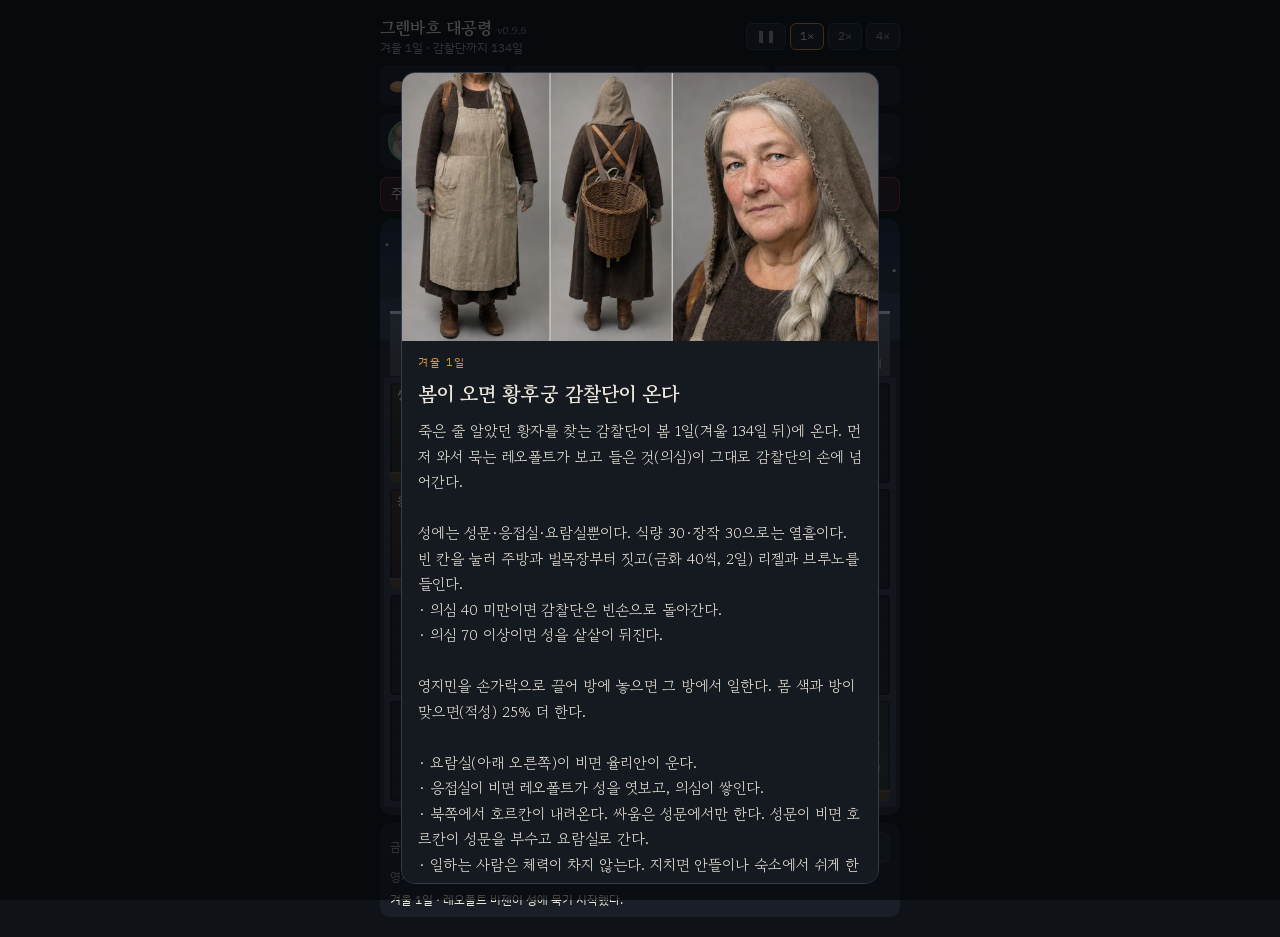
==== commit ff11242f: "v0.9.6: 시작 방 3개·습격 곡선·무기 수리 삭제·상인 지갑·레벨 상한 삭제 Co-Authored-By: Claude Fable 5.1 <noreply@anthropic.co" ====
--- a/index.html
+++ b/index.html
@@ -1,7 +1,7 @@
 <!doctype html>
 <meta charset="utf-8">
 <meta name="viewport" content="width=device-width,initial-scale=1,viewport-fit=cover">
-<title>그렌바흐 대공령 v0.9.5</title>
+<title>그렌바흐 대공령 v0.9.6</title>
 <link rel="preconnect" href="https://fonts.googleapis.com">
 <link rel="preconnect" href="https://fonts.gstatic.com" crossorigin>
 <link rel="stylesheet" href="https://fonts.googleapis.com/css2?family=Gowun+Batang:wght@400;700&family=IBM+Plex+Sans+KR:wght@400;500;600&display=swap">
@@ -171,7 +171,7 @@
 </style>
 
 <div class="app">
-  <div class="top"><div><h1>그렌바흐 대공령 <small class="ver">v0.9.5</small></h1><div class="date" id="date"></div></div><div class="speed" id="speed"></div></div>
+  <div class="top"><div><h1>그렌바흐 대공령 <small class="ver">v0.9.6</small></h1><div class="date" id="date"></div></div><div class="speed" id="speed"></div></div>
   <div class="res" id="res"></div>
   <div class="crib" id="crib"></div>
   <div id="banner"></div>
@@ -214,7 +214,7 @@
     say('레오폴트 비젠이 성에 묵기 시작했다.');
     buildCastle();
     event({ img: 'media/ottilie.webp', eyebrow: '겨울 1일', title: '봄이 오면 황후궁 감찰단이 온다', text:
-      '죽은 줄 알았던 황자를 찾는 감찰단이 봄 1일(겨울 134일 뒤)에 온다. 먼저 와서 묵는 레오폴트가 보고 들은 것(의심)이 그대로 감찰단의 손에 넘어간다.\n· 의심 40 미만이면 감찰단은 빈손으로 돌아간다.\n· 의심 70 이상이면 성을 샅샅이 뒤진다.\n\n영지민을 손가락으로 끌어 방에 놓으면 그 방에서 일한다. 몸 색과 방이 맞으면(적성) 25% 더 한다.\n\n· 요람실(아래 오른쪽)이 비면 율리안이 운다.\n· 응접실이 비면 레오폴트가 성을 엿보고, 의심이 쌓인다.\n· 북쪽에서 호르칸이 내려온다. 싸움은 성문에서만 한다. 성문이 비면 호르칸이 성문을 부수고 요람실로 간다.\n· 일하는 사람은 체력이 차지 않는다. 지치면 안뜰이나 숙소에서 쉬게 한다. 쓰러진 채 굶으면 죽는다.\n· 겨울은 추위 2. 장작이 하루 2씩 든다. 눈보라면 4.\n· 빈 칸을 누르면 2일에 걸쳐 방을 짓고, 지은 방을 누르면 3일에 걸쳐 올린다. 대장간에서 무기를 벼려 성문 무기고에 둔다.\n\n율리안을 빼앗기면 끝이다.',
+      '죽은 줄 알았던 황자를 찾는 감찰단이 봄 1일(겨울 134일 뒤)에 온다. 먼저 와서 묵는 레오폴트가 보고 들은 것(의심)이 그대로 감찰단의 손에 넘어간다.\n\n성에는 성문·응접실·요람실뿐이다. 식량 30·장작 30으로는 열흘이다. 빈 칸을 눌러 주방과 벌목장부터 짓고(금화 40씩, 2일) 리젤과 브루노를 들인다.\n· 의심 40 미만이면 감찰단은 빈손으로 돌아간다.\n· 의심 70 이상이면 성을 샅샅이 뒤진다.\n\n영지민을 손가락으로 끌어 방에 놓으면 그 방에서 일한다. 몸 색과 방이 맞으면(적성) 25% 더 한다.\n\n· 요람실(아래 오른쪽)이 비면 율리안이 운다.\n· 응접실이 비면 레오폴트가 성을 엿보고, 의심이 쌓인다.\n· 북쪽에서 호르칸이 내려온다. 싸움은 성문에서만 한다. 성문이 비면 호르칸이 성문을 부수고 요람실로 간다.\n· 일하는 사람은 체력이 차지 않는다. 지치면 안뜰이나 숙소에서 쉬게 한다. 쓰러진 채 굶으면 죽는다.\n· 겨울은 추위 2. 장작이 하루 2씩 든다. 눈보라면 4.\n· 빈 칸을 누르면 2일에 걸쳐 방을 짓고, 지은 방을 누르면 3일에 걸쳐 올린다. 대장간에서 무기를 벼려 성문 무기고에 둔다.\n\n율리안을 빼앗기면 끝이다.',
       choices: [{ label: '성으로 들어간다' }] });
     start();
   }
@@ -247,7 +247,8 @@
   const COLD = () => B.coldWinter + (G.day < G.blizzardUntil ? B.blizzardCold : 0);
   const need = L => B.xpBase * Math.pow(L, B.xpExp);
   function levelUp(f) {
-    while (f.level < 5 && f.xp >= need(f.level)) { f.xp -= need(f.level); f.level++; const k = best(f); f[k] = Math.min(10, f[k] + 1); f.hp = Math.min(maxHp(f), f.hp + B.hpPerLv); say(`${f.name}이(가) Lv${f.level}이 되었다. ${STAT[k]} +1`); }
+    while (f.xp >= need(f.level)) { // 레벨 상한 없음. 주능력치는 10에서 멈추고 그 뒤로는 최대 체력만 는다
+      f.xp -= need(f.level); f.level++; const k = best(f); f[k] = Math.min(10, f[k] + 1); f.hp = Math.min(maxHp(f), f.hp + B.hpPerLv); say(`${f.name}이(가) Lv${f.level}이 되었다. ${STAT[k]} +1`); }
   }
   function die(f) {
     G.folk = G.folk.filter(x => x !== f); G.graveyard.push(f);
@@ -300,7 +301,7 @@
     for (const s of Object.keys(G.building)) if (G.building[s] <= G.day) { delete G.building[s]; say(`${R[typeOf(s)].name}을(를) 다 지었다.`); buildCastle(); }
     for (const s of Object.keys(G.upgrading)) if (G.upgrading[s].doneDay <= G.day) { G.levels[s] = G.upgrading[s].to; say(`${R[typeOf(s)].name}이(가) Lv${G.levels[s]}이 되었다.`); delete G.upgrading[s]; }
     if (G.crafting && G.crafting.doneDay <= G.day) { const w = K.weapons.find(x => x.id === G.crafting.weapon); G.armory.push({ id: w.id, dur: B.durability }); say(`대장간에서 ${w.name}을(를) 벼렸다. 성문 무기고에 두었다.`); pop(G.crafting.slot, w.name, 'var(--gold)'); G.crafting = null; }
-    if (K.merchant.days.includes(G.day)) { G.merchant = { until: G.day + 1 }; say('소금 장수가 안뜰에 왔다. 내일 떠난다.'); }
+    if (K.merchant.days.includes(G.day)) { G.merchant = { until: G.day + 1, gold: K.merchant.purse }; say(`소금 장수가 안뜰에 왔다. 지갑에 금화 ${K.merchant.purse}. 내일 떠난다.`); }
     else if (G.merchant && G.day >= G.merchant.until) { G.merchant = null; say('소금 장수가 떠났다.'); }
     const cold = COLD();
     for (const f of [...G.folk]) {
@@ -445,24 +446,17 @@
     G.crafting = { slot, weapon: wid, wid: smith.id, doneDay: G.day + 1 };
     say(`${smith.name}이(가) ${w.name}을(를) 벼리기 시작했다. 내일 완성`); return null;
   }
-  function repair(slot, idx) {
-    const a = G.armory[idx]; if (!a?.broken) return '고칠 것이 없다.';
-    const w = K.weapons.find(x => x.id === a.id), gold = Math.ceil(w.power * B.weaponGoldPerP / 2), wood = Math.ceil(B.weaponWood / 2);
-    if (!working(slot).length) return '대장간에 일꾼이 없다.';
-    if (G.res.gold < gold || G.res.wood < wood) return '금화나 장작이 모자란다.';
-    G.res.gold -= gold; G.res.wood -= wood; a.broken = false; a.dur = B.durability; say(`${w.name}을(를) 고쳤다.`); return null;
-  }
   // 무기고(성문 3자리)에서 들거나 내려놓는다 — 인벤토리 화면 대신 자리 수로 묶는다
   function equip(fid, idx) {
     const f = G.folk.find(x => x.id === fid); if (!f) return;
     if (idx < 0) { if (!f.weapon) return; if (G.armory.length >= ARMORY_CAP) return note('무기고가 찼다.'); G.armory.push(f.weapon); f.weapon = null; return note(`${f.name}이(가) 무기를 내려놓았다.`); }
-    const w = G.armory[idx]; if (!w || w.broken) return;
+    const w = G.armory[idx]; if (!w) return;
     G.armory.splice(idx, 1); if (f.weapon) G.armory.push(f.weapon); f.weapon = w;
     note(`${f.name}이(가) ${wname(w)}을(를) 들었다. 성문 방어 +${K.weapons.find(x => x.id === w.id).power}`);
   }
   // 무기는 습격 한 번에 내구도 1씩 닳는다 — 닳지 않으면 한 번 만든 무기가 영원해서 대장간이 다시 필요 없었다
   function wearWeapons(ids) {
-    for (const id of ids) { const f = G.folk.find(x => x.id === id); if (!f?.weapon) continue; f.weapon.dur--; if (f.weapon.dur <= 0) { const n = wname(f.weapon); G.armory.push({ id: f.weapon.id, dur: 0, broken: true }); f.weapon = null; say(`${f.name}의 ${n}이(가) 부서졌다. 대장간에서 고칠 수 있다.`); } }
+    for (const id of ids) { const f = G.folk.find(x => x.id === id); if (!f?.weapon) continue; f.weapon.dur--; if (f.weapon.dur <= 0) { const n = wname(f.weapon); f.weapon = null; say(`${f.name}의 ${n}이(가) 부서져 못 쓰게 됐다. 대장간에서 새로 벼려야 한다.`); } }
   }
 
   // ═════════ 상인 ═════════
@@ -472,9 +466,10 @@
     const q = K.merchant.qty, nm = { food: '식량', wood: '장작' };
     const rows = ['food', 'wood'].flatMap(res => [
       { label: `${nm[res]} ${q}을 산다 · 금화 ${price(res, q, true)}`, sub: `기준가 ${Math.round(q / B.vGold * (res === 'wood' && COLD() >= 2 ? 2 : 1))} × ${B.mBuy}`, disabled: () => G.res.gold < price(res, q, true), fn: () => { G.res.gold -= price(res, q, true); G.res[res] += q; say(`상인에게서 ${nm[res]} ${q}을 샀다. 금화 −${price(res, q, true)}`); } },
-      { label: `${nm[res]} ${q}을 판다 · 금화 ${price(res, q, false)}`, sub: `기준가 × ${B.mSell}`, disabled: () => G.res[res] < q, fn: () => { G.res.gold += price(res, q, false); G.res[res] -= q; say(`상인에게 ${nm[res]} ${q}을 팔았다. 금화 +${price(res, q, false)}`); } },
+      // 상인의 지갑이 비면 더 못 판다 — 무제한이면 재고를 다 금화로 바꿔 버린다
+      { label: `${nm[res]} ${q}을 판다 · 금화 ${price(res, q, false)}`, sub: `기준가 × ${B.mSell} · 상인 지갑 금화 ${G.merchant.gold}`, disabled: () => G.res[res] < q || G.merchant.gold < price(res, q, false), fn: () => { G.res.gold += price(res, q, false); G.merchant.gold -= price(res, q, false); G.res[res] -= q; say(`상인에게 ${nm[res]} ${q}을 팔았다. 금화 +${price(res, q, false)}`); } },
     ]);
-    event({ eyebrow: '안뜰의 상인', title: '소금 장수', text: `"북부 값은 북부 값이지요." 살 때는 기준가의 ${B.mBuy}배, 팔 때는 ${B.mSell}배다. 겨울에는 장작이 두 배다. 내일 떠난다.\n\n지금 금화 ${Math.floor(G.res.gold)} · 식량 ${Math.floor(G.res.food)} · 장작 ${Math.floor(G.res.wood)}`, choices: [...rows, { label: '보낸다' }] });
+    event({ eyebrow: '안뜰의 상인', title: '소금 장수', text: `"북부 값은 북부 값이지요." 살 때는 기준가의 ${B.mBuy}배, 팔 때는 ${B.mSell}배다. 겨울에는 장작이 두 배다. 지갑에 든 금화 ${G.merchant.gold}까지만 사 간다. 내일 떠난다.\n\n지금 금화 ${Math.floor(G.res.gold)} · 식량 ${Math.floor(G.res.food)} · 장작 ${Math.floor(G.res.wood)}`, choices: [...rows, { label: '보낸다' }] });
   }
 
   // 병영 사람은 습격 때 성문으로 나가 함께 싸운다
@@ -822,11 +817,10 @@
     else choices.push({ label: '최고 레벨이다', disabled: () => true });
     let text = `${r.desc}\n\n업그레이드: ${UP_TEXT[t] || ''}`;
     if (t === 'forge' && !G.building[slot]) {
-      text += `\n\n무기 제작: 금화 = 위력 × ${B.weaponGoldPerP}, 장작 ${B.weaponWood}. 가장 솜씨 좋은 일꾼이 하루를 쓴다. 완성되면 성문 무기고(${ARMORY_CAP}자리)에 둔다. 내구도는 습격 ${B.durability}회.${G.crafting ? `\n지금 ${wname({ id: G.crafting.weapon })} 제작 중 (내일 완성)` : ''}`;
+      text += `\n\n무기 제작: 금화 = 위력 × ${B.weaponGoldPerP}, 장작 ${B.weaponWood}. 가장 솜씨 좋은 일꾼이 하루를 쓴다. 완성되면 성문 무기고(${ARMORY_CAP}자리)에 둔다. 내구도는 습격 ${B.durability}회 — 다 닳으면 부서져 사라진다.${G.crafting ? `\n지금 ${wname({ id: G.crafting.weapon })} 제작 중 (내일 완성)` : ''}`;
       K.weapons.forEach(w => choices.push({ label: `${w.name} 제작 · 성문 방어 +${w.power}`, sub: `금화 ${w.power * B.weaponGoldPerP} · 장작 ${B.weaponWood} · 일꾼 하루${craftErr(slot, w.id) ? ' — ' + craftErr(slot, w.id) : ''}`, disabled: () => !!craftErr(slot, w.id), fn: () => { const e = craft(slot, w.id); if (e) note(e); } }));
-      G.armory.forEach((a, i) => { if (a.broken) { const w = K.weapons.find(x => x.id === a.id); choices.push({ label: `${w.name} 수리`, sub: `금화 ${Math.ceil(w.power * B.weaponGoldPerP / 2)} · 장작 ${Math.ceil(B.weaponWood / 2)}`, fn: () => { const e = repair(slot, i); if (e) note(e); } }); } });
-    }
-    if (t === 'gate') text += `\n\n무기고 (${G.armory.length}/${ARMORY_CAP}): ${G.armory.map(a => `${wname(a)}${a.broken ? '(부서짐)' : ` 내구 ${a.dur}/${B.durability}`}`).join(', ') || '비어 있음'}\n들고 있는 사람: ${G.folk.filter(f => f.weapon).map(f => `${f.name} ${wname(f.weapon)}`).join(', ') || '없음'}\n사람을 누른 뒤 아래 패널에서 무기를 들린다.`;
+    }
+    if (t === 'gate') text += `\n\n무기고 (${G.armory.length}/${ARMORY_CAP}): ${G.armory.map(a => `${wname(a)} 내구 ${a.dur}/${B.durability}`).join(', ') || '비어 있음'}\n들고 있는 사람: ${G.folk.filter(f => f.weapon).map(f => `${f.name} ${wname(f.weapon)}`).join(', ') || '없음'}\n사람을 누른 뒤 아래 패널에서 무기를 들린다.`;
     choices.push({ label: '닫는다' });
     event({ eyebrow: `${r.name} · Lv${lv}`, title: r.name, text, choices });
   }
@@ -874,6 +868,7 @@
       <div class="meter m-sus ${G.sus >= SUS_SEARCH ? 'warn' : ''}">의심 ${Math.round(G.sus)} <small>${G.sus < SUS_CLEAN ? '감찰 통과' : G.sus < SUS_SEARCH ? '레오폴트가 남음' : `수색 · 숨기기 ${hideScore()}`}</small><div class="t"><i style="width:${G.sus}%"></i><b class="goal" style="left:40%"></b><b class="goal" style="left:70%"></b></div></div>`;
     $('banner').innerHTML = G.raid ? `<div class="banner">${esc(G.raid.name)} 습격 중! 전투력 ${G.raid.F} vs 방어 ${Math.round(defense())}. 힘센 영지민을 성문으로. 성문 버팀 ${Math.ceil(G.raid.gateHp)}/${gateHold()} — 무너질 때 호르칸 체력이 ${HIDE_MAX}을 넘으면 요람실이 털린다</div>`
       : K.totalDays - G.day <= 10 ? `<div class="banner">감찰단 ${K.totalDays - G.day}일 뒤 — 지금 의심 ${Math.round(G.sus)}: ${G.sus < SUS_CLEAN ? '이대로면 빈손으로 돌아간다' : G.sus < SUS_SEARCH ? '돌아가지만 레오폴트가 남는다 (40 미만이면 깨끗하게 끝난다)' : `성을 뒤진다 — 숨기기 ${hideScore()}가 의심보다 커야 한다`}</div>`
+      : !slotOf('kitchen') || !slotOf('lumber') ? `<div class="banner">${!slotOf('kitchen') ? '주방' : '벌목장'}이 없다 — 빈 칸을 눌러 짓는다 (금화 40 · 2일). 식량 ${daysLeft(G.res.food, daily().food) < Infinity ? daysLeft(G.res.food, daily().food) + '일' : '충분'} · 장작 ${daysLeft(G.res.wood, daily().wood) < Infinity ? daysLeft(G.res.wood, daily().wood) + '일' : '충분'} 뒤 바닥</div>`
       : G.res.food <= 0 ? `<div class="banner">식량이 바닥났다. 영지민이 굶주려 쓰러진다 — 주방에 솜씨 좋은 사람을.</div>`
       : nextRaid && nextRaid.day - G.day <= 3 ? `<div class="banner">경보: ${esc(nextRaid.name)} ${nextRaid.day - G.day}일 뒤. 성문(왼쪽 위)에 힘센 영지민을.</div>`
       : G.day < G.blizzardUntil ? `<div class="banner cold">눈보라 — 추위 ${COLD()}, 장작 하루 ${woodUse()} (${G.blizzardUntil - G.day}일)</div>`
@@ -888,7 +883,7 @@
     $('panel').innerHTML = selF
       ? `<div class="who"><b>${esc(selF.name)} <span style="font-weight:400;color:var(--muted);font-size:12px">${esc(selF.role)} · Lv${selF.level}</span></b><button class="btn" id="toYard">안뜰로</button></div>
          <div class="stats3"><span>힘 <b>${Math.round(selF.str)}</b></span><span>솜씨 <b>${Math.round(selF.dex)}</b></span><span>마음 <b>${Math.round(selF.heart)}</b></span><span>체력 <b>${Math.round(selF.hp)}/${maxHp(selF)}</b></span><span>XP <b>${Math.floor(selF.xp)}/${selF.level < 5 ? need(selF.level) : '—'}</b></span>${selF.hero ? `<span>통솔 <b>${selF.lead}</b></span><span>지략 <b>${selF.wit}</b></span>` : ''}</div>
-         <div class="who"><span class="hint">무기: ${selF.weapon ? `${wname(selF.weapon)} (내구 ${selF.weapon.dur}/${B.durability})` : '없음'}</span><span>${G.armory.map((a, i) => a.broken ? '' : `<button class="btn" data-eq="${i}">${wname(a)} 들기</button>`).join('')}${selF.weapon ? '<button class="btn" data-eq="-1">내려놓기</button>' : ''}</span></div>
+         <div class="who"><span class="hint">무기: ${selF.weapon ? `${wname(selF.weapon)} (내구 ${selF.weapon.dur}/${B.durability})` : '없음'}</span><span>${G.armory.map((a, i) => `<button class="btn" data-eq="${i}">${wname(a)} 들기</button>`).join('')}${selF.weapon ? '<button class="btn" data-eq="-1">내려놓기</button>' : ''}</span></div>
          <p class="hint">${selF.hurt ? `부상 — ${selF.hurt}일 뒤 회복` : '빛나는 방을 누르면 그 방에서 일한다. 끌어다 놓아도 된다.'}</p>`
       : `<p class="hint">${fresh ? esc(fresh) : '영지민을 끌어다 방에 놓는다. 몸 색 = 잘하는 일 — <span style="color:#E0913E">주황 힘</span> · <span style="color:#DDB95E">노랑 솜씨</span> · <span style="color:#63B585">초록 마음</span>'}</p>`;
     if (!selF) $('panel').insertAdjacentHTML('afterbegin', `<div class="who"><span class="hint">${G.expeditions.length ? `정찰 중 ${G.expeditions.map(e => `${K.scouts.find(d => d.id === e.dest).name} ${e.back - G.day}일`).join(' · ')}` : '금화가 모자라면 정찰을 보낸다.'}</span><button class="btn" id="scoutBtn">정찰 보내기</button></div>`);
@@ -916,7 +911,7 @@
   }
   addEventListener('resize', () => { if (G) buildCastle(); });
   // 브라우저 검수용 손잡이
-  window.__keep09 = { get G() { return G; }, upCost, lvOf, startRaid, raidTick, assign, buildCastle, dayTick, sendScouts, scoutQuote, daily, popCap, newGame, craft, equip, repair, merchantSheet, defense, need, COLD, maxHp, get showing() { return showing; } };
+  window.__keep09 = { get G() { return G; }, upCost, lvOf, startRaid, raidTick, assign, buildCastle, dayTick, sendScouts, scoutQuote, daily, popCap, newGame, craft, equip, merchantSheet, defense, need, COLD, maxHp, get showing() { return showing; } };
   newGame(); renderHud(); requestAnimationFrame(frame);
 })();
 </script>
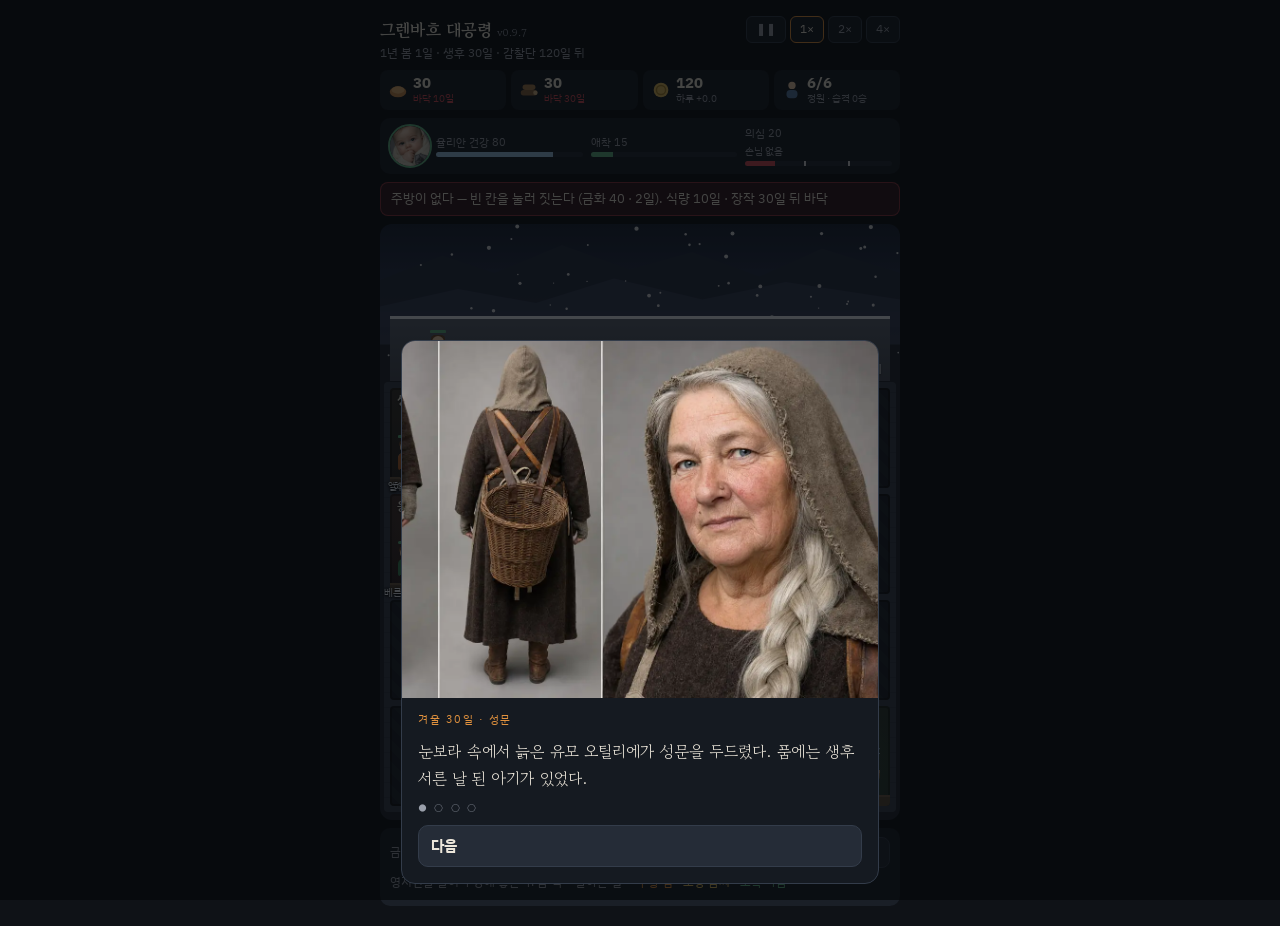
==== commit 45cd4287: "v0.9.7: 1년 달력·컷씬·튜토리얼·감찰 반복·레오폴트 하루 상태 Co-Authored-By: Claude Fable 5.1 <noreply@anthropic.com> Clau" ====
--- a/index.html
+++ b/index.html
@@ -1,7 +1,7 @@
 <!doctype html>
 <meta charset="utf-8">
 <meta name="viewport" content="width=device-width,initial-scale=1,viewport-fit=cover">
-<title>그렌바흐 대공령 v0.9.6</title>
+<title>그렌바흐 대공령 v0.9.7</title>
 <link rel="preconnect" href="https://fonts.googleapis.com">
 <link rel="preconnect" href="https://fonts.gstatic.com" crossorigin>
 <link rel="stylesheet" href="https://fonts.googleapis.com/css2?family=Gowun+Batang:wght@400;700&family=IBM+Plex+Sans+KR:wght@400;500;600&display=swap">
@@ -23,7 +23,8 @@
 
   .top { min-width: 0; display: flex; justify-content: space-between; align-items: center; gap: 8px; }
   .top h1 { font-family: var(--serif); font-size: 17px; margin: 0; }
-  .date { font-size: 12px; color: var(--muted); font-variant-numeric: tabular-nums; }
+  /* 속도 버튼 옆에 두면 390px에서 두 줄로 접혀 제목 아래 한 줄로 뺐다 */
+  .date { font-size: 12px; color: var(--muted); font-variant-numeric: tabular-nums; margin-top: -6px; white-space: nowrap; overflow: hidden; text-overflow: ellipsis; }
   .speed { display: flex; gap: 4px; }
   .speed button { background: var(--stone); border: 1px solid var(--line); border-radius: 6px; padding: 4px 9px; font-size: 12px; color: var(--muted); }
   .speed button.on { color: var(--text); border-color: var(--ember); }
@@ -127,6 +128,7 @@
   .pick { display: flex; gap: 8px; align-items: center; font-size: 13px; padding: 6px 8px; background: var(--stone-2); border-radius: 8px; }
   .fig .eye.cand { background: var(--ember); color: #1A1410; }
   .fig.cand, .fig.merch { cursor: pointer; }
+  .fig .eye.calm { background: #4A5568; }
   .fig .eye.merch { background: #6B5A8E; color: #fff; }
   .room.constructing .light, .room.constructing .dec, .room.constructing .anvil, .room.constructing .dummy { opacity: .35; }
   .opt .q { white-space: pre-line; }
@@ -168,16 +170,36 @@
   .buildgrid { display: grid; grid-template-columns: 1fr 1fr; gap: 8px; }
   .buildgrid .opt { grid-template-rows: 46px auto auto; padding: 8px; }
   .buildgrid .mini { position: relative; border-radius: 4px; overflow: hidden; }
+  /* 컷씬: 이야기 목소리만 — 화자 · 본문 · 쪽 점 · 버튼 하나 */
+  .sheet.scene p { font-size: 16px; }
+  /* 캐릭터 시트(3분할)는 오른쪽 끝이 초상이라 4:3으로 오른쪽을 잘라 보인다 */
+  .sheet.scene .pic { aspect-ratio: 4 / 3; object-fit: cover; object-position: 100% 30%; }
+  .sheet .dots { font-size: 9px; letter-spacing: .3em; color: var(--muted); }
+  /* 튜토리얼: 모달이 아니라 화면 아래에 붙는 안내 줄. 성을 보면서 따라 하게 한다 */
+  #tut { position: fixed; left: 0; right: 0; bottom: 0; z-index: 15; padding: 10px 12px calc(env(safe-area-inset-bottom, 0px) + 10px); background: rgba(15,18,23,.96); border-top: 1px solid var(--line); }
+  #tut .in { max-width: 500px; margin: 0 auto; display: grid; grid-template-columns: 68px minmax(0, 1fr); gap: 8px; align-items: start; }
+  #tut .tfig { position: relative; height: 64px; }
+  #tut .fig { left: 50%; top: 2px; transform: scale(1.4); transform-origin: top center; cursor: default; }
+  #tut .tsay { font-family: var(--serif); font-size: 14.5px; line-height: 1.55; margin: 0; }
+  #tut .tsys { font-size: 12px; color: var(--muted); margin: 3px 0 0; }
+  #tut .tact { display: flex; gap: 10px; align-items: center; justify-content: flex-end; margin-top: 6px; }
+  #tut .tskip { background: none; border: 0; padding: 4px 2px; font-size: 11.5px; color: var(--muted); text-decoration: underline; }
+  body.tutoring .app { padding-bottom: 170px; }
+  .tut-hl { outline: 2px solid var(--gold); outline-offset: -2px; animation: tutPulse 0.9s ease-in-out infinite alternate; }
+  .fig.tut-hl { outline-offset: 2px; border-radius: 4px; }
+  @keyframes tutPulse { from { outline-color: rgba(221,185,94,.35); } to { outline-color: rgba(221,185,94,1); } }
 </style>
 
 <div class="app">
-  <div class="top"><div><h1>그렌바흐 대공령 <small class="ver">v0.9.6</small></h1><div class="date" id="date"></div></div><div class="speed" id="speed"></div></div>
+  <div class="top"><div><h1>그렌바흐 대공령 <small class="ver">v0.9.7</small></h1></div><div class="speed" id="speed"></div></div>
+  <div class="date" id="date"></div>
   <div class="res" id="res"></div>
   <div class="crib" id="crib"></div>
   <div id="banner"></div>
   <div class="world" id="world"><div class="mount"></div><div class="mount b"></div><canvas class="snow" id="snow"></canvas></div>
   <div class="panel" id="panel"></div>
 </div>
+<div id="tut" hidden></div>
 <div id="modal"></div>
 
 <script src="data.js"></script>
@@ -192,10 +214,6 @@
   const BODY = { str: '#B5652E', dex: '#B89A3E', heart: '#3F8A5E' };
   const clamp = (v, lo = 0, hi = 100) => Math.max(lo, Math.min(hi, v));
   const esc = s => String(s).replace(/[&<>"]/g, c => ({ '&': '&amp;', '<': '&lt;', '>': '&gt;', '"': '&quot;' }[c]));
-  const store = {
-    get(k, d) { try { const v = localStorage.getItem(k); return v == null ? d : JSON.parse(v); } catch { return d; } },
-    set(k, v) { try { localStorage.setItem(k, JSON.stringify(v)); } catch {} },
-  };
   let G, loop = null, raidLoop = null, acc = 0, last = 0, queue = [], showing = false;
   let geo = null; // 방 좌표
   const figs = new Map(); // folk id → {el, x, tx, wait}
@@ -209,13 +227,16 @@
       julian: { health: 80, bond: 15 }, sus: 20, speed: 1, sel: null, raid: null, raidsWon: 0,
       ms: 0, absentUntil: -1, blizzardUntil: -1, log: [], over: null, refugeeIdx: 0, captiveIdx: 0,
       expeditions: [], candidates: [], wandererIdx: 0, levels: {}, building: {}, upgrading: {}, armory: [], crafting: null, merchant: null, graveyard: [],
+      leoHere: false, leoState: 'parlor', leoReturnDay: -1, berk: false, berkDone: false, tut: null,
     };
     figs.forEach(f => f.el.remove()); figs.clear();
-    say('레오폴트 비젠이 성에 묵기 시작했다.');
-    buildCastle();
-    event({ img: 'media/ottilie.webp', eyebrow: '겨울 1일', title: '봄이 오면 황후궁 감찰단이 온다', text:
-      '죽은 줄 알았던 황자를 찾는 감찰단이 봄 1일(겨울 134일 뒤)에 온다. 먼저 와서 묵는 레오폴트가 보고 들은 것(의심)이 그대로 감찰단의 손에 넘어간다.\n\n성에는 성문·응접실·요람실뿐이다. 식량 30·장작 30으로는 열흘이다. 빈 칸을 눌러 주방과 벌목장부터 짓고(금화 40씩, 2일) 리젤과 브루노를 들인다.\n· 의심 40 미만이면 감찰단은 빈손으로 돌아간다.\n· 의심 70 이상이면 성을 샅샅이 뒤진다.\n\n영지민을 손가락으로 끌어 방에 놓으면 그 방에서 일한다. 몸 색과 방이 맞으면(적성) 25% 더 한다.\n\n· 요람실(아래 오른쪽)이 비면 율리안이 운다.\n· 응접실이 비면 레오폴트가 성을 엿보고, 의심이 쌓인다.\n· 북쪽에서 호르칸이 내려온다. 싸움은 성문에서만 한다. 성문이 비면 호르칸이 성문을 부수고 요람실로 간다.\n· 일하는 사람은 체력이 차지 않는다. 지치면 안뜰이나 숙소에서 쉬게 한다. 쓰러진 채 굶으면 죽는다.\n· 겨울은 추위 2. 장작이 하루 2씩 든다. 눈보라면 4.\n· 빈 칸을 누르면 2일에 걸쳐 방을 짓고, 지은 방을 누르면 3일에 걸쳐 올린다. 대장간에서 무기를 벼려 성문 무기고에 둔다.\n\n율리안을 빼앗기면 끝이다.',
-      choices: [{ label: '성으로 들어간다' }] });
+    buildCastle(); renderTut();
+    scene([
+      { img: 'media/ottilie.webp', who: '겨울 30일 · 성문', text: '눈보라 속에서 늙은 유모 오틸리에가 성문을 두드렸다. 품에는 생후 서른 날 된 아기가 있었다.' },
+      { img: 'media/julian.webp', who: '오틸리에', text: '"리셀라 님이 가시며 맡기셨습니다, 마님. 이름은 율리안, 겨울 첫날에 났습니다."' },
+      { img: 'media/eleanor.webp', who: '엘레노어', text: '"수도는 황자가 죽었다고 하겠지. 황후궁이 믿지 않으면 사람을 보낼 거고." 오틸리에는 그날 밤 추위를 이기지 못했다.' },
+      { who: '봄 1일 · 베른하르트', text: '"각하, 아이는 요한나가 젖을 물렸습니다. 성은… 보시는 대로입니다."' },
+    ], [{ label: '성을 둘러본다', fn: startTut }]);
     start();
   }
   const slots = () => Object.keys(G.rooms);
@@ -233,7 +254,11 @@
   const eleanor = () => G.folk.find(f => f.hero);
   const away = () => G.day < G.absentUntil;
   // 달력 대신 계절과 날 수로 센다 — 11월~3월 달력으로는 얼마나 남았는지 감이 오지 않았다
-  const dateOf = d => d < K.totalDays ? `겨울 ${d + 1}일` : `봄 ${d - K.totalDays + 1}일`;
+  // 해는 끝나지 않고 이어진다. 일정(상인·습격·눈보라·감찰)은 해 안의 날(doy)로 반복한다
+  const yearOf = d => Math.floor(d / K.totalDays) + 1;
+  const doy = () => G.day % K.totalDays;
+  const dateOf = d => `${yearOf(d)}년 ${K.seasons[Math.floor((d % K.totalDays) / K.seasonDays)]} ${d % K.seasonDays + 1}일`;
+  const raidF = r => Math.round(r.n * r.h * (1 + B.raidYearMult * (yearOf(G.day) - 1)));
   const say = t => { G.log.unshift(`${dateOf(G.day)} · ${t}`); G.log.length = Math.min(G.log.length, 20); };
   const sum = (arr, k) => arr.reduce((s, f) => s + f[k], 0);
   const best = f => ['str', 'dex', 'heart'].sort((a, b) => f[b] - f[a])[0];
@@ -243,8 +268,8 @@
   const apt = (f, t) => R[t]?.stat && best(f) === R[t].stat ? B.aptitude : 1;
   const eff = (f, slot) => f[R[typeOf(slot)].stat] * apt(f, typeOf(slot));
   const sumEff = (list, slot) => list.reduce((a, f) => a + eff(f, slot), 0);
-  // 추위: 겨울 기본 2, 눈보라 +2. 장작 소비·정찰 부상·장작이 없을 때의 피해가 모두 이 수치에서 나온다
-  const COLD = () => B.coldWinter + (G.day < G.blizzardUntil ? B.blizzardCold : 0);
+  // 추위: 계절 기본(봄 1 · 여름 0 · 가을 1 · 겨울 2) + 눈보라 2. 장작 소비·정찰 부상·장작이 없을 때의 피해가 모두 이 수치에서 나온다
+  const COLD = () => K.coldBySeason[Math.floor(G.day / K.seasonDays) % 4] + (G.day < G.blizzardUntil ? B.blizzardCold : 0);
   const need = L => B.xpBase * Math.pow(L, B.xpExp);
   function levelUp(f) {
     while (f.xp >= need(f.level)) { // 레벨 상한 없음. 주능력치는 10에서 멈추고 그 뒤로는 최대 체력만 는다
@@ -275,8 +300,8 @@
     const care = working(slotOf('nursery')), parlor = working(slotOf('parlor'));
     return {
       food: tot('food') - eats(), wood: tot('wood') - woodUse(), gold: tot('gold'),
-      // 레오폴트는 엘레노어와 함께 수도에 가 있으니 그동안 의심이 쌓이지 않는다
-      sus: away() ? 0 : B.susBase - sumEff(parlor, slotOf('parlor')) * B.susParlor * firstMult('parlor'), bond: (sumEff(care, slotOf('nursery')) * 0.04 + (care.some(f => f.hero) ? 0.8 : 0)) * firstMult('nursery'), care,
+      // 의심은 레오폴트가 성에 온 뒤(봄 8일)부터 쌓인다. 엘레노어가 국경 성에 가 있어도 그는 성에 남아 계속 본다
+      sus: !G.leoHere ? 0 : B.susBase - sumEff(parlor, slotOf('parlor')) * B.susParlor * firstMult('parlor'), bond: (sumEff(care, slotOf('nursery')) * 0.04 + (care.some(f => f.hero) ? 0.8 : 0)) * firstMult('nursery'), care,
     };
   }
 
@@ -284,9 +309,10 @@
     clearInterval(loop); last = performance.now(); acc = 0;
     loop = setInterval(() => {
       const now = performance.now(), dt = now - last; last = now;
-      if (G.over || G.raid || showing || !G.speed) return;
+      tutCheck();
+      if (G.over || G.raid || showing || !G.speed || tutPaused()) return;
       acc += dt * G.speed;
-      while (acc >= DAY_MS && !G.over && !G.raid && !showing) { acc -= DAY_MS; dayTick(); }
+      while (acc >= DAY_MS && !G.over && !G.raid && !showing && !tutPaused()) { acc -= DAY_MS; dayTick(); }
     }, 100);
   }
   function dayTick() {
@@ -301,7 +327,7 @@
     for (const s of Object.keys(G.building)) if (G.building[s] <= G.day) { delete G.building[s]; say(`${R[typeOf(s)].name}을(를) 다 지었다.`); buildCastle(); }
     for (const s of Object.keys(G.upgrading)) if (G.upgrading[s].doneDay <= G.day) { G.levels[s] = G.upgrading[s].to; say(`${R[typeOf(s)].name}이(가) Lv${G.levels[s]}이 되었다.`); delete G.upgrading[s]; }
     if (G.crafting && G.crafting.doneDay <= G.day) { const w = K.weapons.find(x => x.id === G.crafting.weapon); G.armory.push({ id: w.id, dur: B.durability }); say(`대장간에서 ${w.name}을(를) 벼렸다. 성문 무기고에 두었다.`); pop(G.crafting.slot, w.name, 'var(--gold)'); G.crafting = null; }
-    if (K.merchant.days.includes(G.day)) { G.merchant = { until: G.day + 1, gold: K.merchant.purse }; say(`소금 장수가 안뜰에 왔다. 지갑에 금화 ${K.merchant.purse}. 내일 떠난다.`); }
+    if (K.merchant.days.includes(doy())) { G.merchant = { until: G.day + K.merchant.stay, gold: K.merchant.purse }; say(`소금 장수 도착 · 지갑 금화 ${K.merchant.purse} · ${K.merchant.stay}일 머문다`); }
     else if (G.merchant && G.day >= G.merchant.until) { G.merchant = null; say('소금 장수가 떠났다.'); }
     const cold = COLD();
     for (const f of [...G.folk]) {
@@ -323,26 +349,38 @@
     if (G.res.wood <= 0) say('장작이 떨어졌다. 성이 식어 간다.');
     j.health = clamp(j.health); j.bond = clamp(j.bond + d.bond);
     G.sus = clamp(G.sus + d.sus);
-    if (G.day === G.absentUntil) say('엘레노어와 레오폴트가 수도에서 돌아왔다.');
+    if (G.day === G.absentUntil) { const e = eleanor(); if (e) e.lead = Math.min(10, e.lead + 1); say('엘레노어가 국경 성에서 돌아왔다. 통솔 +1'); }
     if (j.health <= 0) return endGame('sick');
     if (G.sus >= 100) return endGame('taken');
     if (!G.folk.some(f => !f.hero)) return endGame('empty');
-    const m = K.milestones[G.ms]; if (m && j.bond >= m[0]) { G.ms++; event({ img: 'media/julian.webp', eyebrow: '성장 기록', title: m[1], text: m[2], choices: [{ label: '계속' }] }); }
-    for (const r of K.raids) { if (G.day === r.day - 3) say(`경보: ${r.name}(병력 ${r.n} × 힘 ${r.h} = 전투력 ${r.n * r.h})가 산맥을 넘었다. 사흘 뒤 도착.`); if (G.day === r.day) startRaid(r); }
-    if (K.refugeeDays.includes(G.day)) refugee();
+    const m = K.milestones[G.ms]; if (m && j.bond >= m[0]) { G.ms++; scene([{ img: 'media/julian.webp', who: `성장 기록 · ${m[1]}`, text: m[2] }]); }
+    for (const r of K.raids) { if (doy() === r.day - 3) say(`경보: ${r.name} · 전투력 ${raidF(r)} · 사흘 뒤 도착`); if (doy() === r.day) startRaid(r); }
+    if (K.refugeeDays.includes(doy())) refugee();
     returnScouts();
     story();
-    if (G.day >= K.totalDays && !G.over) finale();
+    if (doy() === 0 && G.day > 0 && !G.over) inspection();
+    rollLeo();
     renderHud();
   }
   function story() {
-    const d = G.day;
-    if (d === 5) event({ img: 'media/leopold.webp', eyebrow: '겨울 6일', title: '황후궁의 손님', text: '"봄에 감찰단이 오기 전까지 묵겠습니다, 각하. 이 성은 겨울에도 아이 울음이 들리는군요."\n\n레오폴트가 보고 들은 것이 의심으로 쌓이고, 봄 1일 감찰단에 넘어간다. 응접실에 마음이 따뜻한 영지민을 두면 그가 레오폴트의 시간을 붙잡아 둔다. 비워 두면 레오폴트가 성 안을 엿보러 다닌다.', choices: [{ label: '…' }] });
-    if (d === 27) event({ img: 'media/leopold.webp', eyebrow: '겨울 28일', title: '수도 추모 미사', text: '레오폴트가 동행을 청한다. 가면 의심은 풀리지만, 성에서 가장 강한 엘레노어가 열흘 동안 성을 비운다. 레오폴트도 함께 떠난다.', choices: [
-      { label: '간다', sub: '의심 −25 · 지략 +0.5 · 엘레노어 10일 부재 (그동안 레오폴트도 없음)', fn: () => { G.sus = clamp(G.sus - 25); eleanor().wit = Math.min(10, eleanor().wit + 0.5); G.absentUntil = G.day + 10; eleanor().room = null; say('엘레노어가 레오폴트와 함께 수도로 떠났다.'); } },
-      { label: '가지 않는다', sub: '의심 +15 · 지략 +0.5', fn: () => { G.sus = clamp(G.sus + 15); eleanor().wit = Math.min(10, eleanor().wit + 0.5); say('레오폴트가 수도로 서신을 보냈다.'); } },
-    ] });
-    if (d === 85) { G.blizzardUntil = d + 12; event({ img: 'media/stills/backdoor.jpg', eyebrow: '겨울 86일', title: '긴 눈보라', text: '열이틀 동안 눈보라가 몰아친다. 추위가 2에서 4가 되어 장작이 하루 4씩 들고, 정찰이 더 위험해진다.', choices: [{ label: '벌목장을 챙긴다' }] }); }
+    const d = doy();
+    // 레오폴트가 오기 전에는 의심이 움직이지 않는다 — 컷씬 버튼이 아니라 이 날 자체로 켠다(봇·검사가 dayTick만 불러도 같게)
+    if (G.day === 7) { G.leoHere = true; say('레오폴트 비젠이 성에 묵기 시작했다.'); scene([
+      { who: '베른하르트', text: '"각하, 황후궁에서 손님입니다. 레오폴트 비젠 경 — 이듬해 봄 감찰단이 올 때까지 묵겠답니다."' },
+      { who: '레오폴트', text: '"이 성은 아이 울음이 들리는군요, 각하." 그는 응접실 의자에 앉아 성 안을 둘러보았다.' },
+    ], [{ label: '맞이한다', sub: '지금부터 의심이 쌓인다 · 응접실 사람의 마음이 막는다' }]); }
+    if (G.day === G.leoReturnDay) { G.leoHere = true; say('레오폴트가 돌아왔다.'); }
+    if (d === 67) scene([
+      { who: '베른하르트', text: '"베르크 기사령에서 전갈입니다. 국경 성의 겨울 채비를 각하와 함께 보고 싶답니다."' },
+      { who: '엘레노어', text: '열이틀 길이었다. 레오폴트는 성에 남는다.' },
+    ], [
+      { label: '간다', sub: G.berkDone ? '엘레노어 12일 부재 · 돌아오면 통솔 +1 · 지략 +0.5' : '엘레노어 12일 부재 · 돌아오면 통솔 +1 · 겨울 1일에 베르크 기사 2명 합류', fn: () => { const e = eleanor(); G.absentUntil = G.day + 12; e.room = null; e.wit = Math.min(10, e.wit + 0.5); G.berk = true; say('엘레노어가 국경 성으로 떠났다. 12일 부재'); } },
+      { label: '가지 않는다', sub: '지략 +0.5 · 베르크와 소원해진다', fn: () => { const e = eleanor(); e.wit = Math.min(10, e.wit + 0.5); say('베르크 기사령에 거절 서신을 보냈다.'); } },
+    ]);
+    // 기사는 처음 간 해에 한 번만 온다
+    if (d === 90 && G.berk && !G.berkDone) { G.berkDone = true; K.knights.forEach((k, i) => G.folk.push(mkFolk(k, { id: 'k' + i }))); say('베르크 기사령에서 기사 둘이 왔다.'); }
+    if (d === K.blizzard.day) { G.blizzardUntil = G.day + K.blizzard.days; scene([{ who: '겨울 8일', text: '열이틀의 눈보라가 산맥을 넘어왔다.' }],
+      [{ label: '벌목장을 챙긴다', sub: `추위 ${COLD() - B.blizzardCold} → ${COLD()} · 장작 하루 ${woodUse()} · 정찰 부상 +${B.blizzardCold * 3}%p` }]); }
   }
   // 받으면 하루 식량 수지가 어떻게 바뀌는지 — "식량 0.5 추가"만으로는 늘어나는 게 소비인지 보상인지 알 수 없었다
   const eatNote = () => {
@@ -351,13 +389,15 @@
     return `식량 하루 ${fmt(f)} → ${fmt(f - 0.5)} (한 사람이 하루 0.5를 먹는다)${tail}`;
   };
   function refugee() {
-    if (G.refugeeIdx >= K.refugees.length) return;
-    const p = K.refugees[G.refugeeIdx++];
-    event({ eyebrow: dateOf(G.day), title: '성문 앞의 피난민', text: `${p.role} ${p.name}이(가) 성문을 두드린다.\n힘 ${p.str} · 솜씨 ${p.dex} · 마음 ${p.heart}${G.folk.length >= popCap() ? '\n\n정원이 찼다. 숙소를 지어야 받을 수 있다.' : ''}`, choices: [
+    // 1년째는 정해진 피난민 다섯, 그 뒤로는 정찰 후보와 같은 떠돌이 풀에서 순서대로(정찰이 먼저 데려간 사람은 건너뛴다)
+    const p = yearOf(G.day) === 1 ? K.refugees[G.refugeeIdx++] : G.wandererIdx < K.wanderers.length ? K.wanderers[G.wandererIdx++] : null;
+    if (!p) return;
+    event({ eyebrow: dateOf(G.day), title: '성문 앞의 피난민', text: `${p.role} ${p.name} · 힘 ${p.str} · 솜씨 ${p.dex} · 마음 ${p.heart}${FULL()}`, choices: [
       { label: '받아들인다', sub: eatNote(), disabled: () => G.folk.length >= popCap(), fn: () => { G.folk.push(mkFolk(p, { id: 'p' + G.day })); say(`${p.name}이(가) 영지민이 되었다.`); } },
       { label: '돌려보낸다' },
     ] });
   }
+  const FULL = () => G.folk.length >= popCap() ? '\n정원이 찼다 — 숙소가 필요하다' : '';
   const HIDE_MAX = 30; // 성문이 무너졌을 때 호르칸 체력이 이 값 이하여야 요람실에서 숨어 버틸 수 있다
   const GATE_HOLD = 30, GATE_BREAK = 3; // 성문 버팀 30을 1틱(0.9초)에 3씩 — 성문이 비고 약 9초면 부서진다
   // ═════════ 정찰 ═════════
@@ -395,7 +435,7 @@
     }
   }
   function candidateSheet(c) {
-    event({ eyebrow: '안뜰의 후보', title: `${c.role} ${c.name}`, text: `${c.line}\n힘 ${c.str} · 솜씨 ${c.dex} · 마음 ${c.heart}${G.folk.length >= popCap() ? '\n\n정원이 찼다. 숙소를 지어야 받을 수 있다.' : ''}`, choices: [
+    event({ eyebrow: '안뜰의 후보', title: `${c.role} ${c.name}`, text: `${c.line}\n힘 ${c.str} · 솜씨 ${c.dex} · 마음 ${c.heart}${FULL()}`, choices: [
       { label: '영지민으로 받는다', sub: `${eatNote()} · 정원 ${G.folk.length}/${popCap()}`, disabled: () => G.folk.length >= popCap(), fn: () => { G.candidates = G.candidates.filter(x => x !== c); G.folk.push(mkFolk(c)); say(`${c.name}이(가) 영지민이 되었다.`); } },
       { label: '돌려보낸다', fn: () => { G.candidates = G.candidates.filter(x => x !== c); say(`${c.name}이(가) 성을 떠났다.`); } },
       { label: '안뜰에서 더 기다리게 한다' },
@@ -469,7 +509,7 @@
       // 상인의 지갑이 비면 더 못 판다 — 무제한이면 재고를 다 금화로 바꿔 버린다
       { label: `${nm[res]} ${q}을 판다 · 금화 ${price(res, q, false)}`, sub: `기준가 × ${B.mSell} · 상인 지갑 금화 ${G.merchant.gold}`, disabled: () => G.res[res] < q || G.merchant.gold < price(res, q, false), fn: () => { G.res.gold += price(res, q, false); G.merchant.gold -= price(res, q, false); G.res[res] -= q; say(`상인에게 ${nm[res]} ${q}을 팔았다. 금화 +${price(res, q, false)}`); } },
     ]);
-    event({ eyebrow: '안뜰의 상인', title: '소금 장수', text: `"북부 값은 북부 값이지요." 살 때는 기준가의 ${B.mBuy}배, 팔 때는 ${B.mSell}배다. 겨울에는 장작이 두 배다. 지갑에 든 금화 ${G.merchant.gold}까지만 사 간다. 내일 떠난다.\n\n지금 금화 ${Math.floor(G.res.gold)} · 식량 ${Math.floor(G.res.food)} · 장작 ${Math.floor(G.res.wood)}`, choices: [...rows, { label: '보낸다' }] });
+    event({ eyebrow: '안뜰의 상인', title: '소금 장수', text: `살 때 ×${B.mBuy} · 팔 때 ×${B.mSell} · 겨울 장작 ×2 · 지갑 금화 ${G.merchant.gold} · ${G.merchant.until - G.day}일 뒤 떠난다\n금화 ${Math.floor(G.res.gold)} · 식량 ${Math.floor(G.res.food)} · 장작 ${Math.floor(G.res.wood)}`, choices: [...rows, { label: '보낸다' }] });
   }
 
   // 병영 사람은 습격 때 성문으로 나가 함께 싸운다
@@ -480,7 +520,7 @@
   const leadBonus = () => { const e = eleanor(); return e && !away() && !e.hurt ? e.lead : 0; };
   const defense = () => defenders().reduce((a, f) => a + defStr(f), 0) + gateBonus() + leadBonus();
   function startRaid(r) {
-    const F = r.n * r.h;
+    const F = raidF(r);
     G.raid = { ...r, F, hp: F * B.raidHpK, max: F * B.raidHpK, atk: F * B.raidAtk, breakPerTick: 2 + F * 0.04, gateHp: gateHold(), fought: [] };
     say(`${r.name}(전투력 ${F})가 성문에 닿았다!`);
     renderHud(); syncRooms();
@@ -528,7 +568,7 @@
     const c = K.captives[G.captiveIdx];
     if (c) {
       G.captiveIdx++;
-      event({ eyebrow: '습격 격퇴', title: '호르칸 포로', text: `${c.role} ${c.name}. 무릎을 꿇었지만 눈은 꺾이지 않았다.\n힘 ${c.str} · 솜씨 ${c.dex} · 마음 ${c.heart}\n\n받아들이면 강한 손이 생긴다. 추위에 강해 정찰에서 덜 다친다. 하지만 황후궁은 "야만인을 품은 대공"을 좋아하지 않는다.${G.folk.length >= popCap() ? '\n\n정원이 찼다. 숙소를 지어야 받을 수 있다.' : ''}`, choices: [
+      event({ eyebrow: '습격 격퇴', title: '호르칸 포로', text: `${c.role} ${c.name} · 힘 ${c.str} · 솜씨 ${c.dex} · 마음 ${c.heart}\n추위에 강하다 · 받으면 의심 +5${FULL()}`, choices: [
         { label: '영지민으로 받아들인다', sub: `의심 +5 · ${eatNote()}`, disabled: () => G.folk.length >= popCap(), fn: () => { G.folk.push(mkFolk(c, { id: 'c' + G.day, hp: 60, raiderLook: true })); G.sus = clamp(G.sus + 5); say(`${c.name}이(가) 늑대 문장 아래로 들어왔다.`); } },
         { label: '산맥 너머로 돌려보낸다' },
       ] });
@@ -538,45 +578,101 @@
   // 감찰단이 수색할 때 율리안을 숨기는 힘 — 품에 익은 아이일수록, 요람실 사람이 따뜻할수록 울지 않는다
   const hideScore = () => Math.round(G.julian.bond + sumEff(working(slotOf('nursery')), slotOf('nursery')) * 3 + (eleanor() && !away() ? eleanor().wit * 3 : 0));
   const SUS_CLEAN = 40, SUS_SEARCH = 70;
-  function finale() {
-    const sus = Math.round(G.sus);
-    if (sus < SUS_CLEAN) return endGame('clean');
-    if (sus < SUS_SEARCH) return endGame('watched');
-    const h = hideScore();
-    event({ eyebrow: '봄 1일 · 감찰단 도착', title: '감찰단이 성을 뒤진다', text: `의심 ${sus}. 레오폴트의 보고를 받은 감찰단이 방마다 문을 연다.\n\n숨기기 = 애착 ${Math.round(G.julian.bond)} + 요람실 사람의 마음 × 3 + 엘레노어 지략 × 3 → ${h}\n의심(${sus})보다 크면 율리안을 끝까지 숨긴다.`, choices: [
-      { label: '숨을 죽인다', fn: () => endGame(h > sus ? 'hidden' : 'taken') },
-    ] });
+  // 감찰은 해마다 봄 1일에 오는 사건이다 — 결과는 효과로 남고 게임은 이어진다. 수색에 실패할 때만 끝난다
+  function inspection() {
+    const sus = Math.round(G.sus), who = `${dateOf(G.day)} · 감찰단`;
+    if (sus < SUS_CLEAN) {
+      G.sus = 10; G.leoHere = false; G.leoReturnDay = G.day + 90; say('감찰단이 빈손으로 돌아갔다. 레오폴트도 떠났다.');
+      return scene([{ who, text: '감찰단장은 장부 몇 장을 넘기고는 하품을 했다. 레오폴트도 그들과 함께 남쪽으로 떠났다.' }], [{ label: '…', sub: '의심 → 10 · 레오폴트 떠남 (겨울 1일 귀환)' }]);
+    }
+    if (sus < SUS_SEARCH) {
+      G.sus = clamp(G.sus - 15); say('감찰단이 돌아갔다. 레오폴트는 남았다.');
+      return scene([{ who, text: '감찰단은 아무것도 찾지 못하고 돌아갔다. 레오폴트는 떠나지 않았다.' }], [{ label: '…', sub: '의심 −15 · 레오폴트는 남는다' }]);
+    }
+    const h = hideScore(), open = { who, text: '레오폴트의 보고를 받은 감찰단이 방마다 문을 열었다.' };
+    if (h <= sus) { scene([open]); return endGame('taken'); }
+    G.sus = clamp(G.sus - 25); G.julian.health = clamp(G.julian.health - 10); say(`수색을 버텼다. 숨기기 ${h} > 의심 ${sus}`);
+    scene([open, { who: '요람실', text: '요람은 비어 있었다. 굴뚝 뒤 좁은 틈에서 율리안은 끝까지 울지 않았다.' }], [{ label: '…', sub: '의심 −25 · 율리안 건강 −10' }]);
   }
   const ENDS = {
-    clean: ['빈손의 감찰단', '감찰단장은 장부 몇 장을 넘기고는 하품을 했다. "북부는 춥기만 하군." 레오폴트도 그들과 함께 남쪽으로 떠났다.\n그날 밤 율리안이 망토 깃을 붙잡았다.'],
-    watched: ['남겨진 눈', '감찰단은 아무것도 찾지 못하고 돌아갔다. 하지만 레오폴트는 떠나지 않았다.\n"봄 공기가 좋군요, 각하. 조금 더 머물겠습니다."'],
-    hidden: ['굴뚝 뒤의 숨소리', '감찰단이 요람실 문을 열었을 때, 요람은 비어 있었다. 굴뚝 뒤 좁은 틈에서 율리안은 끝까지 울지 않았다.\n이번에는 버텼다. 다음 겨울에도 그럴 수 있을까.'],
     taken: ['빈 관의 주인', '감찰단장이 굴뚝 뒤에서 아이를 안아 들었다.\n"제3황자 전하를 모시러 왔습니다. 관이 비어 있으면 안 되니까요."'],
     raided: ['늑대 없는 요람', '호르칸이 요람실까지 들이닥쳤다. 혼란 속에서 율리안을 안고 나간 건 레오폴트였다.\n"전하는 제가 안전한 곳으로 모시겠습니다."'],
     empty: ['빈 성', '마지막 영지민이 눈 속에 묻혔다. 엘레노어 혼자서는 성문도, 요람도, 응접실도 지킬 수 없다.\n레오폴트가 조용히 수도로 서신을 보냈다.'],
-    sick: ['수녀원의 겨울', '열이 내리지 않았다. 오틸리에가 율리안을 안고 수녀원으로 달렸다. 그곳에 황후궁 사람들이 있었다.'],
+    sick: ['수녀원의 겨울', '열이 내리지 않았다. 요한나가 율리안을 안고 수녀원으로 달렸다. 그곳에 황후궁 사람들이 있었다.'],
   };
   function endGame(kind) {
     G.over = kind; clearInterval(raidLoop); G.raid = null;
-    const got = store.get('keep-endings-2', []); if (!got.includes(kind)) { got.push(kind); store.set('keep-endings-2', got); } // 엔딩이 바뀌어 저장 키를 새로 쓴다
-    const [title, text] = ENDS[kind], lost = ['taken', 'raided', 'sick', 'empty'].includes(kind);
-    const sus = Math.round(G.sus);
-    const why = { clean: `감찰단이 왔을 때 의심은 ${sus}, 기준 ${SUS_CLEAN} 미만이었다.`, watched: `감찰단이 왔을 때 의심은 ${sus}(${SUS_CLEAN}~${SUS_SEARCH - 1} 구간). 감찰단은 돌아갔지만 레오폴트가 남았다.`, hidden: `의심 ${sus}에서 수색을 받았지만, 숨기기 점수(${hideScore()})가 의심보다 컸다.`,
+    const [title, text] = ENDS[kind], sus = Math.round(G.sus);
+    const why = {
       taken: sus >= 100 ? '의심이 100이 되었다.' : `수색 때 숨기기 점수(${hideScore()})가 의심(${sus})을 넘지 못했다.`, raided: '성문이 무너졌을 때 요람실이 비어 있었거나, 호르칸이 아직 강했다(체력 30 초과).', sick: '율리안의 건강이 0이 되었다.', empty: '엘레노어 외 영지민이 모두 죽었다.' }[kind];
-    const grade = { clean: '가장 좋은 엔딩', watched: '좋은 엔딩', hidden: '보통 엔딩' }[kind];
-    // 겨울을 넘긴 엔딩을 패배로 읽는 일이 잦았다 — 승패와 등급을 맨 위에 적는다
-    event({ eyebrow: lost ? `게임 오버 · ${dateOf(G.day)} · 수집 ${got.length}/7` : `승리 · 감찰을 넘겼다 · ${grade} · 수집 ${got.length}/7`, title, text: text + `\n\n${lost ? '진 이유' : '이 엔딩인 이유'}: ${why}${lost ? '' : '\n\n율리안은 살아서 봄을 맞는다. 다음 겨울(율리안 1세)은 개발 예정이다.'}\n\n버틴 날 ${G.day}일 · 막아 낸 습격 ${G.raidsWon}번 · 영지민 ${G.folk.length}명 · 율리안의 애착 ${Math.round(G.julian.bond)}`,
+    event({ eyebrow: `게임 오버 · ${dateOf(G.day)}`, title, text: text + `\n\n이유: ${why}\n버틴 날 ${G.day}일 · 습격 ${G.raidsWon}승 · 영지민 ${G.folk.length}명 · 애착 ${Math.round(G.julian.bond)}`,
       choices: [{ label: '처음부터 다시', fn: () => setTimeout(newGame, 0) }] });
     renderHud(); syncRooms();
   }
 
   // ═════════ 모달 ═════════
   function event(e) { queue.push(e); pump(); }
+  // 컷씬: 한 장씩 큐에 넣는다. 마지막 장만 선택지를 가진다
+  function scene(pages, finalChoices) {
+    pages.forEach((pg, i) => event({ img: pg.img, eyebrow: pg.who, text: pg.text, dots: [i, pages.length],
+      choices: i < pages.length - 1 ? [{ label: '다음' }] : finalChoices || [{ label: '…' }] }));
+  }
+
+  // ═════════ 튜토리얼 ═════════
+  // 정보 단계(next)는 버튼으로, 행동 단계(done)는 조건이 차면 넘어간다. run 단계만 시간이 흐른다
+  const roomEl = t => world.querySelector(`.room[data-s="${slotOf(t)}"]`);
+  const figEl = id => figs.get(id)?.el;
+  const inRoom = (id, t) => { const f = G.folk.find(x => x.id === id); return !f || typeOf(f.room) === t; };
+  const built = t => slots().some(s => typeOf(s) === t && !G.building[s]);
+  const TUT = [
+    { say: '"각하, 성에는 성문과 요람실, 응접실뿐입니다. 식량은 열흘치입니다."', sys: '빈 칸 → 주방 · 금화 40 · 2일', done: () => !!slotOf('kitchen'), hl: () => [...world.querySelectorAll('.room.empty')] },
+    { say: '"장작도 곧 바닥납니다. 벌목장을 지으십시오."', sys: '빈 칸 → 벌목장 · 금화 40 · 2일', done: () => !!slotOf('lumber'), hl: () => [...world.querySelectorAll('.room.empty')] },
+    { say: '"짓는 동안 성을 보시지요. 성문은 하인츠와 각하가 지키십니다. 호르칸은 성문에서만 막습니다."', sys: '방어 = 성문 사람의 힘 합 + 6 + 통솔', next: true, hl: () => [roomEl('gate')] },
+    { say: '"요람실의 요한나가 율리안에게 젖을 물립니다. 비면 아이가 웁니다."', sys: '요람실이 비면 율리안 건강 −8/일', next: true, hl: () => [roomEl('nursery')] },
+    { say: '"응접실은 제가 맡겠습니다. 손님이 오면 말씀드리지요."', sys: '응접실: 손님의 의심을 붙잡아 둔다', next: true },
+    { say: '"이틀이 지납니다…"', sys: '짓는 중 — 완성되면 사람을 둘 수 있다', run: true, done: () => built('kitchen') && built('lumber') },
+    { say: '"주방이 섰습니다. 리젤을 주방으로 끌어다 놓으십시오. 몸 색이 노란 사람은 솜씨가 좋습니다."', sys: '사람을 끌어 방에 놓는다 · 노랑 = 솜씨 · 적성 +25%', done: () => inRoom('liesel', 'kitchen'), hl: () => [figEl('liesel'), roomEl('kitchen')] },
+    { say: '"브루노는 벌목장으로."', sys: '주황 = 힘', done: () => inRoom('bruno', 'lumber'), hl: () => [figEl('bruno'), roomEl('lumber')] },
+    { say: '"이제 겨울까지 버티는 일입니다. 자원 칸을 누르면 수지가 보입니다."', sys: '자원 칸 → 하루 수지 · 바닥까지 남은 날', next: true, hl: () => [$('res')] },
+  ];
+  // 레오폴트가 하루 동안 하는 일 — 그림만 바뀐다(의심은 응접실 사람 유무로만 정해진다). 하루에 한 번만 뽑아 왔다 갔다 하지 않게 한다
+  function rollLeo() {
+    if (!G.leoHere) return;
+    const r = Math.random();
+    G.leoState = !working(slotOf('parlor')).length ? 'peek' : r < 0.5 ? 'parlor' : r < 0.8 ? 'yard' : 'room';
+  }
+  // 하루 중에 응접실 사람을 빼거나 넣으면 그 자리에서 맞춘다 — 빈 응접실에 앉아 있거나 사람이 있는데 엿보면 안 된다
+  const leoView = () => !working(slotOf('parlor')).length ? 'peek' : G.leoState === 'peek' ? 'parlor' : G.leoState;
+  const tutPaused = () => G.tut != null && !TUT[G.tut].run;
+  function startTut() { G.tut = 0; renderTut(true); }
+  function tutAdvance() { G.tut = G.tut + 1 < TUT.length ? G.tut + 1 : null; renderTut(true); }
+  function tutCheck() { if (G && G.tut != null && TUT[G.tut].done && TUT[G.tut].done()) tutAdvance(); }
+  function skipTutorial() { if (!G) return; G.tut = null; renderTut(); }
+  function applyTutHl() {
+    document.querySelectorAll('.tut-hl').forEach(e => e.classList.remove('tut-hl'));
+    const s = G && G.tut != null ? TUT[G.tut] : null; if (!s?.hl) return [];
+    const els = s.hl().filter(Boolean); els.forEach(e => e.classList.add('tut-hl')); return els;
+  }
+  function renderTut(moved) {
+    const el = $('tut'), s = G && G.tut != null ? TUT[G.tut] : null;
+    document.body.classList.toggle('tutoring', !!s);
+    el.hidden = !s;
+    if (!s) { el.innerHTML = ''; applyTutHl(); return; }
+    const b = K.folk.find(f => f.id === 'bernhard');
+    el.innerHTML = `<div class="in"><div class="tfig"><div class="fig npc">${figHTML(b, 'tut')}</div></div><div>
+      <p class="tsay">${esc(s.say)}</p><p class="tsys">${esc(s.sys)}</p>
+      <div class="tact"><button class="tskip" id="tutSkip">건너뛰기</button>${s.next ? '<button class="btn" id="tutNext">다음</button>' : ''}</div></div></div>`;
+    $('tutSkip').onclick = skipTutorial;
+    if ($('tutNext')) $('tutNext').onclick = tutAdvance;
+    const els = applyTutHl();
+    if (moved && els[0]) els[0].scrollIntoView({ block: 'center', behavior: 'smooth' });
+  }
   function pump() {
     if (showing || !queue.length) return;
     const e = queue.shift(); showing = true;
-    $('modal').innerHTML = `<div class="modal"><div class="sheet">${e.img ? `<img class="pic" src="${e.img}" alt="" onerror="this.remove()">` : ''}<div class="body">
-      ${e.eyebrow ? `<div class="eyebrow">${esc(e.eyebrow)}</div>` : ''}<h2>${esc(e.title)}</h2>${e.text ? `<p>${esc(e.text)}</p>` : ''}
+    $('modal').innerHTML = `<div class="modal"><div class="sheet${e.dots ? ' scene' : ''}">${e.img ? `<img class="pic" src="${e.img}" alt="" onerror="this.remove()">` : ''}<div class="body">
+      ${e.eyebrow ? `<div class="eyebrow">${esc(e.eyebrow)}</div>` : ''}${e.title ? `<h2>${esc(e.title)}</h2>` : ''}${e.text ? `<p>${esc(e.text)}</p>` : ''}
+      ${e.dots ? `<div class="dots" aria-label="${e.dots[0] + 1}/${e.dots[1]}">${Array.from({ length: e.dots[1] }, (_, k) => k === e.dots[0] ? '●' : '○').join(' ')}</div>` : ''}
       <div class="${e.grid ? 'buildgrid' : 'opts'}">${e.choices.map((c, i) => `<button class="opt" data-i="${i}" ${c.disabled && c.disabled() ? 'disabled' : ''}>${c.mini || ''}<b>${esc(c.label)}</b>${c.sub ? `<span>${esc(c.sub)}</span>` : ''}</button>`).join('')}</div></div></div></div>`;
     $('modal').querySelectorAll('.opt').forEach(b => b.onclick = () => {
       const c = e.choices[+b.dataset.i]; $('modal').innerHTML = ''; showing = false;
@@ -654,6 +750,7 @@
       el.querySelector('.out').textContent = out;
       const pv = el.querySelector('.pv'); if (pv) pv.textContent = selF && t && r.cap ? preview(selF, s) : '';
     });
+    applyTutHl(); // 방을 다시 그리면 강조가 사라진다
     const cr = $('cradle');
     if (cr) cr.innerHTML = working(slotOf('nursery')).length ? '<span class="zz">z z</span>' : '<span class="cry">으앙!</span>';
     // 습격 체력 바
@@ -676,7 +773,7 @@
 
   // 사람 모형: 몸 색 = 가장 높은 능력치
   function figHTML(f, kind) {
-    const hair = f.hero ? '#2A2220' : f.id === 'ottilie' ? '#C9C6C0' : kind === 'raider' || f.raiderLook ? '#3A2B20' : '#6B4A30';
+    const hair = f.hero ? '#2A2220' : kind === 'raider' || f.raiderLook ? '#3A2B20' : '#6B4A30';
     const body = kind === 'cand' ? BODY[best(f)] : kind === 'merch' ? '#6B5A8E' : kind === 'leo' ? '#2F6F6A' : kind === 'raider' ? '#8E2F2A' : f.hero ? '#2E2E36' : BODY[best(f)];
     return `<div class="hair" style="background:${hair}"></div><div class="h"></div><div class="b" style="background:${body}${f.hero ? ';box-shadow:inset 0 3px 0 #B9A889' : ''}"></div><div class="l a"></div><div class="l c"></div>${kind ? '' : `<div class="hpb"><i></i></div>`}<div class="nm">${esc(f.name)}</div>`;
   }
@@ -723,30 +820,29 @@
       o.el.classList.toggle('sel', G.sel === f.id);
       o.el.querySelector('.hpb i').style.width = (f.hp / maxHp(f) * 100) + '%';
     }
-    // 레오폴트: 응접실이 비면 안뜰을 엿보며 다닌다
     // 정찰이 데려온 후보는 안뜰에 서서 기다린다
     G.candidates.forEach((c, i) => {
       const id = '__cand' + c.id, o = ensureFig(id, c, 'cand'); alive.add(id);
       if (!o.bound) { o.bound = true; o.el.insertAdjacentHTML('beforeend', '<span class="eye cand">후보</span>'); o.el.addEventListener('click', e => { e.stopPropagation(); if (!showing) candidateSheet(c); }); }
       const y = geo.yard; o.x = y.x + 18 + i * 34; o.el.style.left = o.x + 'px'; o.el.style.top = (y.y + y.h - 4 - 38) + 'px';
     });
-    // 소금 장수는 안뜰 오른쪽에 하루 서 있다
+    // 소금 장수는 머무는 동안 안뜰 오른쪽에 서 있다. 레오폴트: 응접실이 비면 안뜰을 엿보며 다닌다
     if (G.merchant) {
       const o = ensureFig('__merch', { name: '소금 장수' }, 'merch'); alive.add('__merch');
       if (!o.bound) { o.bound = true; o.el.insertAdjacentHTML('beforeend', '<span class="eye merch">상인</span>'); o.el.addEventListener('click', e => { e.stopPropagation(); if (!showing) merchantSheet(); }); }
       const y = geo.yard; o.x = y.x + y.w - 72; o.el.style.left = o.x + 'px'; o.el.style.top = (y.y + y.h - 4 - 38) + 'px';
     }
-    // 수도 추모 미사에 엘레노어와 동행 중이면 레오폴트도 성에 없다 — 둘 중 하나만 남아 있으면 어색했다
-    if (away()) { const o = figs.get('__leo'); if (o) { o.el.remove(); figs.delete('__leo'); } }
-    else {
-    const leoIn = working(slotOf('parlor')).length > 0, ps = slotOf('parlor');
-    const leo = ensureFig('__leo', { name: '레오폴트', room: leoIn ? ps : null }, 'leo'); alive.add('__leo');
-    const la = areaOf({ room: leoIn ? ps : null });
-    if (leo.room !== (leoIn ? ps : null)) { leo.room = leoIn ? ps : null; leo.x = la.x0 + 10; leo.tx = null; leo.el.querySelector('.eye')?.remove(); if (!leoIn) leo.el.insertAdjacentHTML('beforeend', '<span class="eye">엿보는 중</span>'); }
-    // 응접실에서는 오른쪽 의자 자리에 앉힌다 — 영지민 자리와 겹치지 않게
-    if (leoIn) { leo.x = geo.rooms[ps].x + geo.rooms[ps].w - 34; leo.el.classList.remove('walk'); }
-    else { if (leo.tx == null) leo.tx = la.x0 + Math.random() * (la.x1 - la.x0); const dx = leo.tx - leo.x, st = 0.025 * dt; if (Math.abs(dx) <= st) leo.tx = null; else leo.x += Math.sign(dx) * st; leo.el.classList.add('walk'); }
-    leo.el.style.left = leo.x + 'px'; leo.el.style.top = (la.floor - 38) + 'px';
+    // 레오폴트는 봄 8일에 온다. 그 뒤로는 엘레노어가 국경 성에 가 있어도 성에 남는다
+    const lv = G.leoHere ? leoView() : 'room';
+    if (lv !== 'room') { // room = 객실에 있어 보이지 않는다
+      const ps = slotOf('parlor'), inP = lv === 'parlor';
+      const leo = ensureFig('__leo', { name: '레오폴트', room: inP ? ps : null }, 'leo'); alive.add('__leo');
+      const la = areaOf({ room: inP ? ps : null });
+      if (leo.view !== lv) { leo.view = lv; leo.x = la.x0 + 10; leo.tx = null; leo.el.querySelector('.eye')?.remove(); if (!inP) leo.el.insertAdjacentHTML('beforeend', lv === 'peek' ? '<span class="eye">엿보는 중</span>' : '<span class="eye calm">산책 중</span>'); }
+      // 응접실에서는 오른쪽 의자 자리에 앉힌다 — 영지민 자리와 겹치지 않게
+      if (inP) { leo.x = geo.rooms[ps].x + geo.rooms[ps].w - 34; leo.el.classList.remove('walk'); }
+      else { if (leo.tx == null) leo.tx = la.x0 + Math.random() * (la.x1 - la.x0); const dx = leo.tx - leo.x, st = 0.025 * dt; if (Math.abs(dx) <= st) leo.tx = null; else leo.x += Math.sign(dx) * st; leo.el.classList.add('walk'); }
+      leo.el.style.left = leo.x + 'px'; leo.el.style.top = (la.floor - 38) + 'px';
     }
     // 호르칸
     for (let i = 0; i < 3; i++) {
@@ -845,14 +941,15 @@
   function resNote(r) {
     const d = daily(), n = G.folk.filter(f => !f.away).length;
     if (r === 'food') return `식량: 주방이 하루 ${made('food').toFixed(1)}을 만들고, ${n}명이 하루 ${eats().toFixed(1)}을 먹는다(한 사람 0.5). 하루 ${fmt(d.food)}${daysLeft(G.res.food, d.food) < Infinity ? `, ${daysLeft(G.res.food, d.food)}일 뒤 바닥` : ''}. 0이 되면 모두 체력이 하루 8씩 깎인다.`;
-    if (r === 'wood') return `장작: 벌목장이 하루 ${made('wood').toFixed(1)}을 만들고, 추위 ${COLD()}만큼 하루 ${woodUse()}이 든다(겨울 2, 눈보라 4). 하루 ${fmt(d.wood)}${daysLeft(G.res.wood, d.wood) < Infinity ? `, ${daysLeft(G.res.wood, d.wood)}일 뒤 바닥` : ''}. 0이 되면 모두 체력이 하루 ${COLD()}씩, 율리안 건강이 하루 ${5 * COLD()}씩 깎인다.`;
+    if (r === 'wood') return `장작: 벌목장이 하루 ${made('wood').toFixed(1)}을 만들고, 추위 ${COLD()}만큼 하루 ${woodUse()}이 든다(봄 1 · 여름 0 · 가을 1 · 겨울 2 · 눈보라 +2). 하루 ${fmt(d.wood)}${daysLeft(G.res.wood, d.wood) < Infinity ? `, ${daysLeft(G.res.wood, d.wood)}일 뒤 바닥` : ''}. 0이 되면 모두 체력이 하루 ${COLD()}씩, 율리안 건강이 하루 ${5 * COLD()}씩 깎인다.`;
     if (r === 'gold') return `금화: 대장간이 하루 ${made('gold').toFixed(1)}을 만든다. 습격 전리품과 정찰로도 얻는다. 방을 짓고 올리고, 무기를 벼리고, 상인에게서 사는 데 쓴다. 기준 가치는 금화 1 = 식량 ${B.vGold}.`;
     return `영지민 ${G.folk.length}명 / 정원 ${popCap()}명. 숙소 하나마다 정원 +4. 정원이 차면 새 사람을 받을 수 없다.`;
   }
   function renderHud() {
     if (!G) return;
-    const d = daily(), j = G.julian, nextRaid = K.raids.find(r => r.day > G.day);
-    $('date').textContent = `${dateOf(G.day)} · 감찰단까지 ${Math.max(0, K.totalDays - G.day)}일`;
+    const d = daily(), j = G.julian, nextRaid = K.raids.find(r => r.day > doy()), toInsp = K.totalDays - doy(), yr = yearOf(G.day);
+    // 1년 = 120일이지만 나이는 겨울을 날 때마다(봄 1일) 한 살씩 센다
+    $('date').textContent = `${dateOf(G.day)} · ${yr === 1 ? `생후 ${30 + G.day}일` : `${yr - 1}세`} · 감찰단 ${toInsp}일 뒤`;
     $('speed').innerHTML = [[0, '❚❚'], [1, '1×'], [2, '2×'], [4, '4×']].map(([v, l]) => `<button data-sp="${v}" class="${G.speed === v ? 'on' : ''}" aria-label="속도 ${l}">${l}</button>`).join('');
     $('speed').querySelectorAll('button').forEach(b => b.onclick = () => { G.speed = +b.dataset.sp; renderHud(); });
     const fl = daysLeft(G.res.food, d.food), wl = daysLeft(G.res.wood, d.wood);
@@ -865,15 +962,15 @@
     $('crib').innerHTML = `<img src="media/julian.webp" alt="율리안">
       <div class="meter m-health ${j.health < 30 ? 'warn' : ''}">율리안 건강 ${Math.round(j.health)}<div class="t"><i style="width:${j.health}%"></i></div></div>
       <div class="meter m-bond">애착 ${Math.round(j.bond)}<div class="t"><i style="width:${j.bond}%"></i></div></div>
-      <div class="meter m-sus ${G.sus >= SUS_SEARCH ? 'warn' : ''}">의심 ${Math.round(G.sus)} <small>${G.sus < SUS_CLEAN ? '감찰 통과' : G.sus < SUS_SEARCH ? '레오폴트가 남음' : `수색 · 숨기기 ${hideScore()}`}</small><div class="t"><i style="width:${G.sus}%"></i><b class="goal" style="left:40%"></b><b class="goal" style="left:70%"></b></div></div>`;
+      <div class="meter m-sus ${G.sus >= SUS_SEARCH ? 'warn' : ''}">의심 ${Math.round(G.sus)} <small>${!G.leoHere ? '손님 없음' : G.sus < SUS_CLEAN ? '감찰 통과' : G.sus < SUS_SEARCH ? '레오폴트가 남음' : `수색 · 숨기기 ${hideScore()}`}</small><div class="t"><i style="width:${G.sus}%"></i><b class="goal" style="left:40%"></b><b class="goal" style="left:70%"></b></div></div>`;
     $('banner').innerHTML = G.raid ? `<div class="banner">${esc(G.raid.name)} 습격 중! 전투력 ${G.raid.F} vs 방어 ${Math.round(defense())}. 힘센 영지민을 성문으로. 성문 버팀 ${Math.ceil(G.raid.gateHp)}/${gateHold()} — 무너질 때 호르칸 체력이 ${HIDE_MAX}을 넘으면 요람실이 털린다</div>`
-      : K.totalDays - G.day <= 10 ? `<div class="banner">감찰단 ${K.totalDays - G.day}일 뒤 — 지금 의심 ${Math.round(G.sus)}: ${G.sus < SUS_CLEAN ? '이대로면 빈손으로 돌아간다' : G.sus < SUS_SEARCH ? '돌아가지만 레오폴트가 남는다 (40 미만이면 깨끗하게 끝난다)' : `성을 뒤진다 — 숨기기 ${hideScore()}가 의심보다 커야 한다`}</div>`
+      : toInsp <= 10 ? `<div class="banner">감찰단 ${toInsp}일 뒤 · 의심 ${Math.round(G.sus)} → ${G.sus < SUS_CLEAN ? '빈손 · 의심 10 · 레오폴트 떠남' : G.sus < SUS_SEARCH ? '의심 −15 · 레오폴트 남음 (40 미만이면 떠난다)' : `수색 — 숨기기 ${hideScore()}가 의심보다 커야 한다`}</div>`
       : !slotOf('kitchen') || !slotOf('lumber') ? `<div class="banner">${!slotOf('kitchen') ? '주방' : '벌목장'}이 없다 — 빈 칸을 눌러 짓는다 (금화 40 · 2일). 식량 ${daysLeft(G.res.food, daily().food) < Infinity ? daysLeft(G.res.food, daily().food) + '일' : '충분'} · 장작 ${daysLeft(G.res.wood, daily().wood) < Infinity ? daysLeft(G.res.wood, daily().wood) + '일' : '충분'} 뒤 바닥</div>`
       : G.res.food <= 0 ? `<div class="banner">식량이 바닥났다. 영지민이 굶주려 쓰러진다 — 주방에 솜씨 좋은 사람을.</div>`
-      : nextRaid && nextRaid.day - G.day <= 3 ? `<div class="banner">경보: ${esc(nextRaid.name)} ${nextRaid.day - G.day}일 뒤. 성문(왼쪽 위)에 힘센 영지민을.</div>`
+      : nextRaid && nextRaid.day - doy() <= 3 ? `<div class="banner">경보: ${esc(nextRaid.name)} ${nextRaid.day - doy()}일 뒤 · 전투력 ${raidF(nextRaid)}. 성문(왼쪽 위)에 힘센 영지민을.</div>`
       : G.day < G.blizzardUntil ? `<div class="banner cold">눈보라 — 추위 ${COLD()}, 장작 하루 ${woodUse()} (${G.blizzardUntil - G.day}일)</div>`
-      : G.merchant ? `<div class="banner cold">소금 장수가 안뜰에 있다 — 누르면 사고판다. 내일 떠난다</div>`
-      : away() ? `<div class="banner cold">엘레노어는 수도에 있다 (${G.absentUntil - G.day}일 뒤 귀환)</div>` : '';
+      : G.merchant ? `<div class="banner cold">소금 장수가 안뜰에 있다 — 누르면 사고판다 · ${G.merchant.until - G.day}일 뒤 떠난다</div>`
+      : away() ? `<div class="banner cold">엘레노어 국경 성 부재 · ${G.absentUntil - G.day}일 뒤 귀환</div>` : '';
     renderPanel(); syncRooms();
     world.querySelectorAll('.prog i').forEach(i => { i.style.width = (acc / DAY_MS * 100) + '%'; });
   }
@@ -906,12 +1003,13 @@
   function frame(now) {
     const dt = Math.min(60, now - lastF); lastF = now;
     animate(dt); drawSnow(dt);
-    if (G && !G.raid && !showing && G.speed) world.querySelectorAll('.prog i').forEach(i => { i.style.width = Math.min(100, (acc / DAY_MS * 100)) + '%'; });
+    if (G && !G.raid && !showing && G.speed && !tutPaused()) world.querySelectorAll('.prog i').forEach(i => { i.style.width = Math.min(100, (acc / DAY_MS * 100)) + '%'; });
     requestAnimationFrame(frame);
   }
   addEventListener('resize', () => { if (G) buildCastle(); });
   // 브라우저 검수용 손잡이
-  window.__keep09 = { get G() { return G; }, upCost, lvOf, startRaid, raidTick, assign, buildCastle, dayTick, sendScouts, scoutQuote, daily, popCap, newGame, craft, equip, merchantSheet, defense, need, COLD, maxHp, get showing() { return showing; } };
+  window.__keep09 = { get G() { return G; }, upCost, lvOf, startRaid, raidTick, assign, buildCastle, dayTick, sendScouts, scoutQuote, daily, popCap, newGame, craft, equip, merchantSheet, defense, need, COLD, maxHp, get showing() { return showing; },
+    skipTutorial, scene, skipIntro() { queue.length = 0; $('modal').innerHTML = ''; showing = false; skipTutorial(); last = performance.now(); } };
   newGame(); renderHud(); requestAnimationFrame(frame);
 })();
 </script>
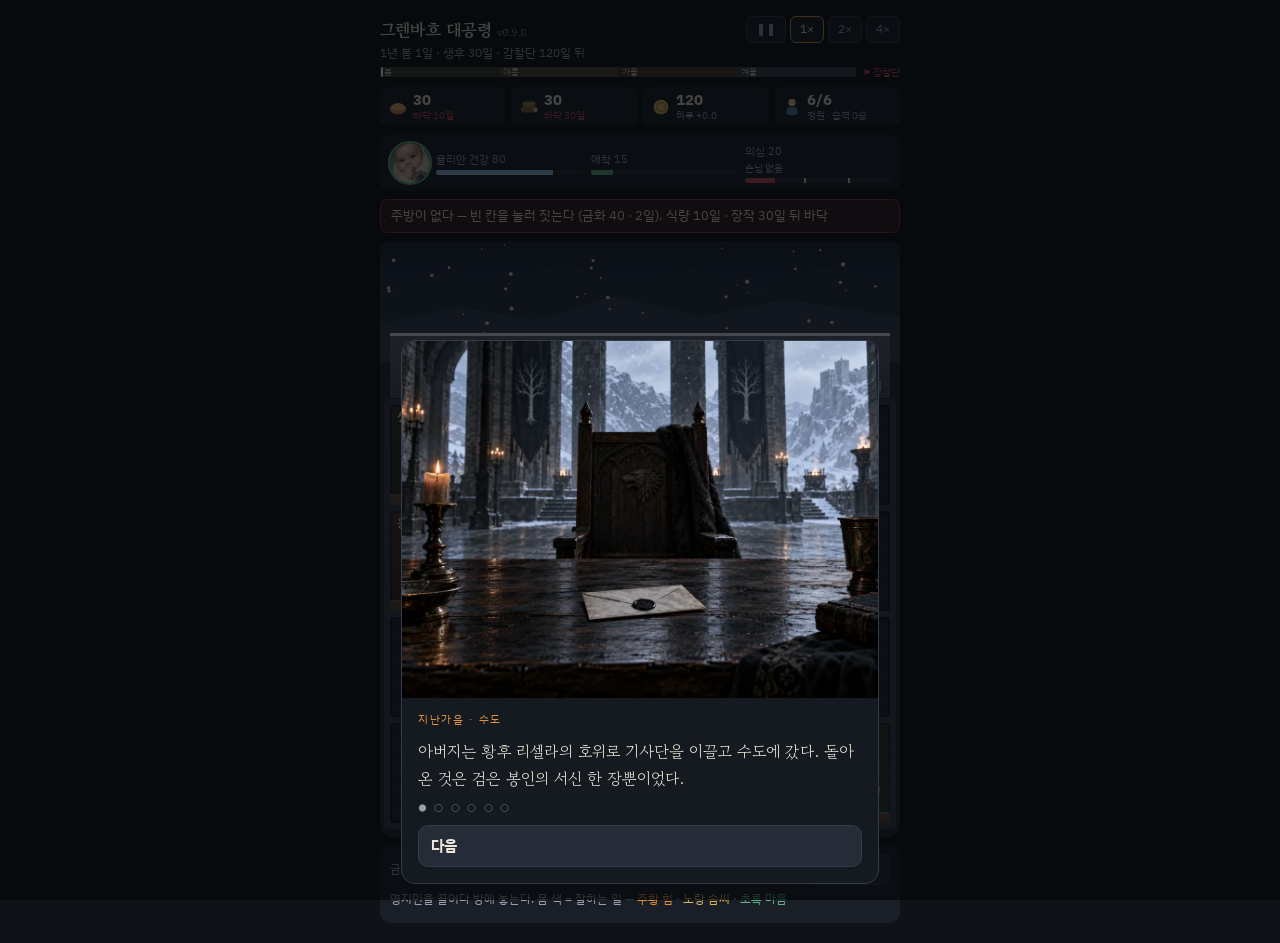
==== commit 60684669: "v0.9.8: 오프닝 동기·계절 띠·달력 튜토리얼·장면 이미지 23장 Co-Authored-By: Claude Fable 5.1 <noreply@anthropic.com> Clau" ====
--- a/index.html
+++ b/index.html
@@ -1,7 +1,7 @@
 <!doctype html>
 <meta charset="utf-8">
 <meta name="viewport" content="width=device-width,initial-scale=1,viewport-fit=cover">
-<title>그렌바흐 대공령 v0.9.7</title>
+<title>그렌바흐 대공령 v0.9.8</title>
 <link rel="preconnect" href="https://fonts.googleapis.com">
 <link rel="preconnect" href="https://fonts.gstatic.com" crossorigin>
 <link rel="stylesheet" href="https://fonts.googleapis.com/css2?family=Gowun+Batang:wght@400;700&family=IBM+Plex+Sans+KR:wght@400;500;600&display=swap">
@@ -24,6 +24,14 @@
   .top { min-width: 0; display: flex; justify-content: space-between; align-items: center; gap: 8px; }
   .top h1 { font-family: var(--serif); font-size: 17px; margin: 0; }
   /* 속도 버튼 옆에 두면 390px에서 두 줄로 접혀 제목 아래 한 줄로 뺐다 */
+  /* 계절 띠: 한 해(120일)를 네 칸으로 보여 "감찰단까지 n일"이 얼마나 긴지 감을 준다 */
+  .strip { display: grid; grid-template-columns: minmax(0, 1fr) auto; gap: 6px; align-items: center; background: none; border: 0; padding: 0; margin-top: -4px; text-align: left; }
+  .strip .bar { position: relative; height: 10px; display: grid; grid-template-columns: repeat(4, 1fr); border-radius: 3px; overflow: hidden; }
+  .strip .bar span { font-size: 9px; line-height: 10px; padding-left: 4px; color: rgba(236,230,218,.75); white-space: nowrap; overflow: hidden; }
+  .strip .s0 { background: rgba(126,154,106,.35); } .strip .s1 { background: rgba(184,166,90,.35); } .strip .s2 { background: rgba(176,122,74,.35); } .strip .s3 { background: rgba(127,160,184,.35); }
+  .strip .past { position: absolute; left: 0; top: 0; bottom: 0; background: rgba(255,255,255,.16); pointer-events: none; }
+  .strip .now { position: absolute; top: -1px; bottom: -1px; width: 2px; margin-left: -1px; background: #fff; pointer-events: none; }
+  .strip .flag { font-size: 9.5px; color: var(--seal); white-space: nowrap; }
   .date { font-size: 12px; color: var(--muted); font-variant-numeric: tabular-nums; margin-top: -6px; white-space: nowrap; overflow: hidden; text-overflow: ellipsis; }
   .speed { display: flex; gap: 4px; }
   .speed button { background: var(--stone); border: 1px solid var(--line); border-radius: 6px; padding: 4px 9px; font-size: 12px; color: var(--muted); }
@@ -191,8 +199,9 @@
 </style>
 
 <div class="app">
-  <div class="top"><div><h1>그렌바흐 대공령 <small class="ver">v0.9.7</small></h1></div><div class="speed" id="speed"></div></div>
+  <div class="top"><div><h1>그렌바흐 대공령 <small class="ver">v0.9.8</small></h1></div><div class="speed" id="speed"></div></div>
   <div class="date" id="date"></div>
+  <button class="strip" id="strip" aria-label="한 해 달력"></button>
   <div class="res" id="res"></div>
   <div class="crib" id="crib"></div>
   <div id="banner"></div>
@@ -232,13 +241,17 @@
     figs.forEach(f => f.el.remove()); figs.clear();
     buildCastle(); renderTut();
     scene([
-      { img: 'media/ottilie.webp', who: '겨울 30일 · 성문', text: '눈보라 속에서 늙은 유모 오틸리에가 성문을 두드렸다. 품에는 생후 서른 날 된 아기가 있었다.' },
-      { img: 'media/julian.webp', who: '오틸리에', text: '"리셀라 님이 가시며 맡기셨습니다, 마님. 이름은 율리안, 겨울 첫날에 났습니다."' },
-      { img: 'media/eleanor.webp', who: '엘레노어', text: '"수도는 황자가 죽었다고 하겠지. 황후궁이 믿지 않으면 사람을 보낼 거고." 오틸리에는 그날 밤 추위를 이기지 못했다.' },
-      { who: '봄 1일 · 베른하르트', text: '"각하, 아이는 요한나가 젖을 물렸습니다. 성은… 보시는 대로입니다."' },
+      { img: SCN('opening-1'), who: '지난가을 · 수도', text: '아버지는 황후 리셀라의 호위로 기사단을 이끌고 수도에 갔다. 돌아온 것은 검은 봉인의 서신 한 장뿐이었다.' },
+      { img: SCN('opening-2'), who: '그 겨울 · 그렌바흐', text: '영주와 기사들이 비운 성을 호르칸이 덮쳤다. 바깥채는 타고, 남은 것은 성문과 응접실, 요람실뿐이었다.' },
+      { img: SCN('opening-3'), fallback: 'media/ottilie.webp', who: '겨울 30일 · 성문', text: '눈보라 속에서 늙은 유모 오틸리에가 성문을 두드렸다. 품에는 생후 서른 날 된 아기가 있었다.' },
+      { img: SCN('opening-4'), fallback: 'media/julian.webp', who: '오틸리에', text: '"리셀라 님이 가시며 맡기셨습니다, 아가씨. 이름은 율리안, 겨울 첫날에 났습니다."' },
+      { img: SCN('opening-5'), fallback: 'media/eleanor.webp', who: '엘레노어', text: '"수도는 황자가 죽었다고 하겠지. 황후궁이 믿지 않으면 사람을 보낼 거고." 오틸리에는 그날 밤 추위를 이기지 못했다.' },
+      { img: SCN('opening-6'), who: '봄 1일 · 베른하르트', text: '"아가씨… 아니, 각하. 아이는 요한나가 젖을 물렸습니다. 성은 보시는 대로입니다."' },
     ], [{ label: '성을 둘러본다', fn: startTut }]);
     start();
   }
+  // 장면 그림은 media/scenes/<이름>.webp — 파일이 없으면 fallback 그림으로 한 번 바꾸고, 그것도 없거나 실패하면 그림만 지운다
+  const SCN = n => `media/scenes/${n}.webp`;
   const slots = () => Object.keys(G.rooms);
   const at = slot => G.folk.filter(f => f.room === slot);
   const working = slot => at(slot).filter(f => !f.hurt);
@@ -353,7 +366,7 @@
     if (j.health <= 0) return endGame('sick');
     if (G.sus >= 100) return endGame('taken');
     if (!G.folk.some(f => !f.hero)) return endGame('empty');
-    const m = K.milestones[G.ms]; if (m && j.bond >= m[0]) { G.ms++; scene([{ img: 'media/julian.webp', who: `성장 기록 · ${m[1]}`, text: m[2] }]); }
+    const m = K.milestones[G.ms]; if (m && j.bond >= m[0]) { G.ms++; scene([{ img: SCN(`milestone-${G.ms}`), fallback: 'media/julian.webp', who: `성장 기록 · ${m[1]}`, text: m[2] }]); }
     for (const r of K.raids) { if (doy() === r.day - 3) say(`경보: ${r.name} · 전투력 ${raidF(r)} · 사흘 뒤 도착`); if (doy() === r.day) startRaid(r); }
     if (K.refugeeDays.includes(doy())) refugee();
     returnScouts();
@@ -366,20 +379,20 @@
     const d = doy();
     // 레오폴트가 오기 전에는 의심이 움직이지 않는다 — 컷씬 버튼이 아니라 이 날 자체로 켠다(봇·검사가 dayTick만 불러도 같게)
     if (G.day === 7) { G.leoHere = true; say('레오폴트 비젠이 성에 묵기 시작했다.'); scene([
-      { who: '베른하르트', text: '"각하, 황후궁에서 손님입니다. 레오폴트 비젠 경 — 이듬해 봄 감찰단이 올 때까지 묵겠답니다."' },
-      { who: '레오폴트', text: '"이 성은 아이 울음이 들리는군요, 각하." 그는 응접실 의자에 앉아 성 안을 둘러보았다.' },
+      { img: SCN('leopold-1'), who: '베른하르트', text: '"각하, 황후궁에서 손님입니다. 레오폴트 비젠 경 — 이듬해 봄 감찰단이 올 때까지 묵겠답니다."' },
+      { img: SCN('leopold-2'), who: '레오폴트', text: '"이 성은 아이 울음이 들리는군요, 각하." 그는 응접실 의자에 앉아 성 안을 둘러보았다.' },
     ], [{ label: '맞이한다', sub: '지금부터 의심이 쌓인다 · 응접실 사람의 마음이 막는다' }]); }
     if (G.day === G.leoReturnDay) { G.leoHere = true; say('레오폴트가 돌아왔다.'); }
     if (d === 67) scene([
-      { who: '베른하르트', text: '"베르크 기사령에서 전갈입니다. 국경 성의 겨울 채비를 각하와 함께 보고 싶답니다."' },
-      { who: '엘레노어', text: '열이틀 길이었다. 레오폴트는 성에 남는다.' },
+      { img: SCN('border-1'), who: '베른하르트', text: '"베르크 기사령에서 전갈입니다. 국경 성의 겨울 채비를 각하와 함께 보고 싶답니다."' },
+      { img: SCN('border-2'), who: '엘레노어', text: '열이틀 길이었다. 레오폴트는 성에 남는다.' },
     ], [
       { label: '간다', sub: G.berkDone ? '엘레노어 12일 부재 · 돌아오면 통솔 +1 · 지략 +0.5' : '엘레노어 12일 부재 · 돌아오면 통솔 +1 · 겨울 1일에 베르크 기사 2명 합류', fn: () => { const e = eleanor(); G.absentUntil = G.day + 12; e.room = null; e.wit = Math.min(10, e.wit + 0.5); G.berk = true; say('엘레노어가 국경 성으로 떠났다. 12일 부재'); } },
       { label: '가지 않는다', sub: '지략 +0.5 · 베르크와 소원해진다', fn: () => { const e = eleanor(); e.wit = Math.min(10, e.wit + 0.5); say('베르크 기사령에 거절 서신을 보냈다.'); } },
     ]);
     // 기사는 처음 간 해에 한 번만 온다
-    if (d === 90 && G.berk && !G.berkDone) { G.berkDone = true; K.knights.forEach((k, i) => G.folk.push(mkFolk(k, { id: 'k' + i }))); say('베르크 기사령에서 기사 둘이 왔다.'); }
-    if (d === K.blizzard.day) { G.blizzardUntil = G.day + K.blizzard.days; scene([{ who: '겨울 8일', text: '열이틀의 눈보라가 산맥을 넘어왔다.' }],
+    if (d === 90 && G.berk && !G.berkDone) { G.berkDone = true; K.knights.forEach((k, i) => G.folk.push(mkFolk(k, { id: 'k' + i }))); say('베르크 기사령에서 기사 둘이 왔다.'); scene([{ img: SCN('knights'), who: '겨울 1일 · 성문', text: '푸른 망토의 베르크 기사 둘이 성문으로 들어왔다. 아른트와 테오였다.' }]); }
+    if (d === K.blizzard.day) { G.blizzardUntil = G.day + K.blizzard.days; scene([{ img: SCN('blizzard'), who: '겨울 8일', text: '열이틀의 눈보라가 산맥을 넘어왔다.' }],
       [{ label: '벌목장을 챙긴다', sub: `추위 ${COLD() - B.blizzardCold} → ${COLD()} · 장작 하루 ${woodUse()} · 정찰 부상 +${B.blizzardCold * 3}%p` }]); }
   }
   // 받으면 하루 식량 수지가 어떻게 바뀌는지 — "식량 0.5 추가"만으로는 늘어나는 게 소비인지 보상인지 알 수 없었다
@@ -583,13 +596,13 @@
     const sus = Math.round(G.sus), who = `${dateOf(G.day)} · 감찰단`;
     if (sus < SUS_CLEAN) {
       G.sus = 10; G.leoHere = false; G.leoReturnDay = G.day + 90; say('감찰단이 빈손으로 돌아갔다. 레오폴트도 떠났다.');
-      return scene([{ who, text: '감찰단장은 장부 몇 장을 넘기고는 하품을 했다. 레오폴트도 그들과 함께 남쪽으로 떠났다.' }], [{ label: '…', sub: '의심 → 10 · 레오폴트 떠남 (겨울 1일 귀환)' }]);
+      return scene([{ img: SCN('inspect-clean'), who, text: '감찰단장은 장부 몇 장을 넘기고는 하품을 했다. 레오폴트도 그들과 함께 남쪽으로 떠났다.' }], [{ label: '…', sub: '의심 → 10 · 레오폴트 떠남 (겨울 1일 귀환)' }]);
     }
     if (sus < SUS_SEARCH) {
       G.sus = clamp(G.sus - 15); say('감찰단이 돌아갔다. 레오폴트는 남았다.');
-      return scene([{ who, text: '감찰단은 아무것도 찾지 못하고 돌아갔다. 레오폴트는 떠나지 않았다.' }], [{ label: '…', sub: '의심 −15 · 레오폴트는 남는다' }]);
-    }
-    const h = hideScore(), open = { who, text: '레오폴트의 보고를 받은 감찰단이 방마다 문을 열었다.' };
+      return scene([{ img: SCN('inspect-watched'), who, text: '감찰단은 아무것도 찾지 못하고 돌아갔다. 레오폴트는 떠나지 않았다.' }], [{ label: '…', sub: '의심 −15 · 레오폴트는 남는다' }]);
+    }
+    const h = hideScore(), open = { img: SCN('inspect-search'), who, text: '레오폴트의 보고를 받은 감찰단이 방마다 문을 열었다.' };
     if (h <= sus) { scene([open]); return endGame('taken'); }
     G.sus = clamp(G.sus - 25); G.julian.health = clamp(G.julian.health - 10); say(`수색을 버텼다. 숨기기 ${h} > 의심 ${sus}`);
     scene([open, { who: '요람실', text: '요람은 비어 있었다. 굴뚝 뒤 좁은 틈에서 율리안은 끝까지 울지 않았다.' }], [{ label: '…', sub: '의심 −25 · 율리안 건강 −10' }]);
@@ -605,7 +618,7 @@
     const [title, text] = ENDS[kind], sus = Math.round(G.sus);
     const why = {
       taken: sus >= 100 ? '의심이 100이 되었다.' : `수색 때 숨기기 점수(${hideScore()})가 의심(${sus})을 넘지 못했다.`, raided: '성문이 무너졌을 때 요람실이 비어 있었거나, 호르칸이 아직 강했다(체력 30 초과).', sick: '율리안의 건강이 0이 되었다.', empty: '엘레노어 외 영지민이 모두 죽었다.' }[kind];
-    event({ eyebrow: `게임 오버 · ${dateOf(G.day)}`, title, text: text + `\n\n이유: ${why}\n버틴 날 ${G.day}일 · 습격 ${G.raidsWon}승 · 영지민 ${G.folk.length}명 · 애착 ${Math.round(G.julian.bond)}`,
+    event({ img: SCN(`over-${kind}`), eyebrow: `게임 오버 · ${dateOf(G.day)}`, title, text: text + `\n\n이유: ${why}\n버틴 날 ${G.day}일 · 습격 ${G.raidsWon}승 · 영지민 ${G.folk.length}명 · 애착 ${Math.round(G.julian.bond)}`,
       choices: [{ label: '처음부터 다시', fn: () => setTimeout(newGame, 0) }] });
     renderHud(); syncRooms();
   }
@@ -614,7 +627,7 @@
   function event(e) { queue.push(e); pump(); }
   // 컷씬: 한 장씩 큐에 넣는다. 마지막 장만 선택지를 가진다
   function scene(pages, finalChoices) {
-    pages.forEach((pg, i) => event({ img: pg.img, eyebrow: pg.who, text: pg.text, dots: [i, pages.length],
+    pages.forEach((pg, i) => event({ img: pg.img, fallback: pg.fallback, eyebrow: pg.who, text: pg.text, dots: [i, pages.length],
       choices: i < pages.length - 1 ? [{ label: '다음' }] : finalChoices || [{ label: '…' }] }));
   }
 
@@ -625,8 +638,9 @@
   const inRoom = (id, t) => { const f = G.folk.find(x => x.id === id); return !f || typeOf(f.room) === t; };
   const built = t => slots().some(s => typeOf(s) === t && !G.building[s]);
   const TUT = [
-    { say: '"각하, 성에는 성문과 요람실, 응접실뿐입니다. 식량은 열흘치입니다."', sys: '빈 칸 → 주방 · 금화 40 · 2일', done: () => !!slotOf('kitchen'), hl: () => [...world.querySelectorAll('.room.empty')] },
+    { say: '"각하, 불탄 자리가 아홉입니다. 식량은 열흘치입니다."', sys: '빈 칸 → 주방 · 금화 40 · 2일', done: () => !!slotOf('kitchen'), hl: () => [...world.querySelectorAll('.room.empty')] },
     { say: '"장작도 곧 바닥납니다. 벌목장을 지으십시오."', sys: '빈 칸 → 벌목장 · 금화 40 · 2일', done: () => !!slotOf('lumber'), hl: () => [...world.querySelectorAll('.room.empty')] },
+    { say: '"한 해는 봄·여름·가을·겨울, 각 서른 날입니다. 겨울이 끝나면 황후궁 감찰단이 옵니다."', sys: '위 띠 = 한 해 · 1계절 30일 · 하루 2.6초', next: true, hl: () => [$('strip')] },
     { say: '"짓는 동안 성을 보시지요. 성문은 하인츠와 각하가 지키십니다. 호르칸은 성문에서만 막습니다."', sys: '방어 = 성문 사람의 힘 합 + 6 + 통솔', next: true, hl: () => [roomEl('gate')] },
     { say: '"요람실의 요한나가 율리안에게 젖을 물립니다. 비면 아이가 웁니다."', sys: '요람실이 비면 율리안 건강 −8/일', next: true, hl: () => [roomEl('nursery')] },
     { say: '"응접실은 제가 맡겠습니다. 손님이 오면 말씀드리지요."', sys: '응접실: 손님의 의심을 붙잡아 둔다', next: true },
@@ -670,7 +684,7 @@
   function pump() {
     if (showing || !queue.length) return;
     const e = queue.shift(); showing = true;
-    $('modal').innerHTML = `<div class="modal"><div class="sheet${e.dots ? ' scene' : ''}">${e.img ? `<img class="pic" src="${e.img}" alt="" onerror="this.remove()">` : ''}<div class="body">
+    $('modal').innerHTML = `<div class="modal"><div class="sheet${e.dots ? ' scene' : ''}">${e.img ? `<img class="pic" src="${e.img}" alt=""${e.fallback ? ` data-fb="${e.fallback}"` : ''} onerror="if(this.dataset.fb){this.src=this.dataset.fb;delete this.dataset.fb}else this.remove()">` : ''}<div class="body">
       ${e.eyebrow ? `<div class="eyebrow">${esc(e.eyebrow)}</div>` : ''}${e.title ? `<h2>${esc(e.title)}</h2>` : ''}${e.text ? `<p>${esc(e.text)}</p>` : ''}
       ${e.dots ? `<div class="dots" aria-label="${e.dots[0] + 1}/${e.dots[1]}">${Array.from({ length: e.dots[1] }, (_, k) => k === e.dots[0] ? '●' : '○').join(' ')}</div>` : ''}
       <div class="${e.grid ? 'buildgrid' : 'opts'}">${e.choices.map((c, i) => `<button class="opt" data-i="${i}" ${c.disabled && c.disabled() ? 'disabled' : ''}>${c.mini || ''}<b>${esc(c.label)}</b>${c.sub ? `<span>${esc(c.sub)}</span>` : ''}</button>`).join('')}</div></div></div></div>`;
@@ -950,6 +964,9 @@
     const d = daily(), j = G.julian, nextRaid = K.raids.find(r => r.day > doy()), toInsp = K.totalDays - doy(), yr = yearOf(G.day);
     // 1년 = 120일이지만 나이는 겨울을 날 때마다(봄 1일) 한 살씩 센다
     $('date').textContent = `${dateOf(G.day)} · ${yr === 1 ? `생후 ${30 + G.day}일` : `${yr - 1}세`} · 감찰단 ${toInsp}일 뒤`;
+    const pct = (doy() + 0.5) / K.totalDays * 100;
+    $('strip').innerHTML = `<div class="bar">${K.seasons.map((n, i) => `<span class="s${i}">${n}</span>`).join('')}<i class="past" style="width:${pct}%"></i><i class="now" style="left:${pct}%"></i></div><span class="flag">⚑ 감찰단</span>`;
+    $('strip').onclick = () => note(`1계절 ${K.seasonDays}일 · 1년 ${K.totalDays}일 · 하루 ${DAY_MS / 1000}초(×1) · 감찰단은 겨울이 끝나면 온다`);
     $('speed').innerHTML = [[0, '❚❚'], [1, '1×'], [2, '2×'], [4, '4×']].map(([v, l]) => `<button data-sp="${v}" class="${G.speed === v ? 'on' : ''}" aria-label="속도 ${l}">${l}</button>`).join('');
     $('speed').querySelectorAll('button').forEach(b => b.onclick = () => { G.speed = +b.dataset.sp; renderHud(); });
     const fl = daysLeft(G.res.food, d.food), wl = daysLeft(G.res.wood, d.wood);
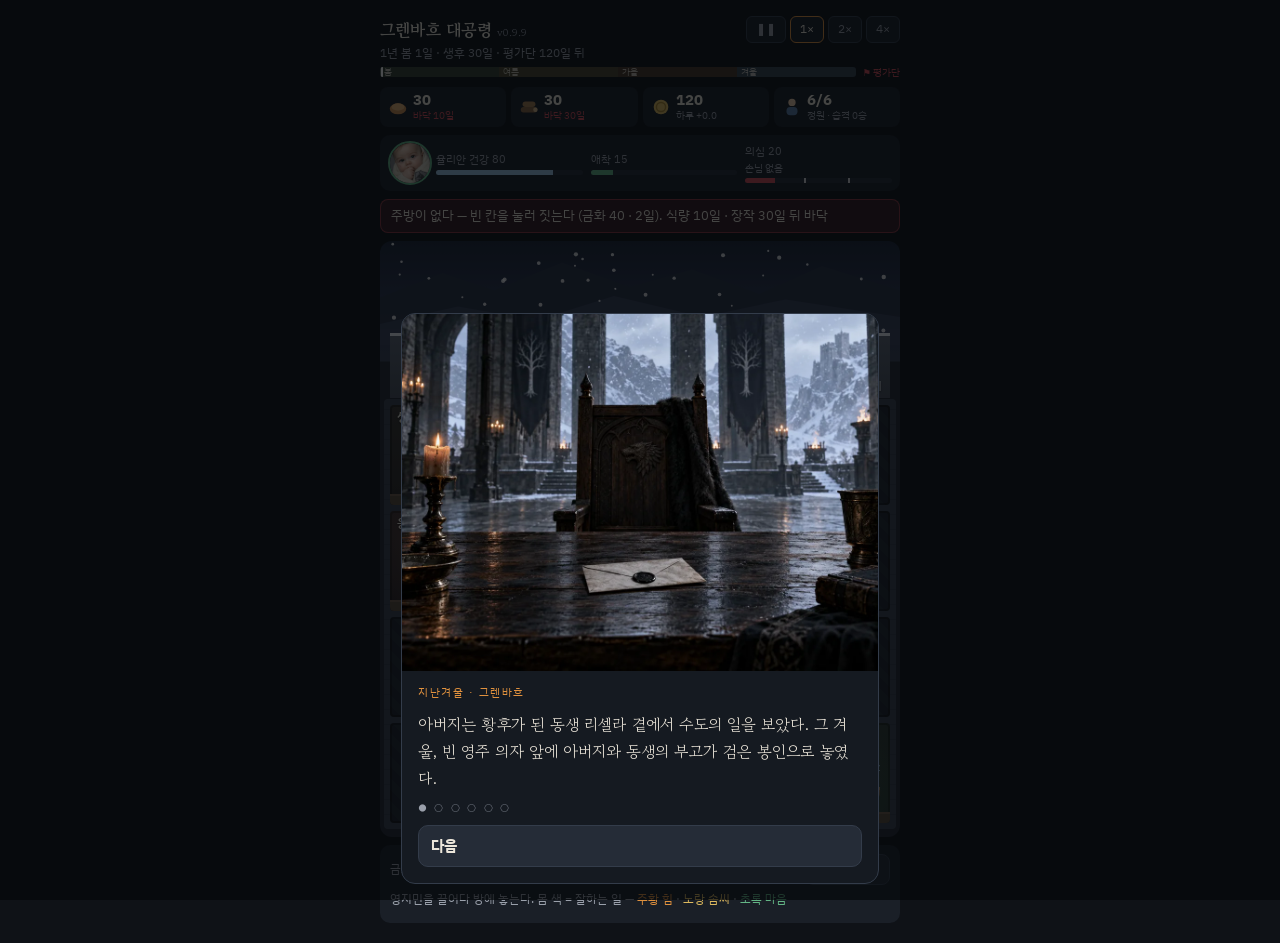
==== commit c38769a8: "v0.9.9: 스토리 기획서 반영(리셀라는 여동생·레오폴트 관 호송·황궁 평가단), 튜토리얼 16단계, 1차 습격 봄 22일 Co-Authored-By: Claude Fable 5" ====
--- a/index.html
+++ b/index.html
@@ -1,7 +1,7 @@
 <!doctype html>
 <meta charset="utf-8">
 <meta name="viewport" content="width=device-width,initial-scale=1,viewport-fit=cover">
-<title>그렌바흐 대공령 v0.9.8</title>
+<title>그렌바흐 대공령 v0.9.9</title>
 <link rel="preconnect" href="https://fonts.googleapis.com">
 <link rel="preconnect" href="https://fonts.gstatic.com" crossorigin>
 <link rel="stylesheet" href="https://fonts.googleapis.com/css2?family=Gowun+Batang:wght@400;700&family=IBM+Plex+Sans+KR:wght@400;500;600&display=swap">
@@ -24,7 +24,7 @@
   .top { min-width: 0; display: flex; justify-content: space-between; align-items: center; gap: 8px; }
   .top h1 { font-family: var(--serif); font-size: 17px; margin: 0; }
   /* 속도 버튼 옆에 두면 390px에서 두 줄로 접혀 제목 아래 한 줄로 뺐다 */
-  /* 계절 띠: 한 해(120일)를 네 칸으로 보여 "감찰단까지 n일"이 얼마나 긴지 감을 준다 */
+  /* 계절 띠: 한 해(120일)를 네 칸으로 보여 "평가단 n일 뒤"가 얼마나 긴지 감을 준다 */
   .strip { display: grid; grid-template-columns: minmax(0, 1fr) auto; gap: 6px; align-items: center; background: none; border: 0; padding: 0; margin-top: -4px; text-align: left; }
   .strip .bar { position: relative; height: 10px; display: grid; grid-template-columns: repeat(4, 1fr); border-radius: 3px; overflow: hidden; }
   .strip .bar span { font-size: 9px; line-height: 10px; padding-left: 4px; color: rgba(236,230,218,.75); white-space: nowrap; overflow: hidden; }
@@ -199,7 +199,7 @@
 </style>
 
 <div class="app">
-  <div class="top"><div><h1>그렌바흐 대공령 <small class="ver">v0.9.8</small></h1></div><div class="speed" id="speed"></div></div>
+  <div class="top"><div><h1>그렌바흐 대공령 <small class="ver">v0.9.9</small></h1></div><div class="speed" id="speed"></div></div>
   <div class="date" id="date"></div>
   <button class="strip" id="strip" aria-label="한 해 달력"></button>
   <div class="res" id="res"></div>
@@ -236,17 +236,17 @@
       julian: { health: 80, bond: 15 }, sus: 20, speed: 1, sel: null, raid: null, raidsWon: 0,
       ms: 0, absentUntil: -1, blizzardUntil: -1, log: [], over: null, refugeeIdx: 0, captiveIdx: 0,
       expeditions: [], candidates: [], wandererIdx: 0, levels: {}, building: {}, upgrading: {}, armory: [], crafting: null, merchant: null, graveyard: [],
-      leoHere: false, leoState: 'parlor', leoReturnDay: -1, berk: false, berkDone: false, tut: null,
+      homelessCame: false, leoHere: false, leoState: 'parlor', leoReturnDay: -1, berk: false, berkDone: false, tut: null,
     };
     figs.forEach(f => f.el.remove()); figs.clear();
     buildCastle(); renderTut();
     scene([
-      { img: SCN('opening-1'), who: '지난가을 · 수도', text: '아버지는 황후 리셀라의 호위로 기사단을 이끌고 수도에 갔다. 돌아온 것은 검은 봉인의 서신 한 장뿐이었다.' },
-      { img: SCN('opening-2'), who: '그 겨울 · 그렌바흐', text: '영주와 기사들이 비운 성을 호르칸이 덮쳤다. 바깥채는 타고, 남은 것은 성문과 응접실, 요람실뿐이었다.' },
-      { img: SCN('opening-3'), fallback: 'media/ottilie.webp', who: '겨울 30일 · 성문', text: '눈보라 속에서 늙은 유모 오틸리에가 성문을 두드렸다. 품에는 생후 서른 날 된 아기가 있었다.' },
-      { img: SCN('opening-4'), fallback: 'media/julian.webp', who: '오틸리에', text: '"리셀라 님이 가시며 맡기셨습니다, 아가씨. 이름은 율리안, 겨울 첫날에 났습니다."' },
-      { img: SCN('opening-5'), fallback: 'media/eleanor.webp', who: '엘레노어', text: '"수도는 황자가 죽었다고 하겠지. 황후궁이 믿지 않으면 사람을 보낼 거고." 오틸리에는 그날 밤 추위를 이기지 못했다.' },
-      { img: SCN('opening-6'), who: '봄 1일 · 베른하르트', text: '"아가씨… 아니, 각하. 아이는 요한나가 젖을 물렸습니다. 성은 보시는 대로입니다."' },
+      { img: SCN('opening-1'), who: '지난겨울 · 그렌바흐', text: '아버지는 황후가 된 동생 리셀라 곁에서 수도의 일을 보았다. 그 겨울, 빈 영주 의자 앞에 아버지와 동생의 부고가 검은 봉인으로 놓였다.' },
+      { img: SCN('opening-2'), who: '그 겨울 · 그렌바흐', text: '기사들마저 수도에 있던 성을 호르칸이 덮쳤다. 바깥채는 타고, 성문과 응접실, 요람실만 남았다.' },
+      { img: SCN('opening-3'), fallback: 'media/ottilie.webp', who: '겨울 30일 · 성문', text: '자매를 키운 늙은 유모 오틸리에가 눈보라 속에서 성문을 두드렸다. 품에는 갓난아기가 안겨 있었다.' },
+      { img: SCN('opening-4'), fallback: 'media/julian.webp', who: '오틸리에', text: '"리셀라 님이 가시며 맡기셨습니다, 아가씨. 율리안 님 대신 황실 묘지에는 이름 모를 아기를 뉘고 왔습니다."' },
+      { img: SCN('opening-5'), fallback: 'media/eleanor.webp', who: '엘레노어', text: '"수도는 아이도 어미를 따라갔다고 하겠지." 오틸리에는 그날 밤 추위를 이기지 못했다.' },
+      { img: SCN('opening-6'), who: '봄 1일 · 베른하르트', text: '"아가씨… 아니, 각하, 아이는 요한나가 젖을 물렸습니다. 성은 보시는 대로입니다."' },
     ], [{ label: '성을 둘러본다', fn: startTut }]);
     start();
   }
@@ -267,7 +267,7 @@
   const eleanor = () => G.folk.find(f => f.hero);
   const away = () => G.day < G.absentUntil;
   // 달력 대신 계절과 날 수로 센다 — 11월~3월 달력으로는 얼마나 남았는지 감이 오지 않았다
-  // 해는 끝나지 않고 이어진다. 일정(상인·습격·눈보라·감찰)은 해 안의 날(doy)로 반복한다
+  // 해는 끝나지 않고 이어진다. 일정(상인·습격·눈보라·평가)은 해 안의 날(doy)로 반복한다
   const yearOf = d => Math.floor(d / K.totalDays) + 1;
   const doy = () => G.day % K.totalDays;
   const dateOf = d => `${yearOf(d)}년 ${K.seasons[Math.floor((d % K.totalDays) / K.seasonDays)]} ${d % K.seasonDays + 1}일`;
@@ -378,21 +378,24 @@
   function story() {
     const d = doy();
     // 레오폴트가 오기 전에는 의심이 움직이지 않는다 — 컷씬 버튼이 아니라 이 날 자체로 켠다(봇·검사가 dayTick만 불러도 같게)
-    if (G.day === 7) { G.leoHere = true; say('레오폴트 비젠이 성에 묵기 시작했다.'); scene([
-      { img: SCN('leopold-1'), who: '베른하르트', text: '"각하, 황후궁에서 손님입니다. 레오폴트 비젠 경 — 이듬해 봄 감찰단이 올 때까지 묵겠답니다."' },
-      { img: SCN('leopold-2'), who: '레오폴트', text: '"이 성은 아이 울음이 들리는군요, 각하." 그는 응접실 의자에 앉아 성 안을 둘러보았다.' },
+    if (G.day === K.leoDay) { G.leoHere = true; say('레오폴트 비젠이 아버지의 관을 모셔 와 성에 묵기 시작했다.'); scene([
+      { img: SCN('leopold-1'), who: '봄 15일 · 성문', text: '황궁의 문장을 단 검은 마차가 성문에 섰다. 마차에는 겨울 산길이 풀리기를 기다린 아버지의 관이 실려 있었다.' },
+      { img: SCN('leopold-2'), who: '레오폴트', text: '"선대 대공의 일, 깊이 애도합니다. 황후 폐하의 아기도 결국 어미를 따라갔지요, 각하."' },
+      { img: SCN('leopold-2'), who: '레오폴트', text: '"황궁은 갑자기 성을 맡으신 각하를 걱정합니다. 다음 봄 평가단이 올 때까지 제가 곁에서 돕지요."' },
     ], [{ label: '맞이한다', sub: '지금부터 의심이 쌓인다 · 응접실 사람의 마음이 막는다' }]); }
+    // 튜토리얼을 건너뛰었거나 정찰 단계 전에 끝났으면 봄 8일(이후 첫날)에 같은 방식으로 온다. 튜토리얼이 진행 중이면 튜토리얼이 부른다
+    if (G.day >= 7 && !G.homelessCame && G.tut == null) arriveHomeless();
     if (G.day === G.leoReturnDay) { G.leoHere = true; say('레오폴트가 돌아왔다.'); }
     if (d === 67) scene([
-      { img: SCN('border-1'), who: '베른하르트', text: '"베르크 기사령에서 전갈입니다. 국경 성의 겨울 채비를 각하와 함께 보고 싶답니다."' },
-      { img: SCN('border-2'), who: '엘레노어', text: '열이틀 길이었다. 레오폴트는 성에 남는다.' },
+      { img: SCN('border-1'), who: '가을 8일 · 성문', text: '"베르크 기사령에서 왔습니다. 국경 성의 겨울 채비를 대공 각하와 함께 보고 싶다 하십니다."' },
+      { img: SCN('border-2'), who: '엘레노어', text: '국경 성은 먼 산길 끝에 있었다. 레오폴트는 각하가 없는 동안 성에 남겠다고 했다.' },
     ], [
       { label: '간다', sub: G.berkDone ? '엘레노어 12일 부재 · 돌아오면 통솔 +1 · 지략 +0.5' : '엘레노어 12일 부재 · 돌아오면 통솔 +1 · 겨울 1일에 베르크 기사 2명 합류', fn: () => { const e = eleanor(); G.absentUntil = G.day + 12; e.room = null; e.wit = Math.min(10, e.wit + 0.5); G.berk = true; say('엘레노어가 국경 성으로 떠났다. 12일 부재'); } },
       { label: '가지 않는다', sub: '지략 +0.5 · 베르크와 소원해진다', fn: () => { const e = eleanor(); e.wit = Math.min(10, e.wit + 0.5); say('베르크 기사령에 거절 서신을 보냈다.'); } },
     ]);
     // 기사는 처음 간 해에 한 번만 온다
-    if (d === 90 && G.berk && !G.berkDone) { G.berkDone = true; K.knights.forEach((k, i) => G.folk.push(mkFolk(k, { id: 'k' + i }))); say('베르크 기사령에서 기사 둘이 왔다.'); scene([{ img: SCN('knights'), who: '겨울 1일 · 성문', text: '푸른 망토의 베르크 기사 둘이 성문으로 들어왔다. 아른트와 테오였다.' }]); }
-    if (d === K.blizzard.day) { G.blizzardUntil = G.day + K.blizzard.days; scene([{ img: SCN('blizzard'), who: '겨울 8일', text: '열이틀의 눈보라가 산맥을 넘어왔다.' }],
+    if (d === 90 && G.berk && !G.berkDone) { G.berkDone = true; K.knights.forEach((k, i) => G.folk.push(mkFolk(k, { id: 'k' + i }))); say('베르크 기사령에서 기사 둘이 왔다.'); scene([{ img: SCN('knights'), who: '겨울 1일 · 성문', text: '푸른 망토의 베르크 기사들이 성문으로 들어왔다. 앞선 이는 아른트, 흰 말을 탄 이는 테오였다.' }]); }
+    if (d === K.blizzard.day) { G.blizzardUntil = G.day + K.blizzard.days; scene([{ img: SCN('blizzard'), who: '겨울 8일', text: '긴 눈보라가 산맥을 넘어왔다. 성벽 너머로는 흰 것 말고 아무것도 보이지 않았다.' }],
       [{ label: '벌목장을 챙긴다', sub: `추위 ${COLD() - B.blizzardCold} → ${COLD()} · 장작 하루 ${woodUse()} · 정찰 부상 +${B.blizzardCold * 3}%p` }]); }
   }
   // 받으면 하루 식량 수지가 어떻게 바뀌는지 — "식량 0.5 추가"만으로는 늘어나는 게 소비인지 보상인지 알 수 없었다
@@ -402,10 +405,10 @@
     return `식량 하루 ${fmt(f)} → ${fmt(f - 0.5)} (한 사람이 하루 0.5를 먹는다)${tail}`;
   };
   function refugee() {
-    // 1년째는 정해진 피난민 다섯, 그 뒤로는 정찰 후보와 같은 떠돌이 풀에서 순서대로(정찰이 먼저 데려간 사람은 건너뛴다)
-    const p = yearOf(G.day) === 1 ? K.refugees[G.refugeeIdx++] : G.wandererIdx < K.wanderers.length ? K.wanderers[G.wandererIdx++] : null;
+    // 1년째는 정해진 피난민(엘제·프리츠·안나) 다음 떠돌이, 2년째부터는 정찰 후보와 같은 떠돌이 풀에서 순서대로(정찰이 먼저 데려간 사람은 건너뛴다)
+    const p = yearOf(G.day) === 1 && G.refugeeIdx < K.refugees.length ? K.refugees[G.refugeeIdx++] : G.wandererIdx < K.wanderers.length ? K.wanderers[G.wandererIdx++] : null;
     if (!p) return;
-    event({ eyebrow: dateOf(G.day), title: '성문 앞의 피난민', text: `${p.role} ${p.name} · 힘 ${p.str} · 솜씨 ${p.dex} · 마음 ${p.heart}${FULL()}`, choices: [
+    event({ eyebrow: dateOf(G.day), title: '성문 앞의 피난민', text: `${p.line ? p.line + '\n' : ''}${p.role} ${p.name} · 힘 ${p.str} · 솜씨 ${p.dex} · 마음 ${p.heart}${FULL()}`, choices: [
       { label: '받아들인다', sub: eatNote(), disabled: () => G.folk.length >= popCap(), fn: () => { G.folk.push(mkFolk(p, { id: 'p' + G.day })); say(`${p.name}이(가) 영지민이 되었다.`); } },
       { label: '돌려보낸다' },
     ] });
@@ -581,37 +584,37 @@
     const c = K.captives[G.captiveIdx];
     if (c) {
       G.captiveIdx++;
-      event({ eyebrow: '습격 격퇴', title: '호르칸 포로', text: `${c.role} ${c.name} · 힘 ${c.str} · 솜씨 ${c.dex} · 마음 ${c.heart}\n추위에 강하다 · 받으면 의심 +5${FULL()}`, choices: [
+      event({ eyebrow: '습격 격퇴', title: '호르칸 포로', text: `${c.line ? c.line + '\n' : ''}${c.role} ${c.name} · 힘 ${c.str} · 솜씨 ${c.dex} · 마음 ${c.heart}\n추위에 강하다 · 받으면 의심 +5${FULL()}`, choices: [
         { label: '영지민으로 받아들인다', sub: `의심 +5 · ${eatNote()}`, disabled: () => G.folk.length >= popCap(), fn: () => { G.folk.push(mkFolk(c, { id: 'c' + G.day, hp: 60, raiderLook: true })); G.sus = clamp(G.sus + 5); say(`${c.name}이(가) 늑대 문장 아래로 들어왔다.`); } },
         { label: '산맥 너머로 돌려보낸다' },
       ] });
     }
     renderHud(); syncRooms();
   }
-  // 감찰단이 수색할 때 율리안을 숨기는 힘 — 품에 익은 아이일수록, 요람실 사람이 따뜻할수록 울지 않는다
+  // 평가단이 수색할 때 율리안을 숨기는 힘 — 품에 익은 아이일수록, 요람실 사람이 따뜻할수록 울지 않는다
   const hideScore = () => Math.round(G.julian.bond + sumEff(working(slotOf('nursery')), slotOf('nursery')) * 3 + (eleanor() && !away() ? eleanor().wit * 3 : 0));
   const SUS_CLEAN = 40, SUS_SEARCH = 70;
-  // 감찰은 해마다 봄 1일에 오는 사건이다 — 결과는 효과로 남고 게임은 이어진다. 수색에 실패할 때만 끝난다
+  // 평가는 해마다 봄 1일에 오는 사건이다 — 결과는 효과로 남고 게임은 이어진다. 수색에 실패할 때만 끝난다
   function inspection() {
-    const sus = Math.round(G.sus), who = `${dateOf(G.day)} · 감찰단`;
+    const sus = Math.round(G.sus), who = '봄 1일 · 평가단';
     if (sus < SUS_CLEAN) {
-      G.sus = 10; G.leoHere = false; G.leoReturnDay = G.day + 90; say('감찰단이 빈손으로 돌아갔다. 레오폴트도 떠났다.');
-      return scene([{ img: SCN('inspect-clean'), who, text: '감찰단장은 장부 몇 장을 넘기고는 하품을 했다. 레오폴트도 그들과 함께 남쪽으로 떠났다.' }], [{ label: '…', sub: '의심 → 10 · 레오폴트 떠남 (겨울 1일 귀환)' }]);
+      G.sus = 10; G.leoHere = false; G.leoReturnDay = G.day + 90; say('평가단이 장부를 덮고 돌아갔다. 레오폴트도 떠났다.');
+      return scene([{ img: SCN('inspect-clean'), who, text: '평가단장은 장부 몇 장을 넘기고는 하품을 했다. 레오폴트도 그들과 함께 남쪽으로 떠났다.' }], [{ label: '…', sub: '의심 → 10 · 레오폴트 떠남 (겨울 1일 귀환)' }]);
     }
     if (sus < SUS_SEARCH) {
-      G.sus = clamp(G.sus - 15); say('감찰단이 돌아갔다. 레오폴트는 남았다.');
-      return scene([{ img: SCN('inspect-watched'), who, text: '감찰단은 아무것도 찾지 못하고 돌아갔다. 레오폴트는 떠나지 않았다.' }], [{ label: '…', sub: '의심 −15 · 레오폴트는 남는다' }]);
-    }
-    const h = hideScore(), open = { img: SCN('inspect-search'), who, text: '레오폴트의 보고를 받은 감찰단이 방마다 문을 열었다.' };
+      G.sus = clamp(G.sus - 15); say('평가단이 돌아갔다. 레오폴트는 남았다.');
+      return scene([{ img: SCN('inspect-watched'), who, text: '평가단은 새 대공의 살림을 칭찬하고 돌아갔다. 레오폴트는 성벽 위에서 그 마차를 배웅하고 성에 남았다.' }], [{ label: '…', sub: '의심 −15 · 레오폴트는 남는다' }]);
+    }
+    const h = hideScore(), open = { img: SCN('inspect-search'), who, text: '레오폴트의 편지를 받은 평가단이 살림을 본다며 방마다 문을 열었다.' };
     if (h <= sus) { scene([open]); return endGame('taken'); }
     G.sus = clamp(G.sus - 25); G.julian.health = clamp(G.julian.health - 10); say(`수색을 버텼다. 숨기기 ${h} > 의심 ${sus}`);
     scene([open, { who: '요람실', text: '요람은 비어 있었다. 굴뚝 뒤 좁은 틈에서 율리안은 끝까지 울지 않았다.' }], [{ label: '…', sub: '의심 −25 · 율리안 건강 −10' }]);
   }
   const ENDS = {
-    taken: ['빈 관의 주인', '감찰단장이 굴뚝 뒤에서 아이를 안아 들었다.\n"제3황자 전하를 모시러 왔습니다. 관이 비어 있으면 안 되니까요."'],
-    raided: ['늑대 없는 요람', '호르칸이 요람실까지 들이닥쳤다. 혼란 속에서 율리안을 안고 나간 건 레오폴트였다.\n"전하는 제가 안전한 곳으로 모시겠습니다."'],
-    empty: ['빈 성', '마지막 영지민이 눈 속에 묻혔다. 엘레노어 혼자서는 성문도, 요람도, 응접실도 지킬 수 없다.\n레오폴트가 조용히 수도로 서신을 보냈다.'],
-    sick: ['수녀원의 겨울', '열이 내리지 않았다. 요한나가 율리안을 안고 수녀원으로 달렸다. 그곳에 황후궁 사람들이 있었다.'],
+    taken: ['관의 주인', '평가단장이 굴뚝 뒤에서 아이를 안아 들었다.\n"황실 묘지의 작은 관이 오래도 남의 아이를 품고 있었군요."'],
+    raided: ['늑대 없는 요람', '호르칸이 요람실까지 들이닥쳤다. 그 소란 속에서 율리안을 안고 나간 것은 레오폴트였다.\n"전하는 제가 안전한 곳으로 모시겠습니다."'],
+    empty: ['빈 성', '마지막 영지민이 눈 속에 묻혔다. 묘지 끝에서 레오폴트가 엘레노어를 지켜보았다.\n그날 밤 수도로 서신이 떠났다.'],
+    sick: ['수녀원의 겨울', '열이 내리지 않았다. 요한나가 율리안을 안고 눈길을 달려 수녀원 문을 두드렸다.\n누가 그 문을 열었는지, 성에는 끝내 전해지지 않았다.'],
   };
   function endGame(kind) {
     G.over = kind; clearInterval(raidLoop); G.raid = null;
@@ -637,17 +640,31 @@
   const figEl = id => figs.get(id)?.el;
   const inRoom = (id, t) => { const f = G.folk.find(x => x.id === id); return !f || typeOf(f.room) === t; };
   const built = t => slots().some(s => typeOf(s) === t && !G.building[s]);
+  const homelessFigs = () => G.candidates.filter(c => c.homeless).map(c => figEl('__cand' + c.id));
+  function arriveHomeless() {
+    if (G.homelessCame) return; G.homelessCame = true;
+    K.homeless.forEach((h, i) => G.candidates.push({ ...h, id: 'h' + i, homeless: true })); say('불탄 바깥채의 마르타와 클라우스가 안뜰에 왔다.');
+    scene([{ who: '성문', text: '불탄 바깥채에 살던 마르타와 클라우스가 성문 앞에 섰다. 겨우내 숯 더미 곁에서 버틴 얼굴이었다.' }], [{ label: '안뜰에서 기다리게 한다', sub: '안뜰의 후보 2명 · 숙소를 지으면 받을 수 있다' }]);
+  }
   const TUT = [
-    { say: '"각하, 불탄 자리가 아홉입니다. 식량은 열흘치입니다."', sys: '빈 칸 → 주방 · 금화 40 · 2일', done: () => !!slotOf('kitchen'), hl: () => [...world.querySelectorAll('.room.empty')] },
+    { say: '"각하, 바깥채 자리가 모두 비었고 식량도 오래 못 갑니다. 주방부터 세우시지요."', sys: '빈 칸 → 주방 · 금화 40 · 2일', done: () => !!slotOf('kitchen'), hl: () => [...world.querySelectorAll('.room.empty')] },
     { say: '"장작도 곧 바닥납니다. 벌목장을 지으십시오."', sys: '빈 칸 → 벌목장 · 금화 40 · 2일', done: () => !!slotOf('lumber'), hl: () => [...world.querySelectorAll('.room.empty')] },
-    { say: '"한 해는 봄·여름·가을·겨울, 각 서른 날입니다. 겨울이 끝나면 황후궁 감찰단이 옵니다."', sys: '위 띠 = 한 해 · 1계절 30일 · 하루 2.6초', next: true, hl: () => [$('strip')] },
-    { say: '"짓는 동안 성을 보시지요. 성문은 하인츠와 각하가 지키십니다. 호르칸은 성문에서만 막습니다."', sys: '방어 = 성문 사람의 힘 합 + 6 + 통솔', next: true, hl: () => [roomEl('gate')] },
-    { say: '"요람실의 요한나가 율리안에게 젖을 물립니다. 비면 아이가 웁니다."', sys: '요람실이 비면 율리안 건강 −8/일', next: true, hl: () => [roomEl('nursery')] },
+    { say: '"새 영주가 서면 이듬해 봄에 황궁이 영지를 보러 옵니다. 관례이니 그때까지 성을 세워 두셔야 합니다."', sys: '위 띠 = 한 해 · 1계절 30일 · 하루 2.6초', next: true, hl: () => [$('strip')] },
+    { say: '"성문은 하인츠와 각하가 지키십니다. 호르칸은 성문으로만 들어옵니다."', sys: '방어 = 성문 사람의 힘 합 + 6 + 통솔', next: true, hl: () => [roomEl('gate')] },
+    { say: '"요람실의 요한나가 아이에게 젖을 물립니다. 요람이 비면 아이가 웁니다."', sys: '요람실이 비면 율리안 건강 −8/일', next: true, hl: () => [roomEl('nursery')] },
     { say: '"응접실은 제가 맡겠습니다. 손님이 오면 말씀드리지요."', sys: '응접실: 손님의 의심을 붙잡아 둔다', next: true },
-    { say: '"이틀이 지납니다…"', sys: '짓는 중 — 완성되면 사람을 둘 수 있다', run: true, done: () => built('kitchen') && built('lumber') },
-    { say: '"주방이 섰습니다. 리젤을 주방으로 끌어다 놓으십시오. 몸 색이 노란 사람은 솜씨가 좋습니다."', sys: '사람을 끌어 방에 놓는다 · 노랑 = 솜씨 · 적성 +25%', done: () => inRoom('liesel', 'kitchen'), hl: () => [figEl('liesel'), roomEl('kitchen')] },
-    { say: '"브루노는 벌목장으로."', sys: '주황 = 힘', done: () => inRoom('bruno', 'lumber'), hl: () => [figEl('bruno'), roomEl('lumber')] },
-    { say: '"이제 겨울까지 버티는 일입니다. 자원 칸을 누르면 수지가 보입니다."', sys: '자원 칸 → 하루 수지 · 바닥까지 남은 날', next: true, hl: () => [$('res')] },
+    { say: '"올라가는 동안 잠시 기다리시지요…"', sys: '짓는 중 — 완성되면 사람을 둘 수 있다', run: true, done: () => built('kitchen') && built('lumber') },
+    { say: '"주방이 섰습니다. 리젤은 손이 야무지니 주방에 두시지요."', sys: '사람을 끌어 방에 놓는다 · 노랑 = 솜씨 · 적성 +25%', done: () => inRoom('liesel', 'kitchen'), hl: () => [figEl('liesel'), roomEl('kitchen')] },
+    { say: '"브루노는 벌목장으로. 도끼질은 그 사람이 제일입니다."', sys: '주황 = 힘', done: () => inRoom('bruno', 'lumber'), hl: () => [figEl('bruno'), roomEl('lumber')] },
+    { say: '"바깥채가 타며 집을 잃은 사람들이 성 밖에서 겨울을 났습니다. 숙소를 지어야 들일 수 있습니다."', sys: () => `숙소 · 금화 ${R.dorm.cost} · 지금 금화 ${Math.floor(G.res.gold)}`, next: true, hl: () => [...world.querySelectorAll('.room.empty')] },
+    // 다른 사람·다른 목적지를 보내도 "정찰 중"이면 통과 — 강제하지 않는다
+    { say: '"금고가 모자랍니다. 하인츠를 산기슭으로 보내시지요, 먼 길이지만 빈손으로 오지는 않습니다."', sys: '정찰 보내기 → 산기슭 · 하인츠 · 금화 +18 · 5일', done: () => G.expeditions.length > 0, hl: () => [$('scoutBtn')] },
+    { say: '"정찰대가 돌아올 때까지 성을 지키시지요…"', sys: '정찰 중 — 돌아오면 금화가 들어온다', run: true, done: () => !G.expeditions.length, leave: arriveHomeless },
+    { say: '"바깥채에 살던 마르타와 클라우스가 성문에 왔습니다. 숙소를 지으면 들일 수 있습니다."', sys: () => `빈 칸 → 숙소 · 금화 ${R.dorm.cost} · ${B.buildDays}일${G.res.gold < R.dorm.cost ? ` · 금화 ${Math.floor(G.res.gold)} — 모자라면 상인에게 팔거나 다시 정찰` : ''}`, done: () => !!slotOf('dorm'), hl: () => [...world.querySelectorAll('.room.empty'), ...homelessFigs()] },
+    { say: '"숙소가 올라갑니다…"', sys: '짓는 중', run: true, done: () => built('dorm') },
+    // 받든 돌려보내든 안뜰에서 둘이 사라지면 넘어간다 — 8명 조건만 두면 돌려보낸 뒤 영영 멈춘다
+    { say: '"안뜰의 사람들을 들이시지요. 원래 각하의 사람들입니다."', sys: '안뜰의 후보를 누름 → 영지민으로 받는다', done: () => !G.candidates.some(c => c.homeless), hl: homelessFigs },
+    { say: '"이제 겨울까지 버티는 일입니다. 곳간 사정은 위 칸에서 보실 수 있습니다."', sys: '자원 칸 → 하루 수지', next: true },
   ];
   // 레오폴트가 하루 동안 하는 일 — 그림만 바뀐다(의심은 응접실 사람 유무로만 정해진다). 하루에 한 번만 뽑아 왔다 갔다 하지 않게 한다
   function rollLeo() {
@@ -659,7 +676,7 @@
   const leoView = () => !working(slotOf('parlor')).length ? 'peek' : G.leoState === 'peek' ? 'parlor' : G.leoState;
   const tutPaused = () => G.tut != null && !TUT[G.tut].run;
   function startTut() { G.tut = 0; renderTut(true); }
-  function tutAdvance() { G.tut = G.tut + 1 < TUT.length ? G.tut + 1 : null; renderTut(true); }
+  function tutAdvance() { TUT[G.tut].leave?.(); G.tut = G.tut + 1 < TUT.length ? G.tut + 1 : null; renderTut(true); }
   function tutCheck() { if (G && G.tut != null && TUT[G.tut].done && TUT[G.tut].done()) tutAdvance(); }
   function skipTutorial() { if (!G) return; G.tut = null; renderTut(); }
   function applyTutHl() {
@@ -674,7 +691,7 @@
     if (!s) { el.innerHTML = ''; applyTutHl(); return; }
     const b = K.folk.find(f => f.id === 'bernhard');
     el.innerHTML = `<div class="in"><div class="tfig"><div class="fig npc">${figHTML(b, 'tut')}</div></div><div>
-      <p class="tsay">${esc(s.say)}</p><p class="tsys">${esc(s.sys)}</p>
+      <p class="tsay">${esc(s.say)}</p><p class="tsys">${esc(typeof s.sys === 'function' ? s.sys() : s.sys)}</p>
       <div class="tact"><button class="tskip" id="tutSkip">건너뛰기</button>${s.next ? '<button class="btn" id="tutNext">다음</button>' : ''}</div></div></div>`;
     $('tutSkip').onclick = skipTutorial;
     if ($('tutNext')) $('tutNext').onclick = tutAdvance;
@@ -963,10 +980,10 @@
     if (!G) return;
     const d = daily(), j = G.julian, nextRaid = K.raids.find(r => r.day > doy()), toInsp = K.totalDays - doy(), yr = yearOf(G.day);
     // 1년 = 120일이지만 나이는 겨울을 날 때마다(봄 1일) 한 살씩 센다
-    $('date').textContent = `${dateOf(G.day)} · ${yr === 1 ? `생후 ${30 + G.day}일` : `${yr - 1}세`} · 감찰단 ${toInsp}일 뒤`;
+    $('date').textContent = `${dateOf(G.day)} · ${yr === 1 ? `생후 ${30 + G.day}일` : `${yr - 1}세`} · 평가단 ${toInsp}일 뒤`;
     const pct = (doy() + 0.5) / K.totalDays * 100;
-    $('strip').innerHTML = `<div class="bar">${K.seasons.map((n, i) => `<span class="s${i}">${n}</span>`).join('')}<i class="past" style="width:${pct}%"></i><i class="now" style="left:${pct}%"></i></div><span class="flag">⚑ 감찰단</span>`;
-    $('strip').onclick = () => note(`1계절 ${K.seasonDays}일 · 1년 ${K.totalDays}일 · 하루 ${DAY_MS / 1000}초(×1) · 감찰단은 겨울이 끝나면 온다`);
+    $('strip').innerHTML = `<div class="bar">${K.seasons.map((n, i) => `<span class="s${i}">${n}</span>`).join('')}<i class="past" style="width:${pct}%"></i><i class="now" style="left:${pct}%"></i></div><span class="flag">⚑ 평가단</span>`;
+    $('strip').onclick = () => note(`1계절 ${K.seasonDays}일 · 1년 ${K.totalDays}일 · 하루 ${DAY_MS / 1000}초(×1) · 평가단은 겨울이 끝나면 온다`);
     $('speed').innerHTML = [[0, '❚❚'], [1, '1×'], [2, '2×'], [4, '4×']].map(([v, l]) => `<button data-sp="${v}" class="${G.speed === v ? 'on' : ''}" aria-label="속도 ${l}">${l}</button>`).join('');
     $('speed').querySelectorAll('button').forEach(b => b.onclick = () => { G.speed = +b.dataset.sp; renderHud(); });
     const fl = daysLeft(G.res.food, d.food), wl = daysLeft(G.res.wood, d.wood);
@@ -979,9 +996,9 @@
     $('crib').innerHTML = `<img src="media/julian.webp" alt="율리안">
       <div class="meter m-health ${j.health < 30 ? 'warn' : ''}">율리안 건강 ${Math.round(j.health)}<div class="t"><i style="width:${j.health}%"></i></div></div>
       <div class="meter m-bond">애착 ${Math.round(j.bond)}<div class="t"><i style="width:${j.bond}%"></i></div></div>
-      <div class="meter m-sus ${G.sus >= SUS_SEARCH ? 'warn' : ''}">의심 ${Math.round(G.sus)} <small>${!G.leoHere ? '손님 없음' : G.sus < SUS_CLEAN ? '감찰 통과' : G.sus < SUS_SEARCH ? '레오폴트가 남음' : `수색 · 숨기기 ${hideScore()}`}</small><div class="t"><i style="width:${G.sus}%"></i><b class="goal" style="left:40%"></b><b class="goal" style="left:70%"></b></div></div>`;
+      <div class="meter m-sus ${G.sus >= SUS_SEARCH ? 'warn' : ''}">의심 ${Math.round(G.sus)} <small>${!G.leoHere ? '손님 없음' : G.sus < SUS_CLEAN ? '평가 통과' : G.sus < SUS_SEARCH ? '레오폴트가 남음' : `수색 · 숨기기 ${hideScore()}`}</small><div class="t"><i style="width:${G.sus}%"></i><b class="goal" style="left:40%"></b><b class="goal" style="left:70%"></b></div></div>`;
     $('banner').innerHTML = G.raid ? `<div class="banner">${esc(G.raid.name)} 습격 중! 전투력 ${G.raid.F} vs 방어 ${Math.round(defense())}. 힘센 영지민을 성문으로. 성문 버팀 ${Math.ceil(G.raid.gateHp)}/${gateHold()} — 무너질 때 호르칸 체력이 ${HIDE_MAX}을 넘으면 요람실이 털린다</div>`
-      : toInsp <= 10 ? `<div class="banner">감찰단 ${toInsp}일 뒤 · 의심 ${Math.round(G.sus)} → ${G.sus < SUS_CLEAN ? '빈손 · 의심 10 · 레오폴트 떠남' : G.sus < SUS_SEARCH ? '의심 −15 · 레오폴트 남음 (40 미만이면 떠난다)' : `수색 — 숨기기 ${hideScore()}가 의심보다 커야 한다`}</div>`
+      : toInsp <= 10 ? `<div class="banner">평가단 ${toInsp}일 뒤 · 의심 ${Math.round(G.sus)} → ${G.sus < SUS_CLEAN ? '덮인 장부 · 의심 10 · 레오폴트 떠남' : G.sus < SUS_SEARCH ? '의심 −15 · 레오폴트 남음 (40 미만이면 떠난다)' : `수색 — 숨기기 ${hideScore()}가 의심보다 커야 한다`}</div>`
       : !slotOf('kitchen') || !slotOf('lumber') ? `<div class="banner">${!slotOf('kitchen') ? '주방' : '벌목장'}이 없다 — 빈 칸을 눌러 짓는다 (금화 40 · 2일). 식량 ${daysLeft(G.res.food, daily().food) < Infinity ? daysLeft(G.res.food, daily().food) + '일' : '충분'} · 장작 ${daysLeft(G.res.wood, daily().wood) < Infinity ? daysLeft(G.res.wood, daily().wood) + '일' : '충분'} 뒤 바닥</div>`
       : G.res.food <= 0 ? `<div class="banner">식량이 바닥났다. 영지민이 굶주려 쓰러진다 — 주방에 솜씨 좋은 사람을.</div>`
       : nextRaid && nextRaid.day - doy() <= 3 ? `<div class="banner">경보: ${esc(nextRaid.name)} ${nextRaid.day - doy()}일 뒤 · 전투력 ${raidF(nextRaid)}. 성문(왼쪽 위)에 힘센 영지민을.</div>`
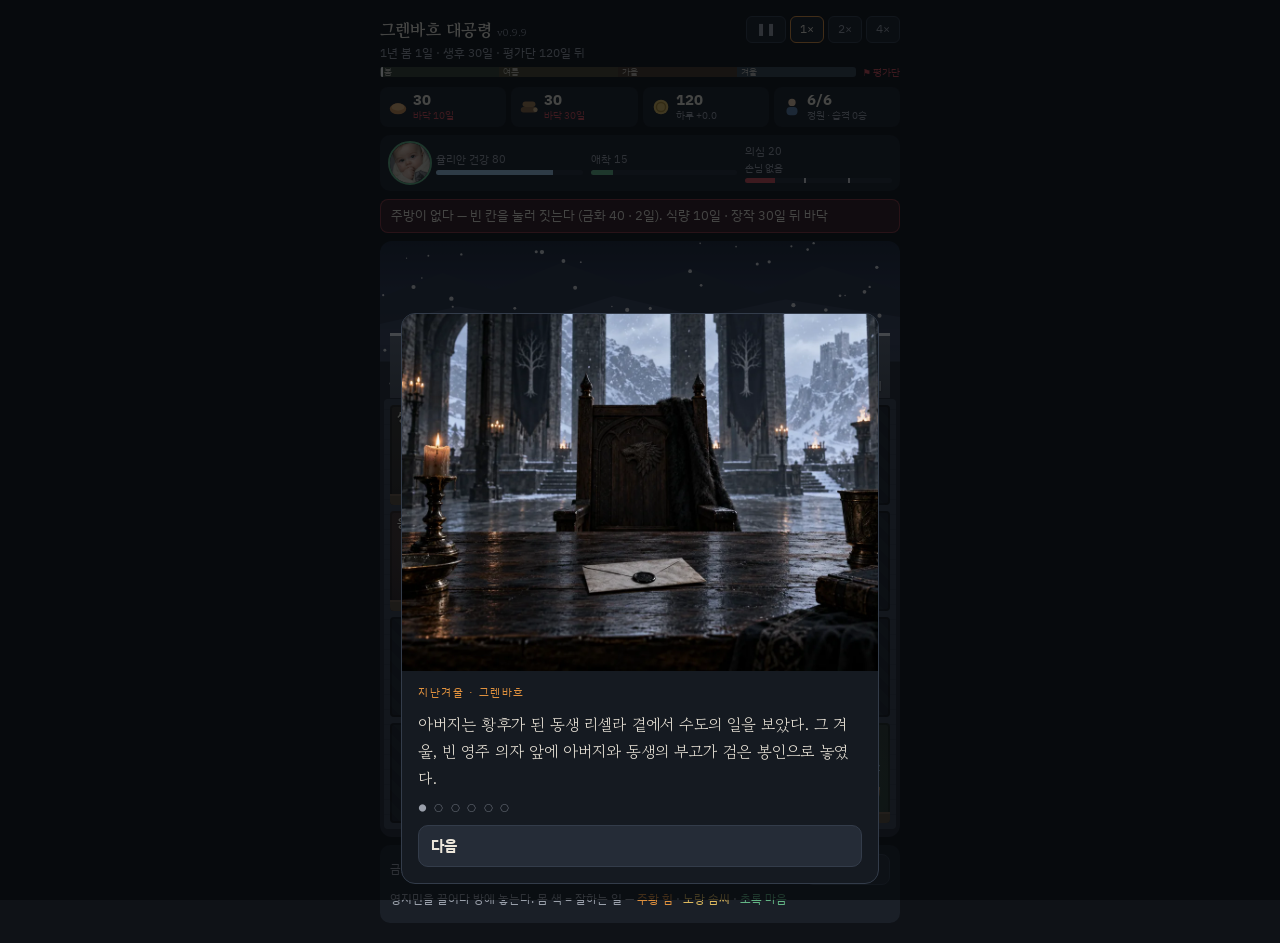
==== commit 3b78e3c0: "v0.9.9 핫픽스: 튜토리얼 뒤 성 영역 내부 스크롤 고착(레티나) 수정 Co-Authored-By: Claude Fable 5.1 <noreply@anthropic.com> C" ====
--- a/index.html
+++ b/index.html
@@ -56,7 +56,8 @@
   .world { position: relative; border-radius: 12px; overflow: hidden; background: linear-gradient(#1B2436 0, #2B3550 60px, #3A4258 120px, #232833 121px); touch-action: none; }
   .mount { position: absolute; left: 0; right: 0; top: 18px; height: 70px; background: #2A3245; clip-path: polygon(0 100%, 0 55%, 12% 20%, 22% 45%, 35% 5%, 48% 40%, 60% 15%, 73% 50%, 85% 10%, 100% 45%, 100% 100%); opacity: .9; }
   .mount.b { top: 34px; background: #39425A; clip-path: polygon(0 100%, 0 70%, 15% 45%, 30% 65%, 45% 30%, 62% 60%, 78% 35%, 100% 60%, 100% 100%); }
-  .snow { position: absolute; inset: 0; pointer-events: none; }
+  /* 캔버스 속성 크기(높이 × DPR)가 CSS 크기로 새면 .world가 안쪽으로 스크롤될 만큼 커진다 — CSS 크기를 고정한다 */
+  .snow { position: absolute; inset: 0; width: 100%; height: 100%; pointer-events: none; }
   .yard { position: absolute; background: linear-gradient(#5E6675, #4A505C); border-top: 3px solid #E9EEF4; }
   .yard .tag, .room .tag { position: absolute; left: 7px; top: 5px; font-size: 11px; font-weight: 600; letter-spacing: .02em; text-shadow: 0 1px 2px rgba(0,0,0,.6); }
   .yard .tag { color: #E9EEF4; left: auto; right: 8px; top: auto; bottom: 4px; font-weight: 500; font-size: 10.5px; opacity: .8; }
@@ -688,7 +689,7 @@
     const el = $('tut'), s = G && G.tut != null ? TUT[G.tut] : null;
     document.body.classList.toggle('tutoring', !!s);
     el.hidden = !s;
-    if (!s) { el.innerHTML = ''; applyTutHl(); return; }
+    if (!s) { el.innerHTML = ''; applyTutHl(); world.scrollTop = 0; return; }
     const b = K.folk.find(f => f.id === 'bernhard');
     el.innerHTML = `<div class="in"><div class="tfig"><div class="fig npc">${figHTML(b, 'tut')}</div></div><div>
       <p class="tsay">${esc(s.say)}</p><p class="tsys">${esc(typeof s.sys === 'function' ? s.sys() : s.sys)}</p>
@@ -696,7 +697,8 @@
     $('tutSkip').onclick = skipTutorial;
     if ($('tutNext')) $('tutNext').onclick = tutAdvance;
     const els = applyTutHl();
-    if (moved && els[0]) els[0].scrollIntoView({ block: 'center', behavior: 'smooth' });
+    // overflow:hidden인 .world를 scrollIntoView가 안쪽으로 밀어 되돌릴 수 없었다 — 창만 움직인다
+    if (moved && els[0]) { const r = els[0].getBoundingClientRect(); scrollTo({ top: scrollY + r.top - (innerHeight - r.height) / 2, behavior: 'smooth' }); }
   }
   function pump() {
     if (showing || !queue.length) return;
@@ -742,6 +744,7 @@
     }
     world.querySelectorAll('.room').forEach(el => el.addEventListener('click', () => tapSlot(el.dataset.s)));
     sizeSnow(); syncRooms();
+    world.scrollTop = 0; // 이전에 밀린 내부 스크롤이 남지 않게
   }
   // 고른 사람을 이 방에 놓으면 무엇이 바뀌는지 — 놓기 전에 나아지는지 알 수 있게
   function preview(f, slot) {
